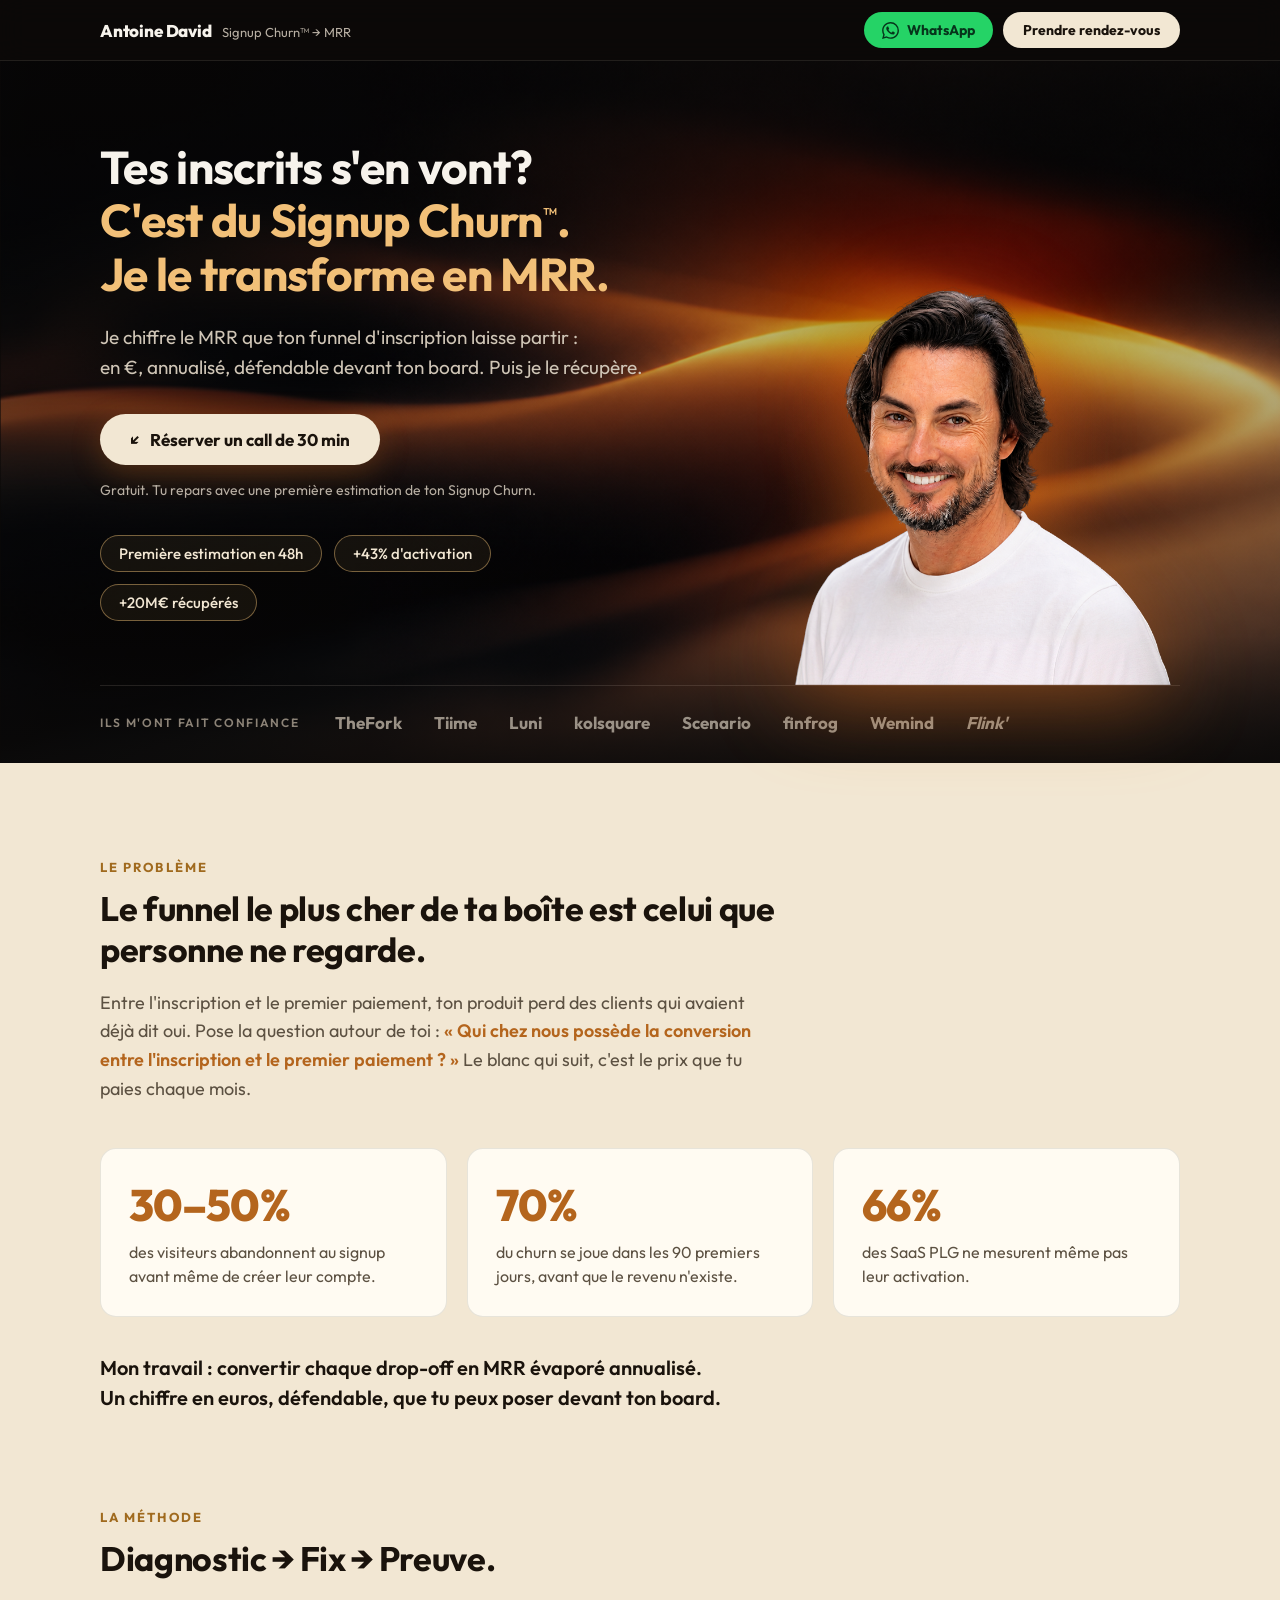
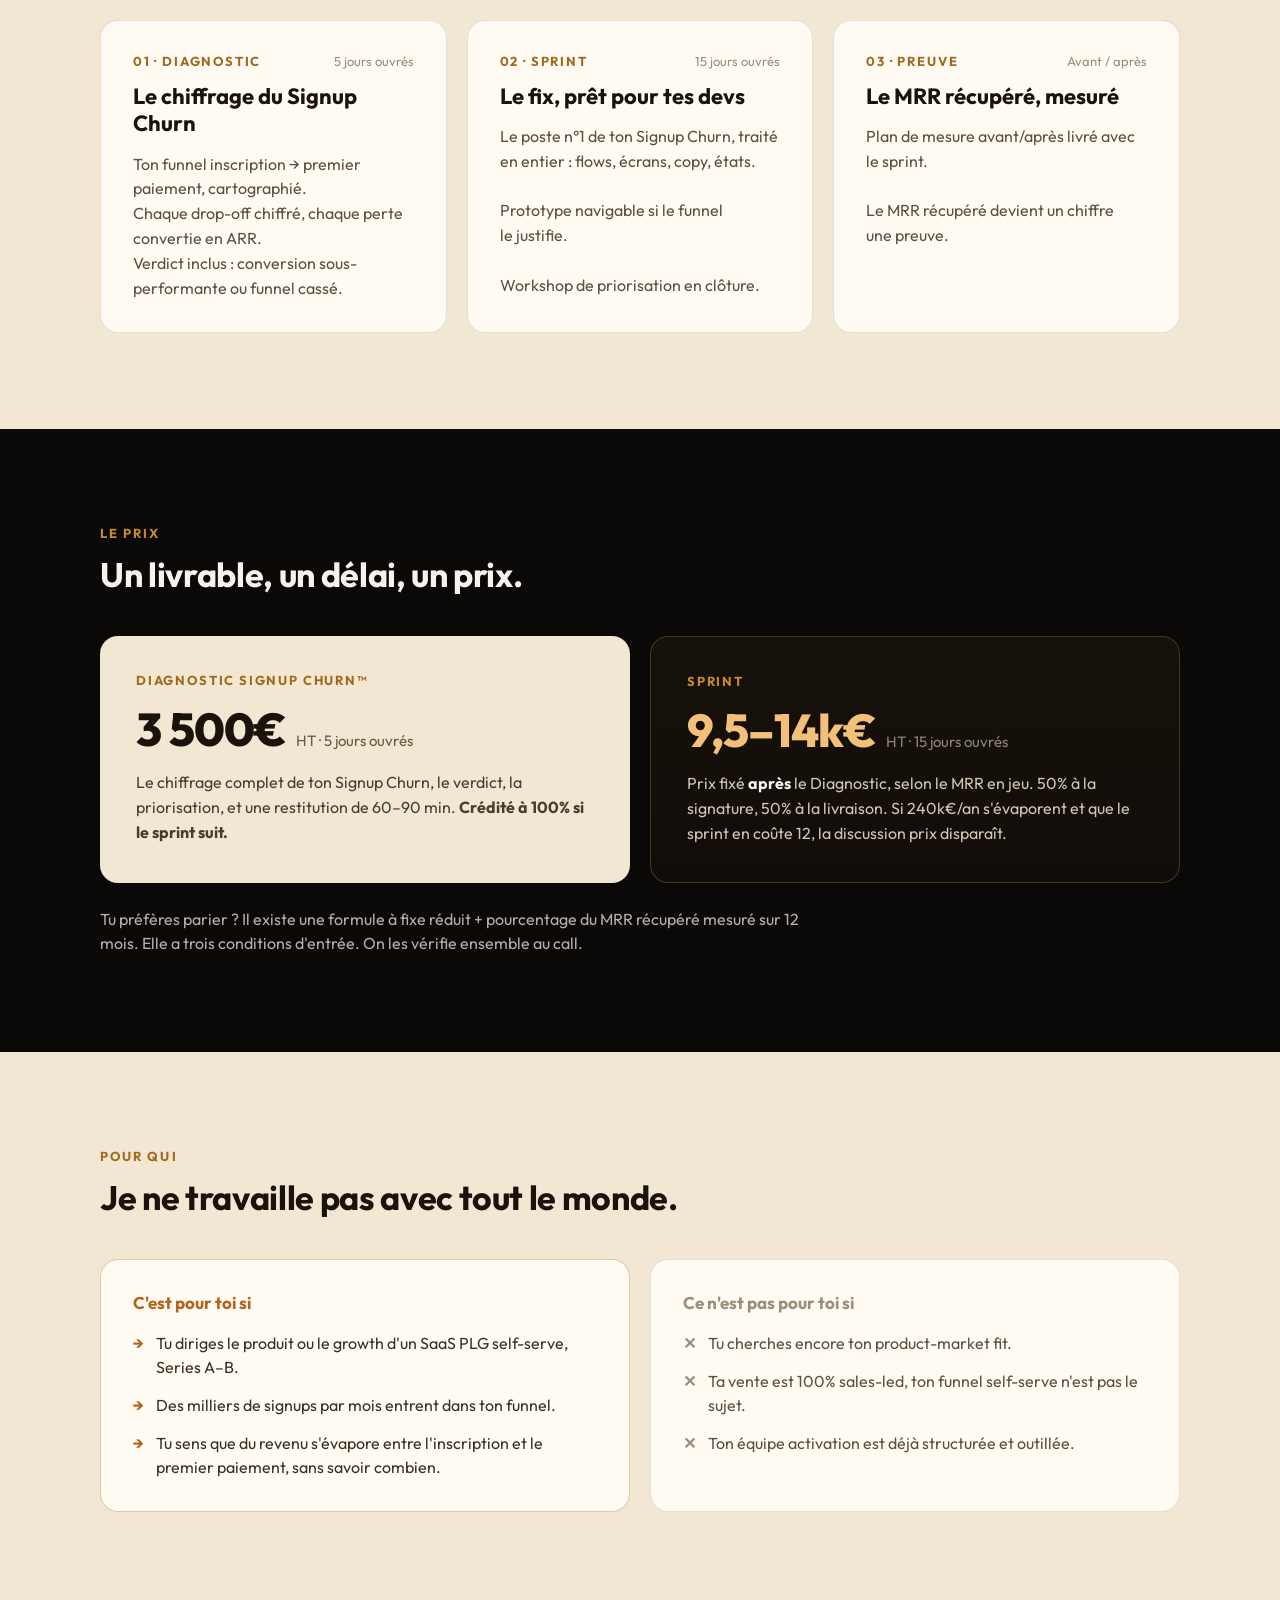
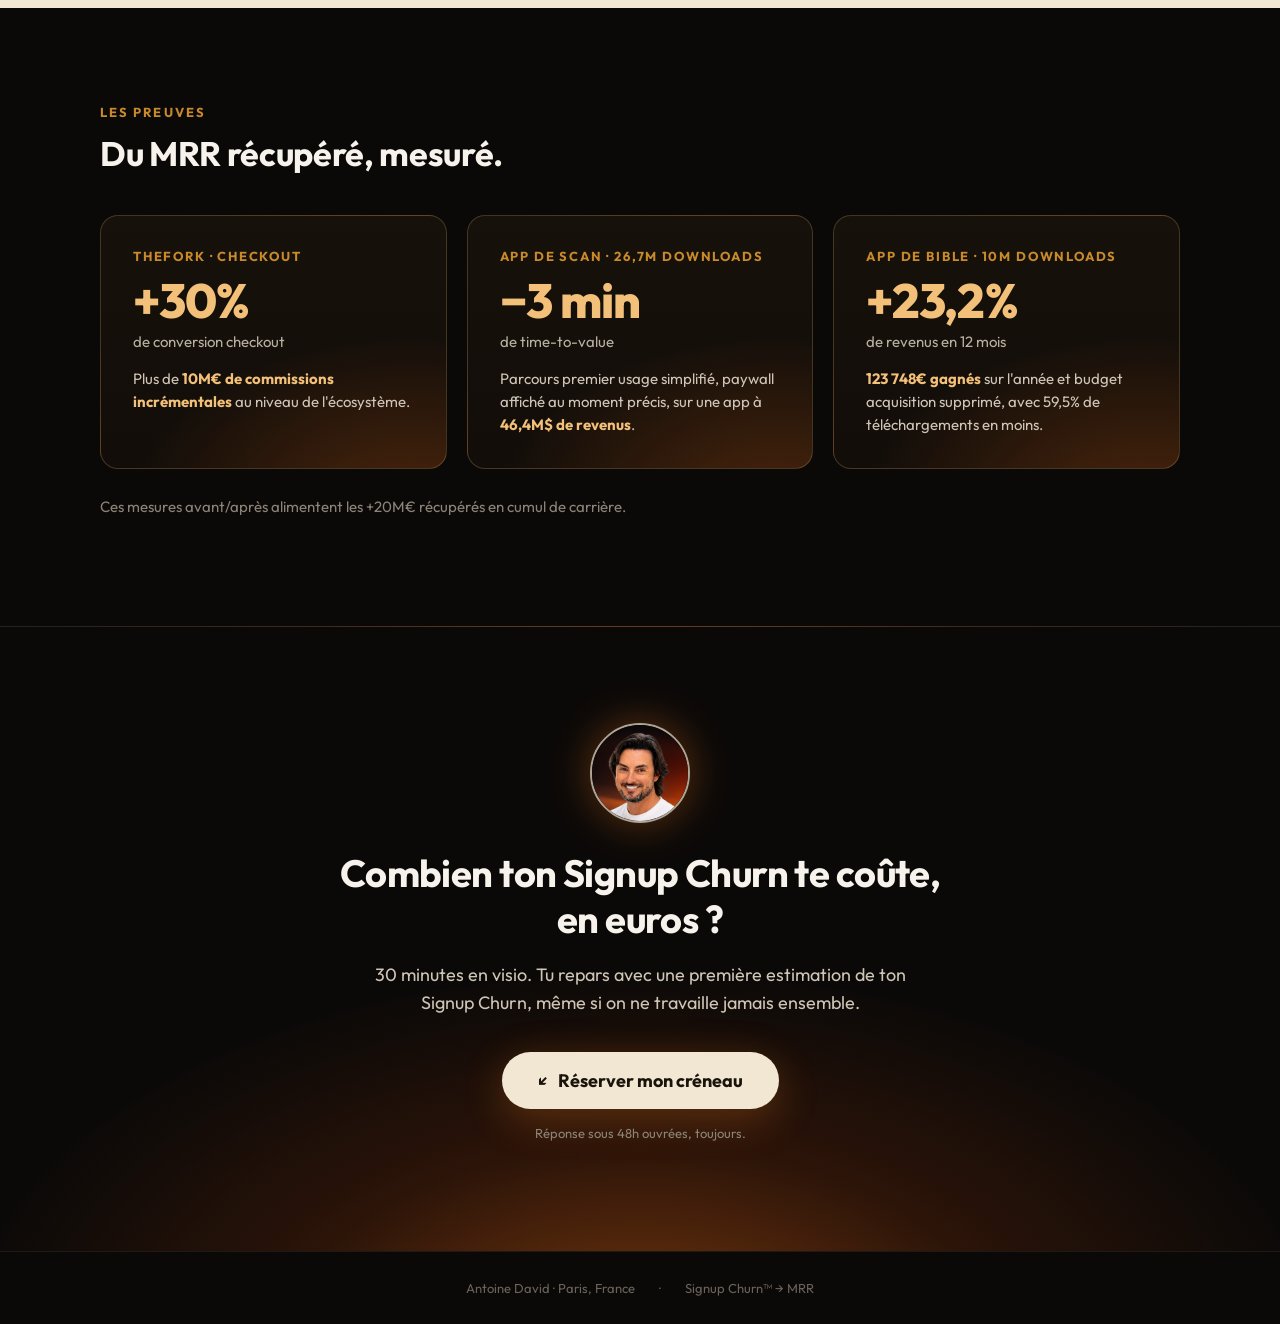
==== index.html @ c776ca2f "Landing page Signup Churn™ → MRR Implémentation statique du design « Landing Signup Churn » (Claude " ====
<!DOCTYPE html>
<html lang="fr">
<head>
  <meta charset="utf-8">
  <meta name="viewport" content="width=device-width, initial-scale=1">
  <title>Antoine David | Signup Churn™ → MRR</title>
  <meta name="description" content="Je chiffre le MRR que ton funnel d'inscription laisse partir — en €, annualisé, défendable devant ton board. Puis je le récupère.">
  <link rel="preconnect" href="https://fonts.googleapis.com">
  <link rel="preconnect" href="https://fonts.gstatic.com" crossorigin="anonymous">
  <link href="https://fonts.googleapis.com/css2?family=Outfit:wght@400;500;600;700;800&display=swap" rel="stylesheet">
  <style>
    html, body { margin: 0; padding: 0; background: #0B0908; overflow-x: hidden; }
    body { font-family: 'Outfit', sans-serif; -webkit-font-smoothing: antialiased; }
    a { color: #E8A04C; text-decoration: none; }
    a:hover { color: #F2C078; }
    ::selection { background: rgba(232,160,76,.35); }
    @keyframes fadeUp { from { opacity: 0; transform: translateY(28px); } to { opacity: 1; transform: none; } }
    @keyframes glowPulse { 0%, 100% { box-shadow: 0 0 70px rgba(224,110,25,.4); } 50% { box-shadow: 0 0 120px rgba(232,130,35,.65); } }

    .hv-wa:hover { background: #3BE07A !important; transform: translateY(-1px); }
    .hv-cream-sm:hover { background: #FFF6E4 !important; transform: translateY(-1px); }
    .hv-cream-lg:hover { background: #FFF6E4 !important; transform: translateY(-2px); }
    .hv-card-light:hover { transform: translateY(-5px); box-shadow: 0 16px 34px rgba(26,19,12,.12); }
    .hv-price-light:hover { transform: translateY(-5px); box-shadow: 0 18px 44px rgba(224,120,30,.22); }
    .hv-card-dark:hover { transform: translateY(-5px); box-shadow: 0 18px 44px rgba(0,0,0,.45); border-color: rgba(242,192,120,.45) !important; }

    @media (max-width: 640px) {
      .hero-photo { width: 100% !important; height: auto !important; }
      .hero-photo-wrap { margin-bottom: 0 !important; padding: 20px 0 0 !important; }
    }
  </style>
</head>
<body>

<div style="min-height: 100vh; background: #0B0908; color: #F7F3EC; font-family: 'Outfit', sans-serif">

  <!-- ============ HEADER STICKY ============ -->
  <header style="position: sticky; top: 0; z-index: 100; background: rgba(11,9,8,.82); backdrop-filter: blur(14px); -webkit-backdrop-filter: blur(14px); border-bottom: 1px solid rgba(242,231,211,.1)">
    <div style="max-width: 1080px; margin: 0 auto; padding: 12px 32px; display: flex; align-items: center; justify-content: space-between; gap: 16px">
      <div style="display: flex; align-items: baseline; gap: 10px">
        <span style="font-weight: 800; font-size: 17px; letter-spacing: -0.01em; color: #F7F3EC">Antoine David</span>
        <span style="font-size: 13px; color: #B8AFA3">Signup Churn™ → MRR</span>
      </div>
      <div style="display: flex; align-items: center; gap: 10px">
        <a href="https://wa.me/33623005270" target="_blank" rel="noopener" class="hv-wa" style="display: inline-flex; align-items: center; gap: 8px; background: #25D366; color: #06341B; font-weight: 700; font-size: 14px; padding: 9px 18px; border-radius: 999px; transition: transform .2s ease, background .2s ease">
          <svg width="17" height="17" viewBox="0 0 24 24" fill="currentColor" aria-hidden="true"><path d="M17.472 14.382c-.297-.149-1.758-.867-2.03-.967-.273-.099-.471-.148-.67.15-.197.297-.767.966-.94 1.164-.173.199-.347.223-.644.075-.297-.15-1.255-.463-2.39-1.475-.883-.788-1.48-1.761-1.653-2.059-.173-.297-.018-.458.13-.606.134-.133.298-.347.446-.52.149-.174.198-.298.298-.497.099-.198.05-.371-.025-.52-.075-.149-.669-1.612-.916-2.207-.242-.579-.487-.5-.669-.51-.173-.008-.371-.01-.57-.01-.198 0-.52.074-.792.372-.272.297-1.04 1.016-1.04 2.479 0 1.462 1.065 2.875 1.213 3.074.149.198 2.096 3.2 5.077 4.487.709.306 1.262.489 1.694.625.712.227 1.36.195 1.871.118.571-.085 1.758-.719 2.006-1.413.248-.694.248-1.289.173-1.413-.074-.124-.272-.198-.57-.347m-5.421 7.403h-.004a9.87 9.87 0 01-5.031-1.378l-.361-.214-3.741.982.998-3.648-.235-.374a9.86 9.86 0 01-1.51-5.26c.001-5.45 4.436-9.884 9.888-9.884 2.64 0 5.122 1.03 6.988 2.898a9.825 9.825 0 012.893 6.994c-.003 5.45-4.437 9.884-9.885 9.884m8.413-18.297A11.815 11.815 0 0012.05 0C5.495 0 .16 5.335.157 11.892c0 2.096.547 4.142 1.588 5.945L.057 24l6.305-1.654a11.882 11.882 0 005.683 1.448h.005c6.554 0 11.89-5.335 11.893-11.893a11.821 11.821 0 00-3.48-8.413"></path></svg>
          WhatsApp
        </a>
        <a href="https://calendly.com/antoinedaviddesign/nouvelle-reunion" target="_blank" rel="noopener" class="hv-cream-sm" style="background: #F2E7D3; color: #1A130C; font-weight: 700; font-size: 14px; padding: 9px 20px; border-radius: 999px; transition: transform .2s ease, background .2s ease">Prendre rendez-vous</a>
      </div>
    </div>
  </header>

  <!-- ============ HERO ============ -->
  <section style="position: relative; background: linear-gradient(180deg, rgba(10,8,7,.62) 0%, rgba(10,8,7,.28) 40%, rgba(11,9,8,.45) 82%, rgba(11,9,8,.85) 100%), url('assets/bg-hero.png') center 65% / cover no-repeat, #0B0908">
    <div style="max-width: 1080px; margin: 0 auto; padding: 8px 32px 0">

      <div style="display: flex; align-items: center; gap: 56px; padding: 72px 0 64px; flex-wrap: wrap">
        <div style="flex: 1 1 520px; min-width: 380px">
          <h1 style="margin: 0; font-size: 46px; line-height: 1.16; font-weight: 700; letter-spacing: -0.015em; animation: fadeUp .8s ease .05s both">
            Tes inscrits s'en vont?<br>
            <span style="color: rgb(242, 192, 120);">C'est du Signup Churn<sup style="font-size: 0.42em; font-weight: 600; letter-spacing: 0px;">™</sup>.<br>Je le transforme en MRR.</span>
          </h1>
          <p style="margin: 22px 0 0; font-size: 19px; line-height: 1.55; color: #CFC5B6; max-width: 560px; text-wrap: pretty; animation: fadeUp .8s ease .18s both">
            Je chiffre le MRR que ton funnel d'inscription laisse partir : <br>en €, annualisé, défendable devant ton board. Puis je le récupère.
          </p>

          <div style="display: flex; align-items: center; gap: 16px; margin-top: 32px; flex-wrap: wrap; animation: fadeUp .8s ease .3s both">
            <a href="https://calendly.com/antoinedaviddesign/nouvelle-reunion" target="_blank" rel="noopener" class="hv-cream-lg" style="display: inline-flex; align-items: center; gap: 10px; background: #F2E7D3; color: #1A130C; font-weight: 700; font-size: 17px; padding: 15px 30px; border-radius: 999px; box-shadow: 0 8px 30px rgba(224,120,30,.25); transition: transform .2s ease, background .2s ease">
              <span style="font-size: 15px">↙</span> Réserver un call de 30 min
            </a>
            <span style="font-size: 14px; color: #B8AFA3">Gratuit. Tu repars avec une première estimation de ton Signup Churn.</span>
          </div>

          <div style="display: flex; gap: 12px; margin-top: 36px; flex-wrap: wrap; animation: fadeUp .8s ease .42s both">
            <span style="font-size: 15px; font-weight: 500; color: #F2E7D3; border: 1px solid rgba(242,192,120,.45); background: rgba(242,192,120,.07); border-radius: 999px; padding: 8px 18px">Première estimation en 48h</span>
            <span style="font-size: 15px; font-weight: 500; color: #F2E7D3; border: 1px solid rgba(242,192,120,.45); background: rgba(242,192,120,.07); border-radius: 999px; padding: 8px 18px">+43% d'activation</span>
            <span style="font-size: 15px; font-weight: 500; color: #F2E7D3; border: 1px solid rgba(242,192,120,.45); background: rgba(242,192,120,.07); border-radius: 999px; padding: 8px 18px">+20M€ récupérés</span>
          </div>
        </div><div class="hero-photo-wrap" style="flex: 0 0 auto; margin: 0 auto -64px; align-self: flex-end; background: radial-gradient(closest-side, rgba(224,110,25,.32) 0%, rgba(224,110,25,0) 72%); padding: 28px 28px 0; padding-right: 0px">
          <img src="photosite-mrj3ymaw.png" alt="Antoine David" class="hero-photo" style="width: 441px; height: 411px; display: block; filter: drop-shadow(0 14px 44px rgba(224,110,25,.45)); animation: fadeUp .9s ease .2s both">
        </div>

      </div><div data-reveal="0" style="border-top: 1px solid rgba(242,231,211,.12); padding: 26px 0 30px; display: flex; align-items: center; gap: 12px 36px; flex-wrap: wrap">
          <span style="font-size: 12px; letter-spacing: 0.14em; text-transform: uppercase; color: #8C8377; font-weight: 600">Ils m'ont fait confiance</span>
          <div style="display: flex; align-items: center; gap: 32px; flex-wrap: wrap; font-weight: 700; font-size: 17px; color: #9A9186">
            <span>TheFork</span><span>Tiime</span><span>Luni</span><span>kolsquare</span><span>Scenario</span><span>finfrog</span><span>Wemind</span><span style="font-style: italic">Flink'</span>
          </div>
        </div>
    </div>
  </section>

  <!-- ============ PROBLEME ============ -->
  <section style="background: #F2E7D3; color: #1A130C">
    <div style="max-width: 1080px; margin: 0 auto; padding: 96px 32px 0">
      <p data-reveal="0" style="margin: 0; font-size: 13px; letter-spacing: 0.16em; text-transform: uppercase; color: #A06A1E; font-weight: 700">Le problème</p>
      <h2 data-reveal="80" style="margin: 14px 0 0; font-size: 34px; font-weight: 700; letter-spacing: -0.01em; line-height: 1.2; max-width: 720px; text-wrap: pretty">Le funnel le plus cher de ta boîte est celui que personne ne regarde.</h2>
      <p data-reveal="140" style="margin: 18px 0 0; font-size: 18px; line-height: 1.6; color: #5C5142; max-width: 680px; text-wrap: pretty">
        Entre l'inscription et le premier paiement, ton produit perd des clients qui avaient déjà dit oui. Pose la question autour de toi&nbsp;: <em style="color: #B4651D; font-style: normal; font-weight: 600">«&nbsp;Qui chez nous possède la conversion entre l'inscription et le premier paiement&nbsp;?&nbsp;»</em> Le blanc qui suit, c'est le prix que tu paies chaque mois.
      </p>

      <div style="display: grid; grid-template-columns: repeat(auto-fit, minmax(240px, 1fr)); gap: 20px; margin-top: 44px">
        <div data-reveal="0" class="hv-card-light" style="background: #FFFBF2; border: 1px solid rgba(26,19,12,.1); border-radius: 16px; padding: 28px; transition: transform .25s ease, box-shadow .25s ease">
          <div style="font-size: 44px; font-weight: 800; color: #B4651D; letter-spacing: -0.02em">30–50%</div>
          <p style="margin: 8px 0 0; font-size: 16px; line-height: 1.5; color: #5C5142">des visiteurs abandonnent au signup avant même de créer leur compte.</p>
        </div>
        <div data-reveal="130" class="hv-card-light" style="background: #FFFBF2; border: 1px solid rgba(26,19,12,.1); border-radius: 16px; padding: 28px; transition: transform .25s ease, box-shadow .25s ease">
          <div style="font-size: 44px; font-weight: 800; color: #B4651D; letter-spacing: -0.02em">70%</div>
          <p style="margin: 8px 0 0; font-size: 16px; line-height: 1.5; color: #5C5142">du churn se joue dans les 90 premiers jours, avant que le revenu n'existe.</p>
        </div>
        <div data-reveal="260" class="hv-card-light" style="background: #FFFBF2; border: 1px solid rgba(26,19,12,.1); border-radius: 16px; padding: 28px; transition: transform .25s ease, box-shadow .25s ease">
          <div style="font-size: 44px; font-weight: 800; color: #B4651D; letter-spacing: -0.02em">66%</div>
          <p style="margin: 8px 0 0; font-size: 16px; line-height: 1.5; color: #5C5142">des SaaS PLG ne mesurent même pas leur activation.</p>
        </div>
      </div><p data-reveal="0" style="margin: 36px 0 0; font-size: 20px; line-height: 1.5; color: #1A130C; font-weight: 600; max-width: 640px; text-wrap: pretty">
        Mon travail&nbsp;: convertir chaque drop-off en MRR évaporé annualisé.<br>Un chiffre en euros, défendable, que tu peux poser devant ton board.
      </p>

    </div>
  </section>

  <!-- ============ OFFRE ============ -->
  <section style="background: #F2E7D3; color: #1A130C">
    <div style="max-width: 1080px; margin: 0 auto; padding: 96px 32px 96px">
      <p data-reveal="0" style="margin: 0; font-size: 13px; letter-spacing: 0.16em; text-transform: uppercase; color: #A06A1E; font-weight: 700">La méthode</p>
      <h2 data-reveal="80" style="margin: 14px 0 0; font-size: 34px; font-weight: 700; letter-spacing: -0.01em; line-height: 1.2">
        Diagnostic → Fix → Preuve.
      </h2>

      <div style="display: grid; grid-template-columns: repeat(auto-fit, minmax(280px, 1fr)); gap: 20px; margin-top: 40px">
        <div data-reveal="0" class="hv-card-light" style="background: #FFFBF2; border: 1px solid rgba(26,19,12,.12); border-radius: 18px; padding: 32px; display: flex; flex-direction: column; gap: 14px; transition: transform .25s ease, box-shadow .25s ease">
          <div style="display: flex; align-items: center; justify-content: space-between">
            <span style="font-size: 13px; letter-spacing: 0.14em; text-transform: uppercase; color: #A06A1E; font-weight: 700">01 · Diagnostic</span>
            <span style="font-size: 13px; color: #9A8E7D">5 jours ouvrés</span>
          </div>
          <h3 style="margin: 0; font-size: 22px; font-weight: 700; line-height: 1.25">Le chiffrage du Signup Churn</h3>
          <p style="margin: 0; font-size: 16px; line-height: 1.55; color: #5C5142; text-wrap: pretty">
            Ton funnel inscription → premier paiement, cartographié. <br>Chaque drop-off chiffré, chaque perte convertie en ARR. <br>Verdict inclus&nbsp;: conversion sous-performante ou funnel cassé.
          </p>
        </div>
        <div data-reveal="130" class="hv-card-light" style="background: #FFFBF2; border: 1px solid rgba(26,19,12,.12); border-radius: 18px; padding: 32px; display: flex; flex-direction: column; gap: 14px; transition: transform .25s ease, box-shadow .25s ease">
          <div style="display: flex; align-items: center; justify-content: space-between">
            <span style="font-size: 13px; letter-spacing: 0.14em; text-transform: uppercase; color: #A06A1E; font-weight: 700">02 · Sprint</span>
            <span style="font-size: 13px; color: #9A8E7D">15 jours ouvrés</span>
          </div>
          <h3 style="margin: 0; font-size: 22px; font-weight: 700; line-height: 1.25">Le fix, prêt pour tes devs</h3>
          <p style="margin: 0; font-size: 16px; line-height: 1.55; color: #5C5142; text-wrap: pretty">
            Le poste n°1 de ton Signup Churn, traité en entier&nbsp;: flows, écrans, copy, états.<br><br>Prototype navigable si le funnel le justifie. <br><br>Workshop de priorisation en clôture.
          </p>
        </div>
        <div data-reveal="260" class="hv-card-light" style="background: #FFFBF2; border: 1px solid rgba(26,19,12,.12); border-radius: 18px; padding: 32px; display: flex; flex-direction: column; gap: 14px; transition: transform .25s ease, box-shadow .25s ease">
          <div style="display: flex; align-items: center; justify-content: space-between">
            <span style="font-size: 13px; letter-spacing: 0.14em; text-transform: uppercase; color: #A06A1E; font-weight: 700">03 · Preuve</span>
            <span style="font-size: 13px; color: #9A8E7D">Avant / après</span>
          </div>
          <h3 style="margin: 0; font-size: 22px; font-weight: 700; line-height: 1.25">Le MRR récupéré, mesuré</h3><p style="margin: 0; font-size: 16px; line-height: 1.55; color: #5C5142; text-wrap: pretty">
            Plan de mesure avant/après livré avec le sprint. <br><br>Le MRR récupéré devient un chiffre une preuve.
          </p>
        </div>
      </div>
    </div>
  </section>

  <!-- ============ PRIX ============ -->
  <section style="max-width: 1080px; margin: 0 auto; padding: 96px 32px 0">
    <p data-reveal="0" style="margin: 0; font-size: 13px; letter-spacing: 0.16em; text-transform: uppercase; color: #C98A2B; font-weight: 700">Le prix</p>

    <h2 data-reveal="80" style="margin: 14px 0 0; font-size: 34px; font-weight: 700; letter-spacing: -0.01em; line-height: 1.2; max-width: 700px; text-wrap: pretty">Un livrable, un délai, un prix.</h2><div style="display: grid; grid-template-columns: repeat(auto-fit, minmax(320px, 1fr)); gap: 20px; margin-top: 40px">
      <div data-reveal="0" class="hv-price-light" style="background: #F2E7D3; color: #1A130C; border-radius: 18px; padding: 36px; display: flex; flex-direction: column; gap: 12px; transition: transform .25s ease, box-shadow .25s ease">
        <span style="font-size: 13px; letter-spacing: 0.14em; text-transform: uppercase; font-weight: 700; color: #A06A1E">Diagnostic Signup Churn™</span>
        <div style="display: flex; align-items: baseline; gap: 10px">
          <span style="font-size: 46px; font-weight: 800; letter-spacing: -0.02em">3 500€</span>
          <span style="font-size: 15px; color: #6B5B44">HT · 5 jours ouvrés</span>
        </div>
        <p style="margin: 0; font-size: 16px; line-height: 1.55; color: #4A3D2C; text-wrap: pretty">
          Le chiffrage complet de ton Signup Churn, le verdict, la priorisation, et une restitution de 60–90 min. <strong>Crédité à 100% si le sprint suit.</strong>
        </p>
      </div>
      <div data-reveal="150" class="hv-card-dark" style="background: linear-gradient(180deg, #17110B 0%, #120D09 100%); border: 1px solid rgba(242,192,120,.22); border-radius: 18px; padding: 36px; display: flex; flex-direction: column; gap: 12px; transition: transform .25s ease, box-shadow .25s ease, border-color .25s ease">
        <span style="font-size: 13px; letter-spacing: 0.14em; text-transform: uppercase; font-weight: 700; color: #C98A2B">Sprint</span>
        <div style="display: flex; align-items: baseline; gap: 10px">
          <span style="font-size: 46px; font-weight: 800; letter-spacing: -0.02em; color: #F2C078">9,5–14k€</span>
          <span style="font-size: 15px; color: #8C8377">HT · 15 jours ouvrés</span>
        </div>
        <p style="margin: 0; font-size: 16px; line-height: 1.55; color: #CFC5B6; text-wrap: pretty">
          Prix fixé <strong style="color: #F7F3EC">après</strong> le Diagnostic, selon le MRR en jeu. 50% à la signature, 50% à la livraison. Si 240k€/an s'évaporent et que le sprint en coûte 12, la discussion prix disparaît.
        </p>
      </div>
    </div>

    <p data-reveal="0" style="margin: 24px 0 0; font-size: 16px; line-height: 1.55; color: #B8AFA3; max-width: 720px; text-wrap: pretty">
      Tu préfères parier&nbsp;? Il existe une formule à fixe réduit + pourcentage du MRR récupéré mesuré sur 12 mois. Elle a trois conditions d'entrée. On les vérifie ensemble au call.
    </p>
  </section>

  <!-- ============ POUR QUI ============ -->
  <section style="background: #F2E7D3; color: #1A130C; margin-top: 96px">
    <div style="max-width: 1080px; margin: 0 auto; padding: 96px 32px 96px">
      <p data-reveal="0" style="margin: 0; font-size: 13px; letter-spacing: 0.16em; text-transform: uppercase; color: #A06A1E; font-weight: 700">Pour qui</p>
      <h2 data-reveal="80" style="margin: 14px 0 0; font-size: 34px; font-weight: 700; letter-spacing: -0.01em; line-height: 1.2">
        Je ne travaille pas avec tout le monde.
      </h2>

      <div style="display: grid; grid-template-columns: repeat(auto-fit, minmax(320px, 1fr)); gap: 20px; margin-top: 40px">
        <div data-reveal="0" class="hv-card-light" style="background: #FFFBF2; border: 1px solid rgba(180,101,29,.35); border-radius: 18px; padding: 32px; transition: transform .25s ease, box-shadow .25s ease">
          <p style="margin: 0 0 18px; font-size: 17px; font-weight: 700; color: #B4651D">C'est pour toi si</p>
          <div style="display: flex; flex-direction: column; gap: 14px; font-size: 16px; line-height: 1.5; color: #3A3125">
            <div style="display: flex; gap: 12px"><span style="color: #B4651D; font-weight: 700">→</span><span>Tu diriges le produit ou le growth d'un SaaS PLG self-serve, Series A–B.</span></div>
            <div style="display: flex; gap: 12px"><span style="color: #B4651D; font-weight: 700">→</span><span>Des milliers de signups par mois entrent dans ton funnel.</span></div>
            <div style="display: flex; gap: 12px"><span style="color: #B4651D; font-weight: 700">→</span><span>Tu sens que du revenu s'évapore entre l'inscription et le premier paiement, sans savoir combien.</span></div>
          </div>
        </div>
        <div data-reveal="150" class="hv-card-light" style="background: #FFFBF2; border: 1px solid rgba(26,19,12,.12); border-radius: 18px; padding: 32px; transition: transform .25s ease, box-shadow .25s ease">
          <p style="margin: 0 0 18px; font-size: 17px; font-weight: 700; color: #9A8E7D">Ce n'est pas pour toi si</p>
          <div style="display: flex; flex-direction: column; gap: 14px; font-size: 16px; line-height: 1.5; color: #5C5142">
            <div style="display: flex; gap: 12px"><span style="color: #9A8E7D; font-weight: 700">✕</span><span>Tu cherches encore ton product-market fit.</span></div>
            <div style="display: flex; gap: 12px"><span style="color: #9A8E7D; font-weight: 700">✕</span><span>Ta vente est 100% sales-led, ton funnel self-serve n'est pas le sujet.</span></div>
            <div style="display: flex; gap: 12px"><span style="color: #9A8E7D; font-weight: 700">✕</span><span>Ton équipe activation est déjà structurée et outillée.</span></div>
          </div>
        </div>
      </div>
    </div>
  </section>

  <!-- ============ PREUVE ============ -->
  <section style="max-width: 1080px; margin: 0 auto; padding: 96px 32px 0">
    <p data-reveal="0" style="margin: 0; font-size: 13px; letter-spacing: 0.16em; text-transform: uppercase; color: #C98A2B; font-weight: 700">Les preuves</p>
    <h2 data-reveal="80" style="margin: 14px 0 0; font-size: 34px; font-weight: 700; letter-spacing: -0.01em; line-height: 1.2; max-width: 700px; text-wrap: pretty">Du MRR récupéré, mesuré.</h2>

    <div style="display: grid; grid-template-columns: repeat(auto-fit, minmax(280px, 1fr)); gap: 20px; margin-top: 40px">
      <div data-reveal="0" class="hv-card-dark" style="background: radial-gradient(400px 240px at 90% 115%, rgba(224,102,20,.28) 0%, rgba(30,14,6,0) 70%), linear-gradient(180deg, #17110B 0%, #120D09 100%); border: 1px solid rgba(242,192,120,.22); border-radius: 18px; padding: 32px; display: flex; flex-direction: column; gap: 12px; transition: transform .25s ease, box-shadow .25s ease, border-color .25s ease">
        <span style="font-size: 13px; letter-spacing: 0.14em; text-transform: uppercase; color: #C98A2B; font-weight: 700">TheFork · Checkout</span>
        <div style="font-size: 48px; font-weight: 800; color: #F2C078; letter-spacing: -0.02em; line-height: 1">+30%</div>
        <div style="font-size: 15px; color: #B8AFA3; margin-top: -4px">de conversion checkout</div>
        <p style="margin: 4px 0 0; font-size: 15px; line-height: 1.55; color: #CFC5B6; text-wrap: pretty">
          Plus de <strong style="color: #F2C078">10M€ de commissions incrémentales</strong> au niveau de l'écosystème.
        </p>
      </div>
      <div data-reveal="130" class="hv-card-dark" style="background: radial-gradient(400px 240px at 90% 115%, rgba(224,102,20,.28) 0%, rgba(30,14,6,0) 70%), linear-gradient(180deg, #17110B 0%, #120D09 100%); border: 1px solid rgba(242,192,120,.22); border-radius: 18px; padding: 32px; display: flex; flex-direction: column; gap: 12px; transition: transform .25s ease, box-shadow .25s ease, border-color .25s ease">
        <span style="font-size: 13px; letter-spacing: 0.14em; text-transform: uppercase; color: #C98A2B; font-weight: 700">App de scan · 26,7M downloads</span>
        <div style="font-size: 48px; font-weight: 800; color: #F2C078; letter-spacing: -0.02em; line-height: 1">−3 min</div>
        <div style="font-size: 15px; color: #B8AFA3; margin-top: -4px">de time-to-value</div>
        <p style="margin: 4px 0 0; font-size: 15px; line-height: 1.55; color: #CFC5B6; text-wrap: pretty">
          Parcours premier usage simplifié, paywall affiché au moment précis, sur une app à <strong style="color: #F2C078">46,4M$ de revenus</strong>.
        </p>
      </div>
      <div data-reveal="260" class="hv-card-dark" style="background: radial-gradient(400px 240px at 90% 115%, rgba(224,102,20,.28) 0%, rgba(30,14,6,0) 70%), linear-gradient(180deg, #17110B 0%, #120D09 100%); border: 1px solid rgba(242,192,120,.22); border-radius: 18px; padding: 32px; display: flex; flex-direction: column; gap: 12px; transition: transform .25s ease, box-shadow .25s ease, border-color .25s ease">
        <span style="font-size: 13px; letter-spacing: 0.14em; text-transform: uppercase; color: #C98A2B; font-weight: 700">App de Bible · 10M downloads</span>
        <div style="font-size: 48px; font-weight: 800; color: #F2C078; letter-spacing: -0.02em; line-height: 1">+23,2%</div>
        <div style="font-size: 15px; color: #B8AFA3; margin-top: -4px">de revenus en 12 mois</div>
        <p style="margin: 4px 0 0; font-size: 15px; line-height: 1.55; color: #CFC5B6; text-wrap: pretty">
          <strong style="color: #F2C078">123 748€ gagnés</strong> sur l'année et budget acquisition supprimé, avec 59,5% de téléchargements en moins.
        </p>
      </div>
    </div>

    <p data-reveal="0" style="margin: 28px 0 0; font-size: 15px; color: #8C8377; max-width: 640px; text-wrap: pretty">
      Ces mesures avant/après alimentent les +20M€ récupérés en cumul de carrière.
    </p>
  </section>

  <!-- ============ CTA FINAL ============ -->
  <section style="position: relative; margin-top: 110px; background: radial-gradient(900px 500px at 50% 115%, rgba(224,102,20,.5) 0%, rgba(160,58,10,.22) 40%, rgba(11,9,8,0) 75%), #0B0908; border-top: 1px solid rgba(242,231,211,.1)">
    <div style="max-width: 760px; margin: 0 auto; padding: 96px 32px 110px; text-align: center; display: flex; flex-direction: column; align-items: center; gap: 0">
      <div data-reveal="0" style="width: 96px; height: 96px; border-radius: 50%; overflow: hidden; border: 2px solid rgba(242,231,211,.7); box-shadow: 0 0 40px rgba(224,110,25,.4); animation: glowPulse 5s ease-in-out 1s infinite">
        <img src="assets/photo.png" alt="Antoine David" style="width: 100%; height: 100%; object-fit: cover; display: block">
      </div>
      <h2 data-reveal="100" style="margin: 28px 0 0; font-size: 38px; font-weight: 700; letter-spacing: -0.015em; line-height: 1.2; text-wrap: pretty">
        Combien ton Signup Churn te coûte, en euros&nbsp;?
      </h2>
      <p data-reveal="180" style="margin: 18px 0 0; font-size: 18px; line-height: 1.6; color: #CFC5B6; max-width: 540px; text-wrap: pretty">
        30 minutes en visio. Tu repars avec une première estimation de ton Signup Churn, même si on ne travaille jamais ensemble.
      </p>
      <a data-reveal="260" href="https://calendly.com/antoinedaviddesign/nouvelle-reunion" target="_blank" rel="noopener" class="hv-cream-lg" style="display: inline-flex; align-items: center; gap: 10px; background: #F2E7D3; color: #1A130C; font-weight: 700; font-size: 18px; padding: 17px 36px; border-radius: 999px; margin-top: 34px; box-shadow: 0 10px 40px rgba(224,120,30,.3); transition: transform .2s ease, background .2s ease">
        <span style="font-size: 15px">↙</span> Réserver mon créneau
      </a>
      <p style="margin: 16px 0 0; font-size: 13px; color: #8C8377">Réponse sous 48h ouvrées, toujours.</p>
    </div>
  </section>

  <!-- footer -->
  <footer style="border-top: 1px solid rgba(242,231,211,.08); padding: 28px 32px; display: flex; justify-content: center; gap: 24px; font-size: 13px; color: #6B6259">
    <span>Antoine David · Paris, France</span>
    <span>·</span>
    <span>Signup Churn™ → MRR</span>
  </footer>

</div>

<script>
(function () {
  var els = Array.prototype.slice.call(document.querySelectorAll('[data-reveal]'));
  els.forEach(function (el) {
    el.style.opacity = '0';
    el.style.transform = 'translateY(28px)';
    el.style.transition = 'opacity .7s ease, transform .7s ease';
    el.style.transitionDelay = (el.getAttribute('data-reveal') || '0') + 'ms';
  });

  var pending = els;
  function onScroll() {
    if (!pending.length) return;
    var vh = window.innerHeight || document.documentElement.clientHeight;
    pending = pending.filter(function (el) {
      var r = el.getBoundingClientRect();
      if (r.top < vh - 40 && r.bottom > -20) {
        el.style.opacity = '1';
        el.style.transform = 'none';
        return false;
      }
      return true;
    });
  }

  window.addEventListener('scroll', onScroll, { passive: true, capture: true });
  window.addEventListener('resize', onScroll, { passive: true });
  requestAnimationFrame(function () { requestAnimationFrame(onScroll); });
  setTimeout(onScroll, 400);
})();
</script>
</body>
</html>
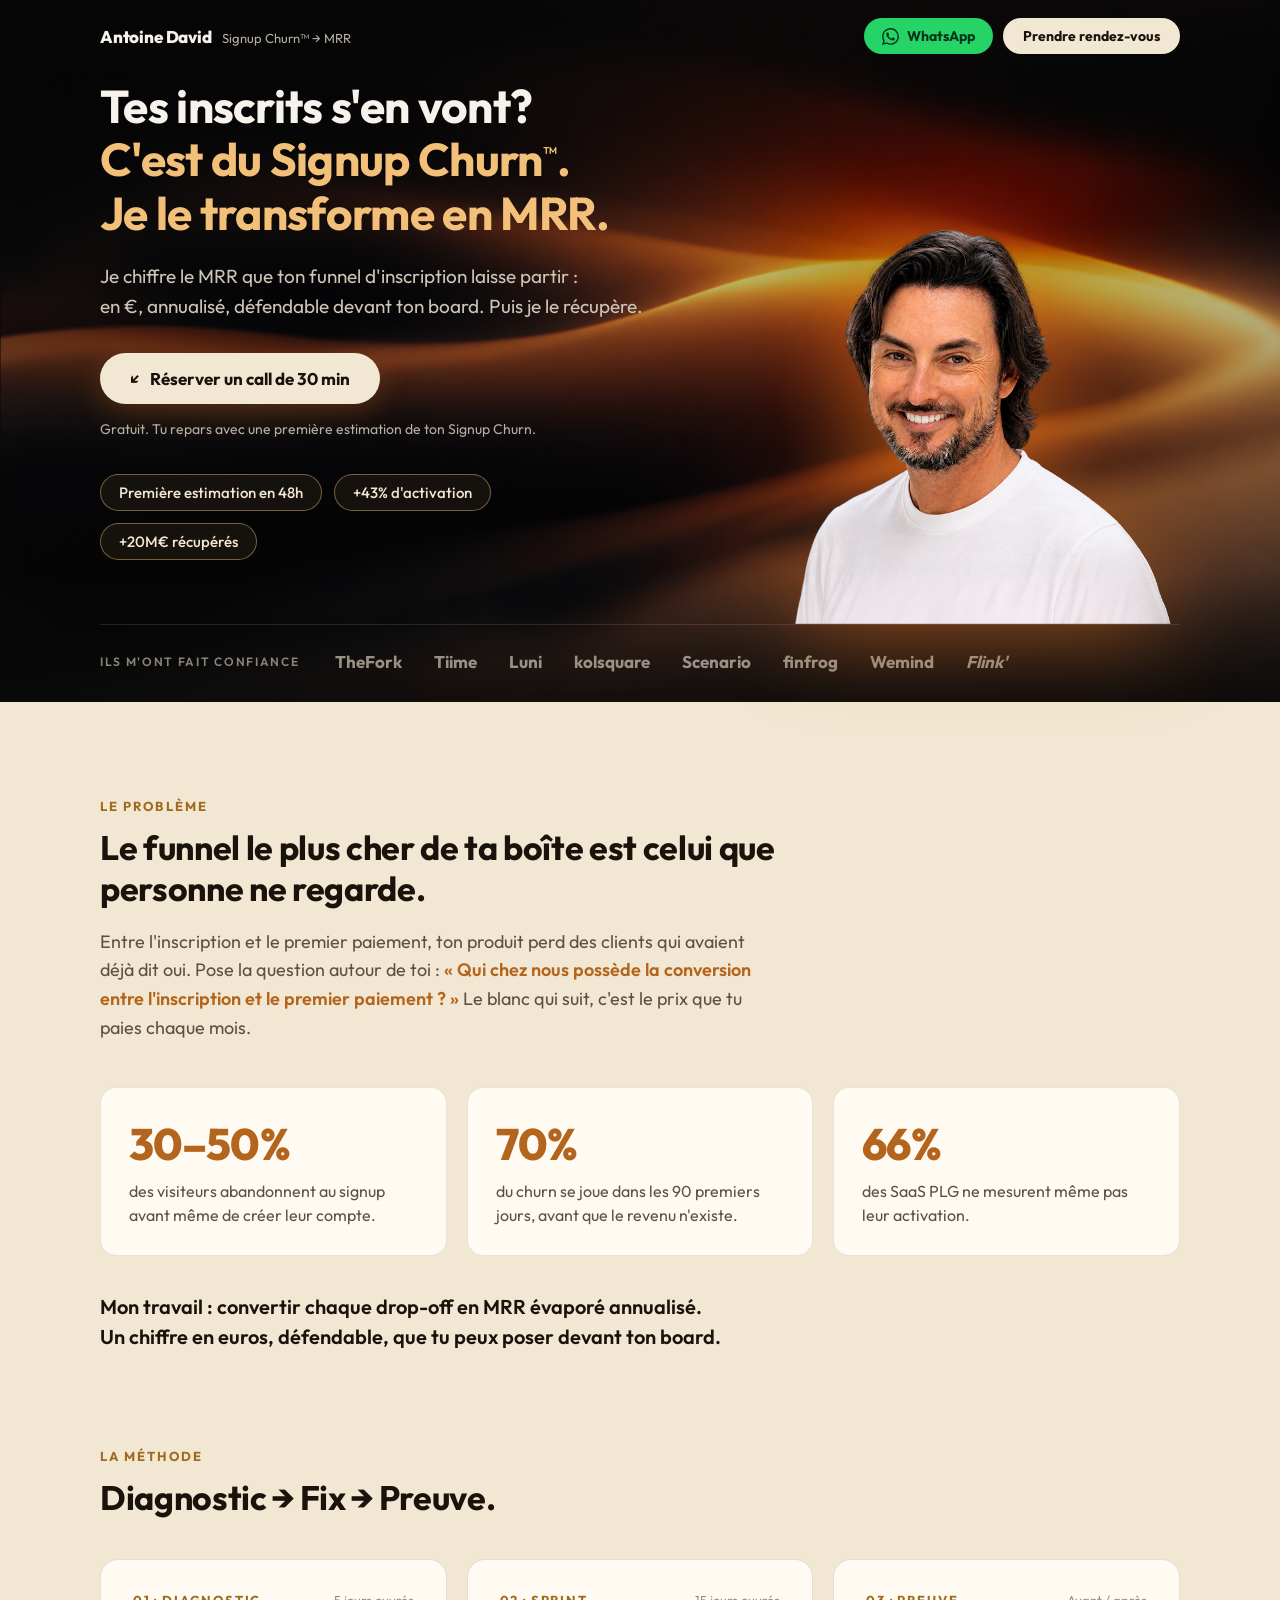
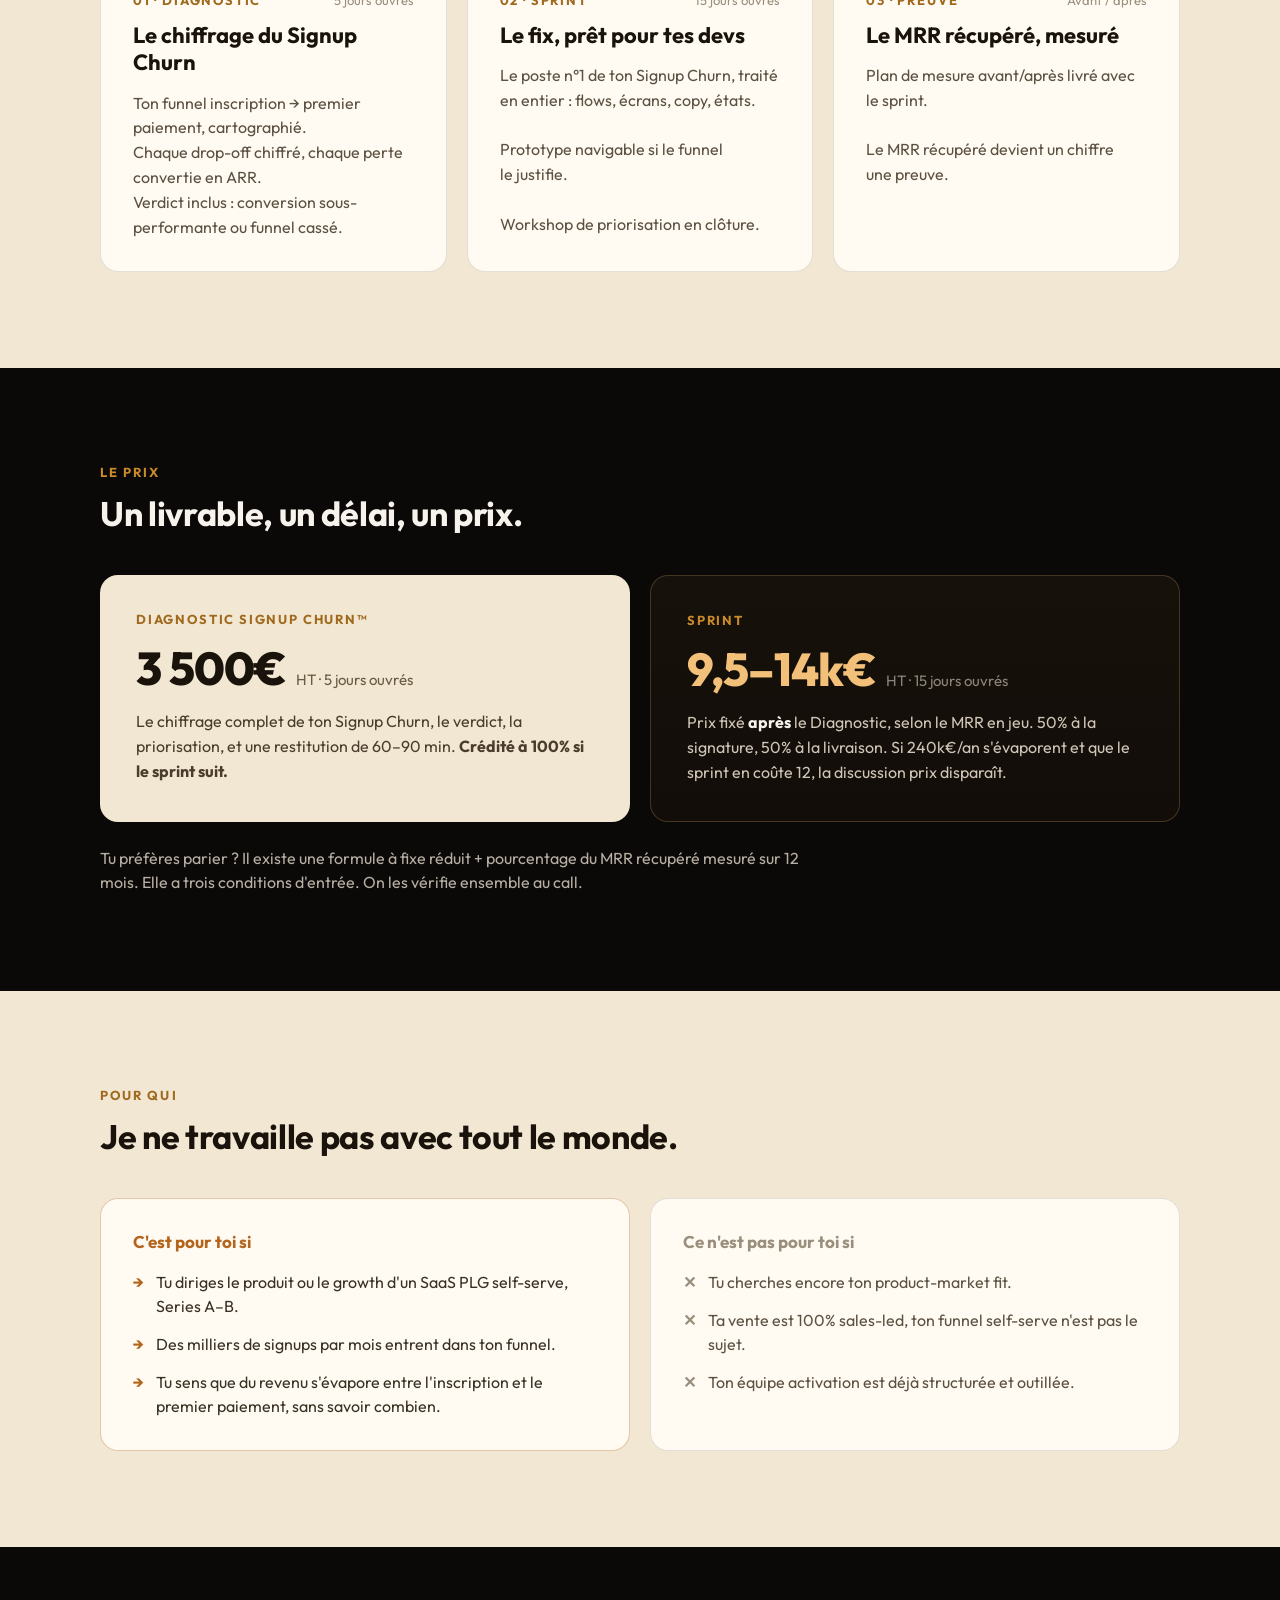
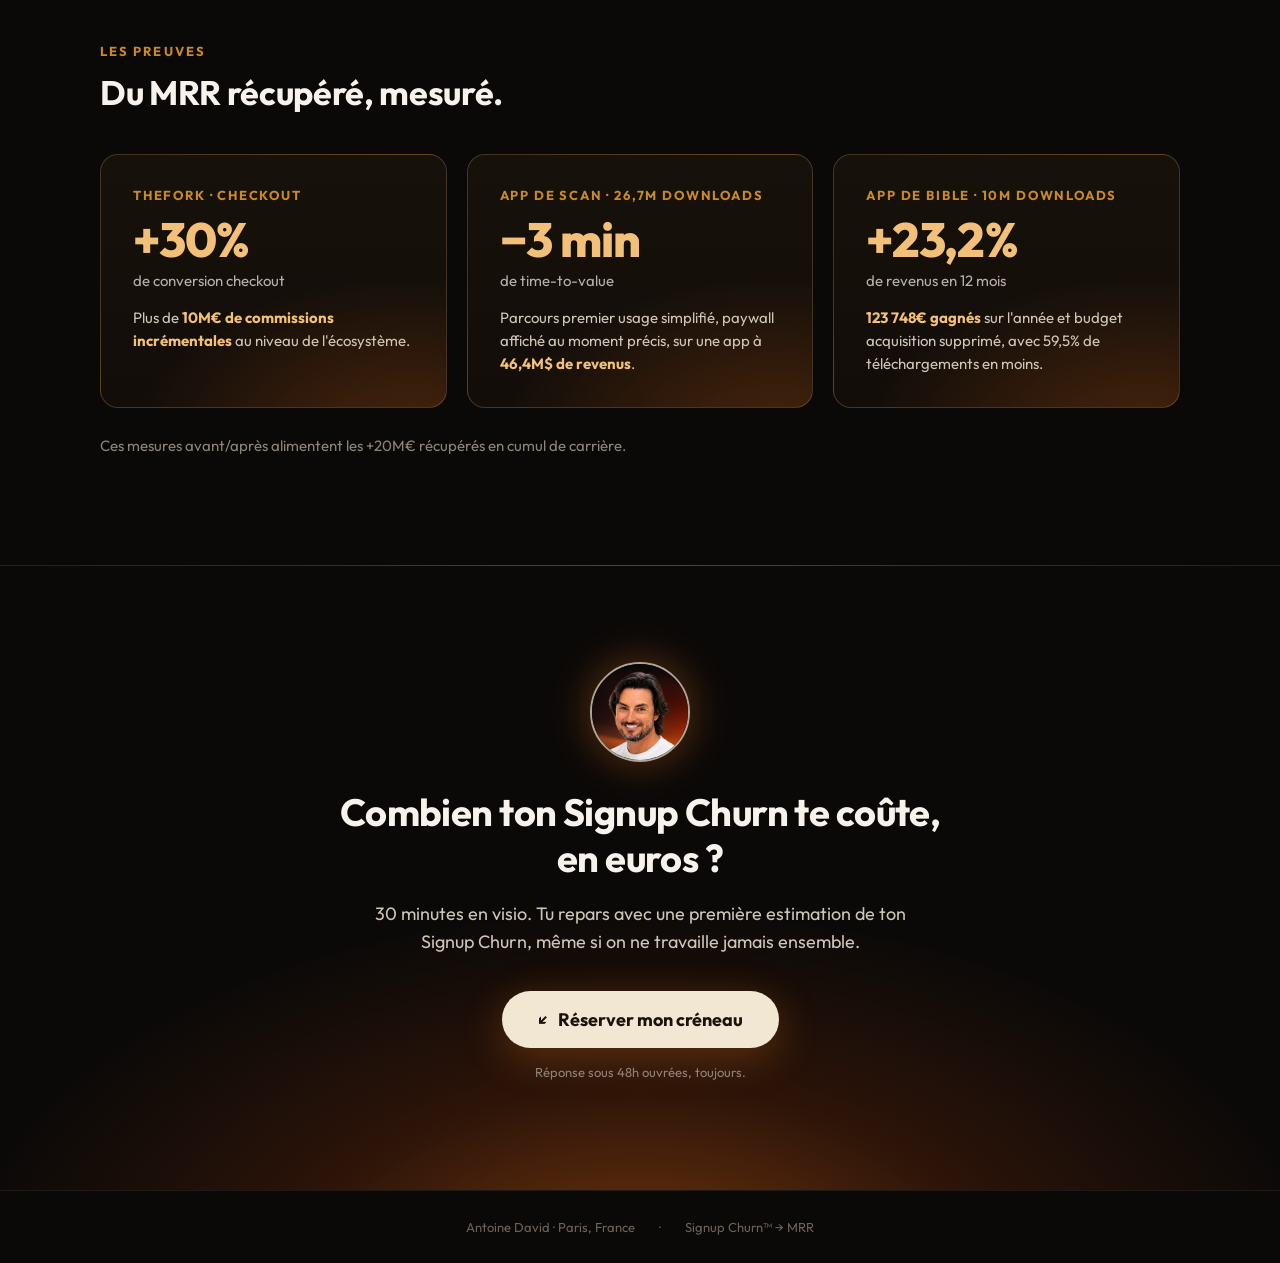
==== commit de6abf17: "Header fixe avec animation au scroll Le header passe en position fixed (le sticky était neutralisé p" ====
--- a/index.html
+++ b/index.html
@@ -24,6 +24,30 @@
     .hv-price-light:hover { transform: translateY(-5px); box-shadow: 0 18px 44px rgba(224,120,30,.22); }
     .hv-card-dark:hover { transform: translateY(-5px); box-shadow: 0 18px 44px rgba(0,0,0,.45); border-color: rgba(242,192,120,.45) !important; }
 
+    @keyframes headerIn { from { transform: translateY(-100%); } to { transform: none; } }
+    #site-header {
+      position: fixed; top: 0; left: 0; right: 0; z-index: 100;
+      background: rgba(11,9,8,0);
+      backdrop-filter: blur(0px);
+      -webkit-backdrop-filter: blur(0px);
+      border-bottom: 1px solid rgba(242,231,211,0);
+      animation: headerIn .6s ease both;
+      transition: background .35s ease, border-color .35s ease, box-shadow .35s ease, backdrop-filter .35s ease, -webkit-backdrop-filter .35s ease;
+    }
+    #site-header .header-inner {
+      max-width: 1080px; margin: 0 auto; padding: 18px 32px;
+      display: flex; align-items: center; justify-content: space-between; gap: 16px;
+      transition: padding .35s ease;
+    }
+    #site-header.scrolled {
+      background: rgba(11,9,8,.82);
+      backdrop-filter: blur(14px);
+      -webkit-backdrop-filter: blur(14px);
+      border-bottom-color: rgba(242,231,211,.1);
+      box-shadow: 0 12px 32px rgba(0,0,0,.4);
+    }
+    #site-header.scrolled .header-inner { padding: 10px 32px; }
+
     @media (max-width: 640px) {
       .hero-photo { width: 100% !important; height: auto !important; }
       .hero-photo-wrap { margin-bottom: 0 !important; padding: 20px 0 0 !important; }
@@ -35,8 +59,8 @@
 <div style="min-height: 100vh; background: #0B0908; color: #F7F3EC; font-family: 'Outfit', sans-serif">
 
   <!-- ============ HEADER STICKY ============ -->
-  <header style="position: sticky; top: 0; z-index: 100; background: rgba(11,9,8,.82); backdrop-filter: blur(14px); -webkit-backdrop-filter: blur(14px); border-bottom: 1px solid rgba(242,231,211,.1)">
-    <div style="max-width: 1080px; margin: 0 auto; padding: 12px 32px; display: flex; align-items: center; justify-content: space-between; gap: 16px">
+  <header id="site-header">
+    <div class="header-inner">
       <div style="display: flex; align-items: baseline; gap: 10px">
         <span style="font-weight: 800; font-size: 17px; letter-spacing: -0.01em; color: #F7F3EC">Antoine David</span>
         <span style="font-size: 13px; color: #B8AFA3">Signup Churn™ → MRR</span>
@@ -288,6 +312,15 @@
 </div>
 
 <script>
+(function () {
+  var header = document.getElementById('site-header');
+  function onHeaderScroll() {
+    header.classList.toggle('scrolled', (window.scrollY || document.documentElement.scrollTop) > 24);
+  }
+  window.addEventListener('scroll', onHeaderScroll, { passive: true });
+  onHeaderScroll();
+})();
+
 (function () {
   var els = Array.prototype.slice.call(document.querySelectorAll('[data-reveal]'));
   els.forEach(function (el) {
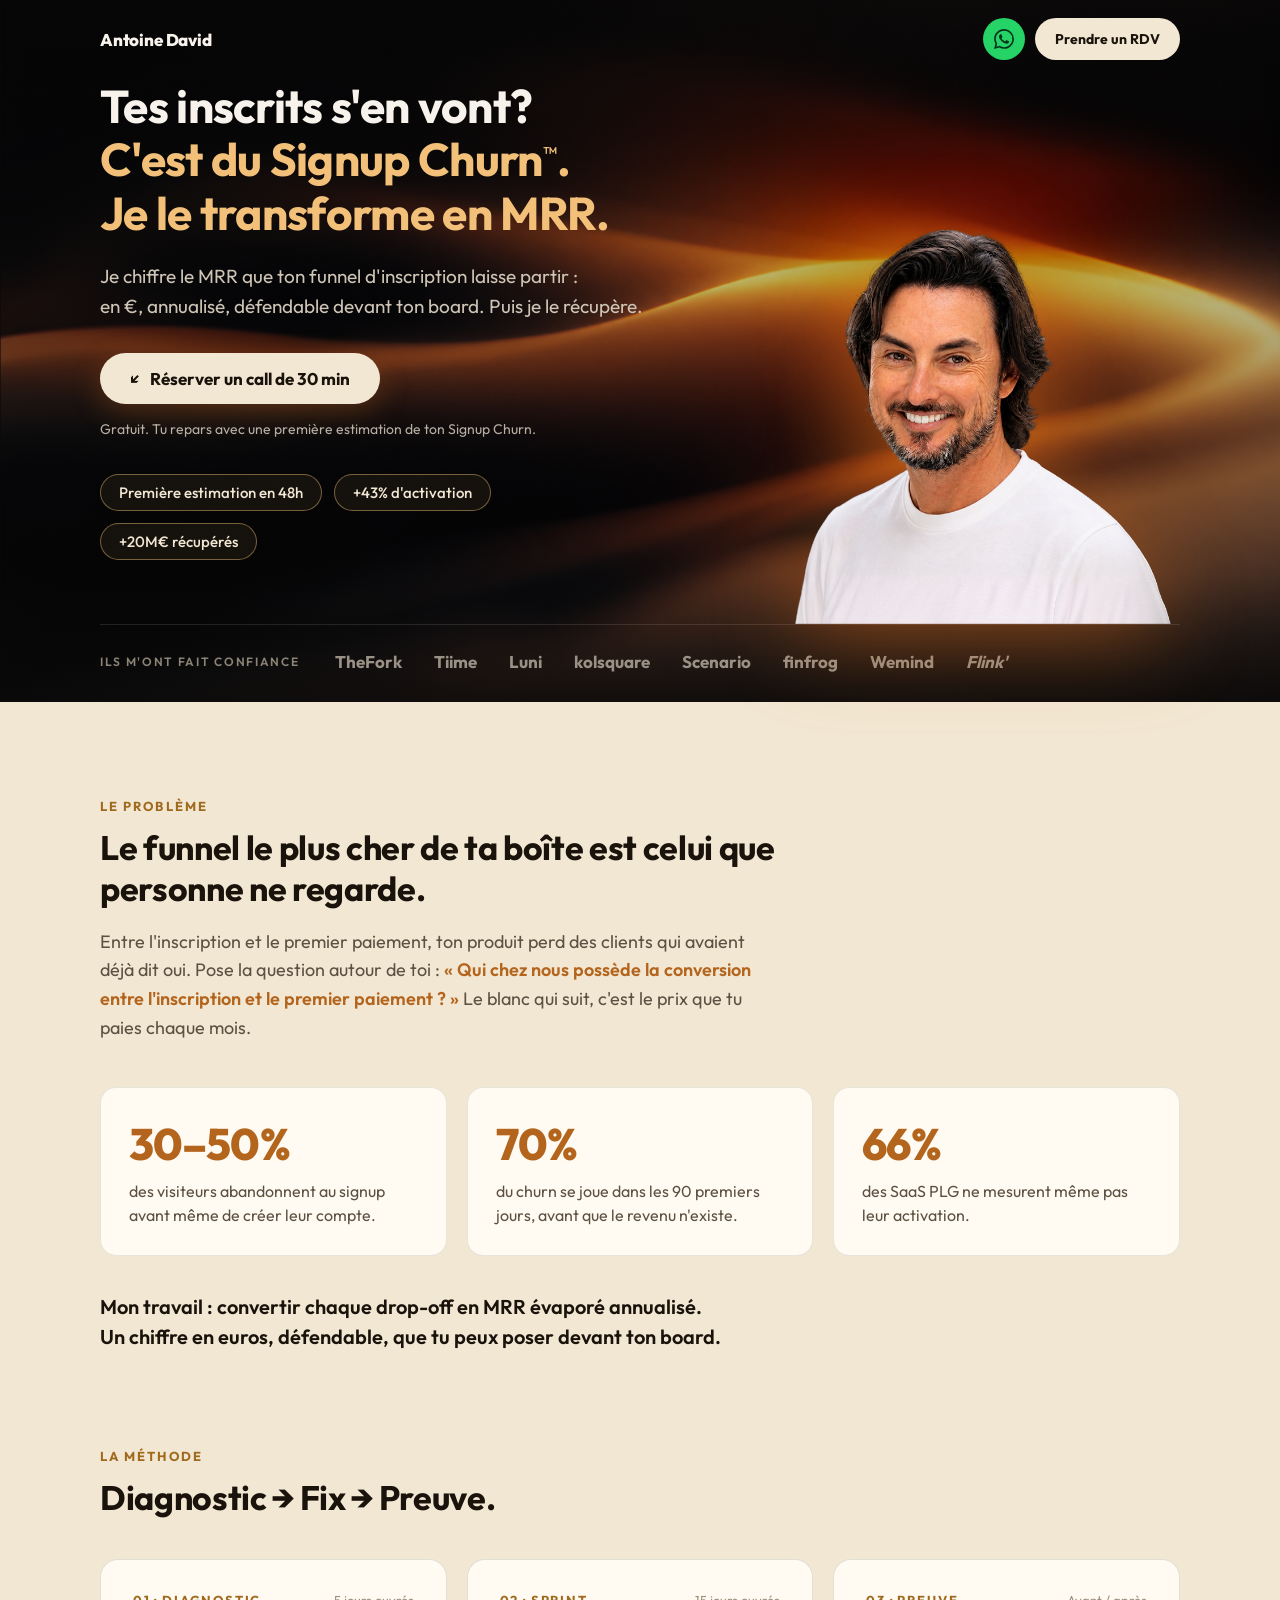
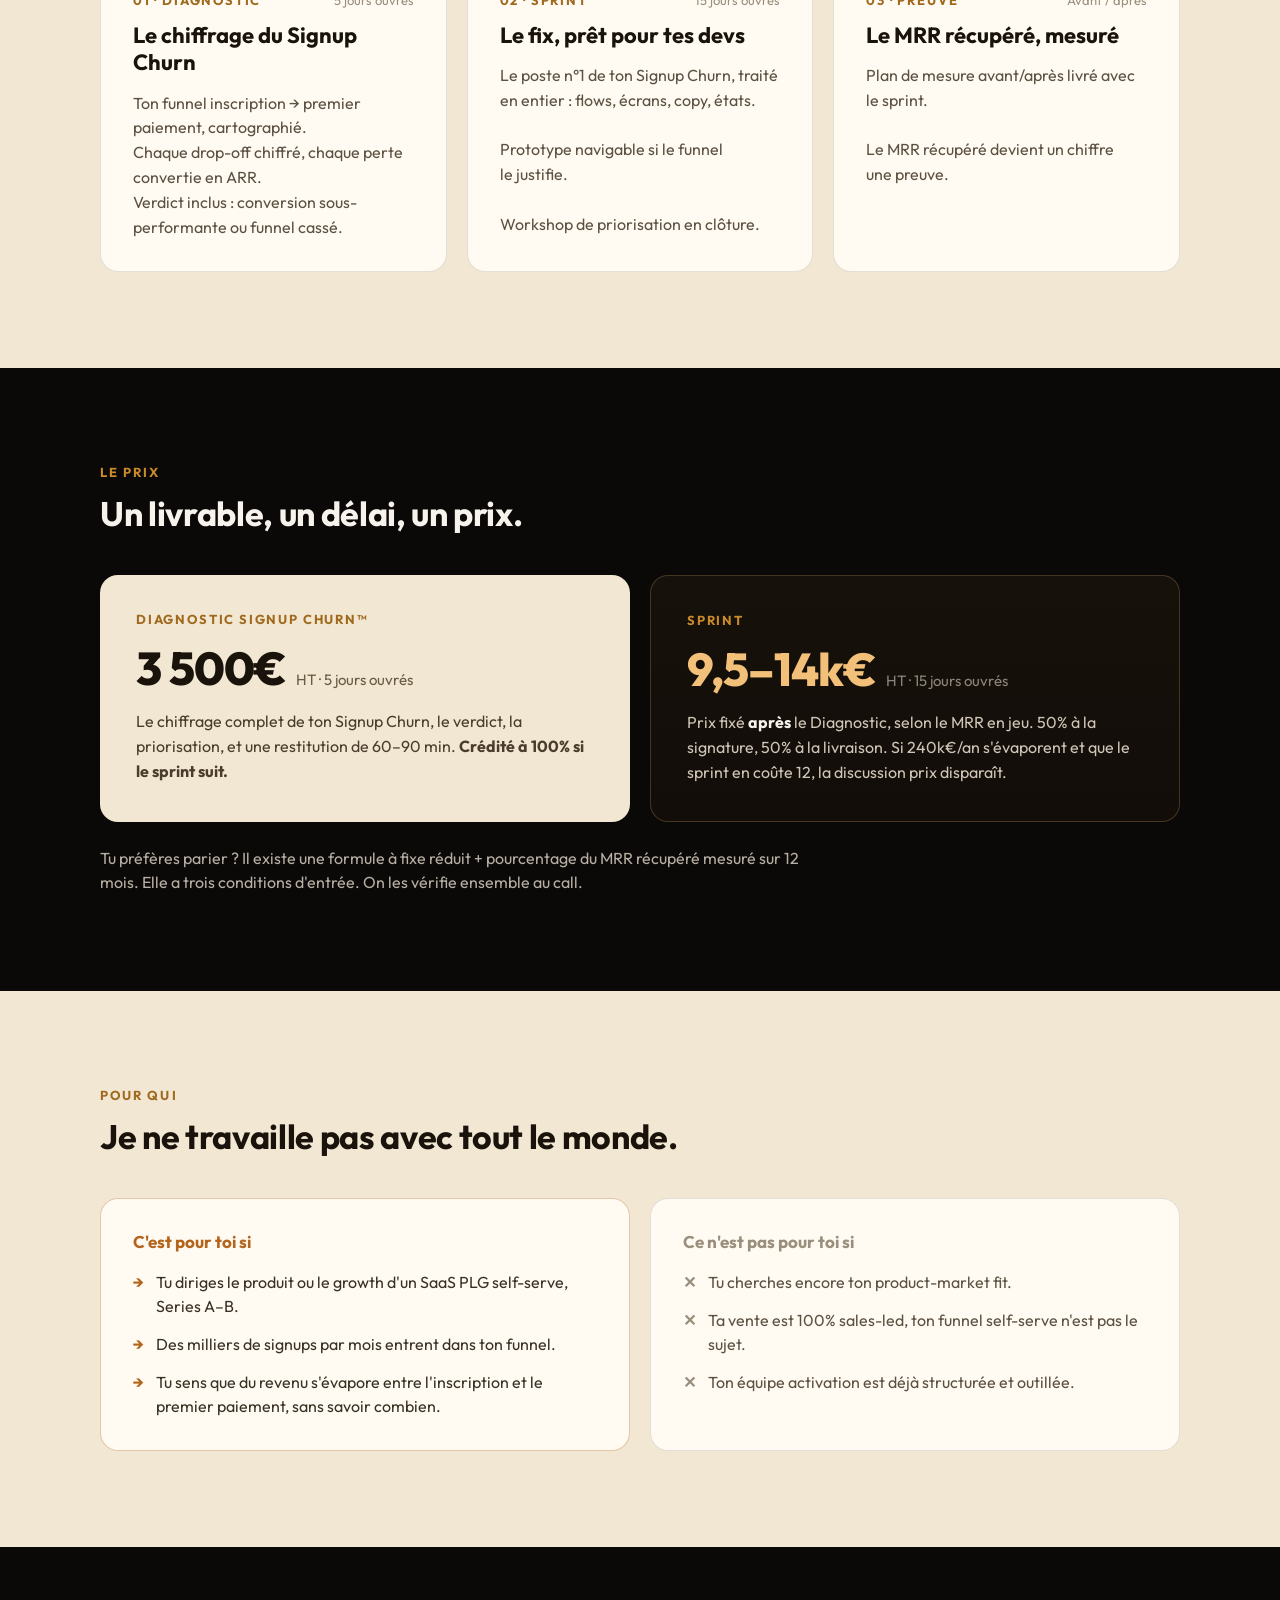
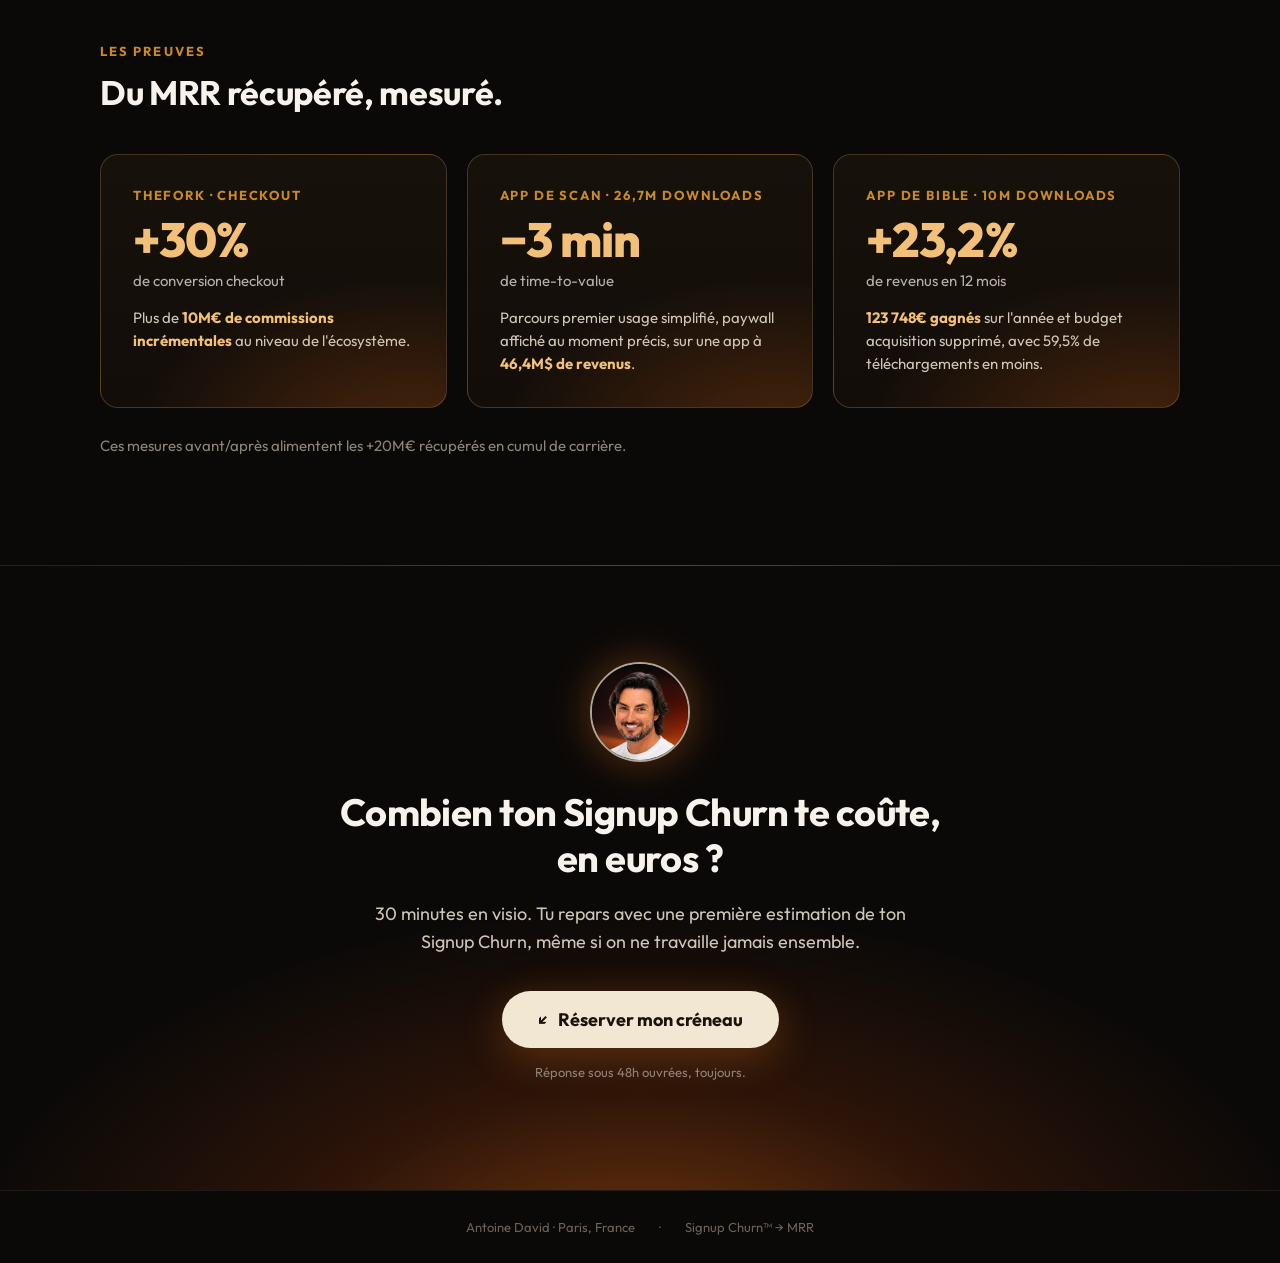
==== commit 6a8af358: "Adaptation mobile et header épuré - Espace correct entre le header fixe et le titre du hero sur mobi" ====
--- a/index.html
+++ b/index.html
@@ -49,8 +49,15 @@
     #site-header.scrolled .header-inner { padding: 10px 32px; }
 
     @media (max-width: 640px) {
-      .hero-photo { width: 100% !important; height: auto !important; }
-      .hero-photo-wrap { margin-bottom: 0 !important; padding: 20px 0 0 !important; }
+      .hero-photo-wrap { flex: 1 1 100% !important; width: 100%; margin: 0 !important; padding: 12px 0 0 !important; }
+      .hero-photo { width: 100% !important; max-width: 380px; height: auto !important; margin: 0 auto; }
+      .header-inner { padding: 12px 20px; }
+      #site-header.scrolled .header-inner { padding: 8px 20px; }
+      .hero-flex { padding: 104px 0 56px !important; }
+      .hero-flex > div:first-child { min-width: 0 !important; }
+      .hero-flex h1 { font-size: 34px !important; }
+      .hero-flex h1 br, .hero-flex p br { display: none; }
+      .hero-flex p { font-size: 17px !important; }
     }
   </style>
 </head>
@@ -62,15 +69,13 @@
   <header id="site-header">
     <div class="header-inner">
       <div style="display: flex; align-items: baseline; gap: 10px">
-        <span style="font-weight: 800; font-size: 17px; letter-spacing: -0.01em; color: #F7F3EC">Antoine David</span>
-        <span style="font-size: 13px; color: #B8AFA3">Signup Churn™ → MRR</span>
+        <span style="font-weight: 800; font-size: 17px; letter-spacing: -0.01em; color: #F7F3EC; white-space: nowrap">Antoine David</span>
       </div>
       <div style="display: flex; align-items: center; gap: 10px">
-        <a href="https://wa.me/33623005270" target="_blank" rel="noopener" class="hv-wa" style="display: inline-flex; align-items: center; gap: 8px; background: #25D366; color: #06341B; font-weight: 700; font-size: 14px; padding: 9px 18px; border-radius: 999px; transition: transform .2s ease, background .2s ease">
-          <svg width="17" height="17" viewBox="0 0 24 24" fill="currentColor" aria-hidden="true"><path d="M17.472 14.382c-.297-.149-1.758-.867-2.03-.967-.273-.099-.471-.148-.67.15-.197.297-.767.966-.94 1.164-.173.199-.347.223-.644.075-.297-.15-1.255-.463-2.39-1.475-.883-.788-1.48-1.761-1.653-2.059-.173-.297-.018-.458.13-.606.134-.133.298-.347.446-.52.149-.174.198-.298.298-.497.099-.198.05-.371-.025-.52-.075-.149-.669-1.612-.916-2.207-.242-.579-.487-.5-.669-.51-.173-.008-.371-.01-.57-.01-.198 0-.52.074-.792.372-.272.297-1.04 1.016-1.04 2.479 0 1.462 1.065 2.875 1.213 3.074.149.198 2.096 3.2 5.077 4.487.709.306 1.262.489 1.694.625.712.227 1.36.195 1.871.118.571-.085 1.758-.719 2.006-1.413.248-.694.248-1.289.173-1.413-.074-.124-.272-.198-.57-.347m-5.421 7.403h-.004a9.87 9.87 0 01-5.031-1.378l-.361-.214-3.741.982.998-3.648-.235-.374a9.86 9.86 0 01-1.51-5.26c.001-5.45 4.436-9.884 9.888-9.884 2.64 0 5.122 1.03 6.988 2.898a9.825 9.825 0 012.893 6.994c-.003 5.45-4.437 9.884-9.885 9.884m8.413-18.297A11.815 11.815 0 0012.05 0C5.495 0 .16 5.335.157 11.892c0 2.096.547 4.142 1.588 5.945L.057 24l6.305-1.654a11.882 11.882 0 005.683 1.448h.005c6.554 0 11.89-5.335 11.893-11.893a11.821 11.821 0 00-3.48-8.413"></path></svg>
-          WhatsApp
+        <a href="https://wa.me/33623005270" target="_blank" rel="noopener" class="hv-wa" aria-label="WhatsApp" style="display: inline-flex; align-items: center; justify-content: center; flex: 0 0 auto; width: 42px; height: 42px; background: #25D366; color: #06341B; border-radius: 999px; transition: transform .2s ease, background .2s ease">
+          <svg width="20" height="20" viewBox="0 0 24 24" fill="currentColor" aria-hidden="true"><path d="M17.472 14.382c-.297-.149-1.758-.867-2.03-.967-.273-.099-.471-.148-.67.15-.197.297-.767.966-.94 1.164-.173.199-.347.223-.644.075-.297-.15-1.255-.463-2.39-1.475-.883-.788-1.48-1.761-1.653-2.059-.173-.297-.018-.458.13-.606.134-.133.298-.347.446-.52.149-.174.198-.298.298-.497.099-.198.05-.371-.025-.52-.075-.149-.669-1.612-.916-2.207-.242-.579-.487-.5-.669-.51-.173-.008-.371-.01-.57-.01-.198 0-.52.074-.792.372-.272.297-1.04 1.016-1.04 2.479 0 1.462 1.065 2.875 1.213 3.074.149.198 2.096 3.2 5.077 4.487.709.306 1.262.489 1.694.625.712.227 1.36.195 1.871.118.571-.085 1.758-.719 2.006-1.413.248-.694.248-1.289.173-1.413-.074-.124-.272-.198-.57-.347m-5.421 7.403h-.004a9.87 9.87 0 01-5.031-1.378l-.361-.214-3.741.982.998-3.648-.235-.374a9.86 9.86 0 01-1.51-5.26c.001-5.45 4.436-9.884 9.888-9.884 2.64 0 5.122 1.03 6.988 2.898a9.825 9.825 0 012.893 6.994c-.003 5.45-4.437 9.884-9.885 9.884m8.413-18.297A11.815 11.815 0 0012.05 0C5.495 0 .16 5.335.157 11.892c0 2.096.547 4.142 1.588 5.945L.057 24l6.305-1.654a11.882 11.882 0 005.683 1.448h.005c6.554 0 11.89-5.335 11.893-11.893a11.821 11.821 0 00-3.48-8.413"></path></svg>
         </a>
-        <a href="https://calendly.com/antoinedaviddesign/nouvelle-reunion" target="_blank" rel="noopener" class="hv-cream-sm" style="background: #F2E7D3; color: #1A130C; font-weight: 700; font-size: 14px; padding: 9px 20px; border-radius: 999px; transition: transform .2s ease, background .2s ease">Prendre rendez-vous</a>
+        <a href="https://calendly.com/antoinedaviddesign/nouvelle-reunion" target="_blank" rel="noopener" class="hv-cream-sm" style="display: inline-flex; align-items: center; height: 42px; padding: 0 20px; background: #F2E7D3; color: #1A130C; font-weight: 700; font-size: 14px; border-radius: 999px; white-space: nowrap; transition: transform .2s ease, background .2s ease">Prendre un RDV</a>
       </div>
     </div>
   </header>
@@ -79,11 +84,12 @@
   <section style="position: relative; background: linear-gradient(180deg, rgba(10,8,7,.62) 0%, rgba(10,8,7,.28) 40%, rgba(11,9,8,.45) 82%, rgba(11,9,8,.85) 100%), url('assets/bg-hero.png') center 65% / cover no-repeat, #0B0908">
     <div style="max-width: 1080px; margin: 0 auto; padding: 8px 32px 0">
 
-      <div style="display: flex; align-items: center; gap: 56px; padding: 72px 0 64px; flex-wrap: wrap">
+      <div class="hero-flex" style="display: flex; align-items: center; gap: 56px; padding: 72px 0 64px; flex-wrap: wrap">
         <div style="flex: 1 1 520px; min-width: 380px">
           <h1 style="margin: 0; font-size: 46px; line-height: 1.16; font-weight: 700; letter-spacing: -0.015em; animation: fadeUp .8s ease .05s both">
             Tes inscrits s'en vont?<br>
-            <span style="color: rgb(242, 192, 120);">C'est du Signup Churn<sup style="font-size: 0.42em; font-weight: 600; letter-spacing: 0px;">™</sup>.<br>Je le transforme en MRR.</span>
+            <span style="color: rgb(242, 192, 120);">C'est du Signup Churn<sup style="font-size: 0.42em; font-weight: 600; letter-spacing: 0px;">™</sup>.<br>
+            Je le transforme en MRR.</span>
           </h1>
           <p style="margin: 22px 0 0; font-size: 19px; line-height: 1.55; color: #CFC5B6; max-width: 560px; text-wrap: pretty; animation: fadeUp .8s ease .18s both">
             Je chiffre le MRR que ton funnel d'inscription laisse partir : <br>en €, annualisé, défendable devant ton board. Puis je le récupère.
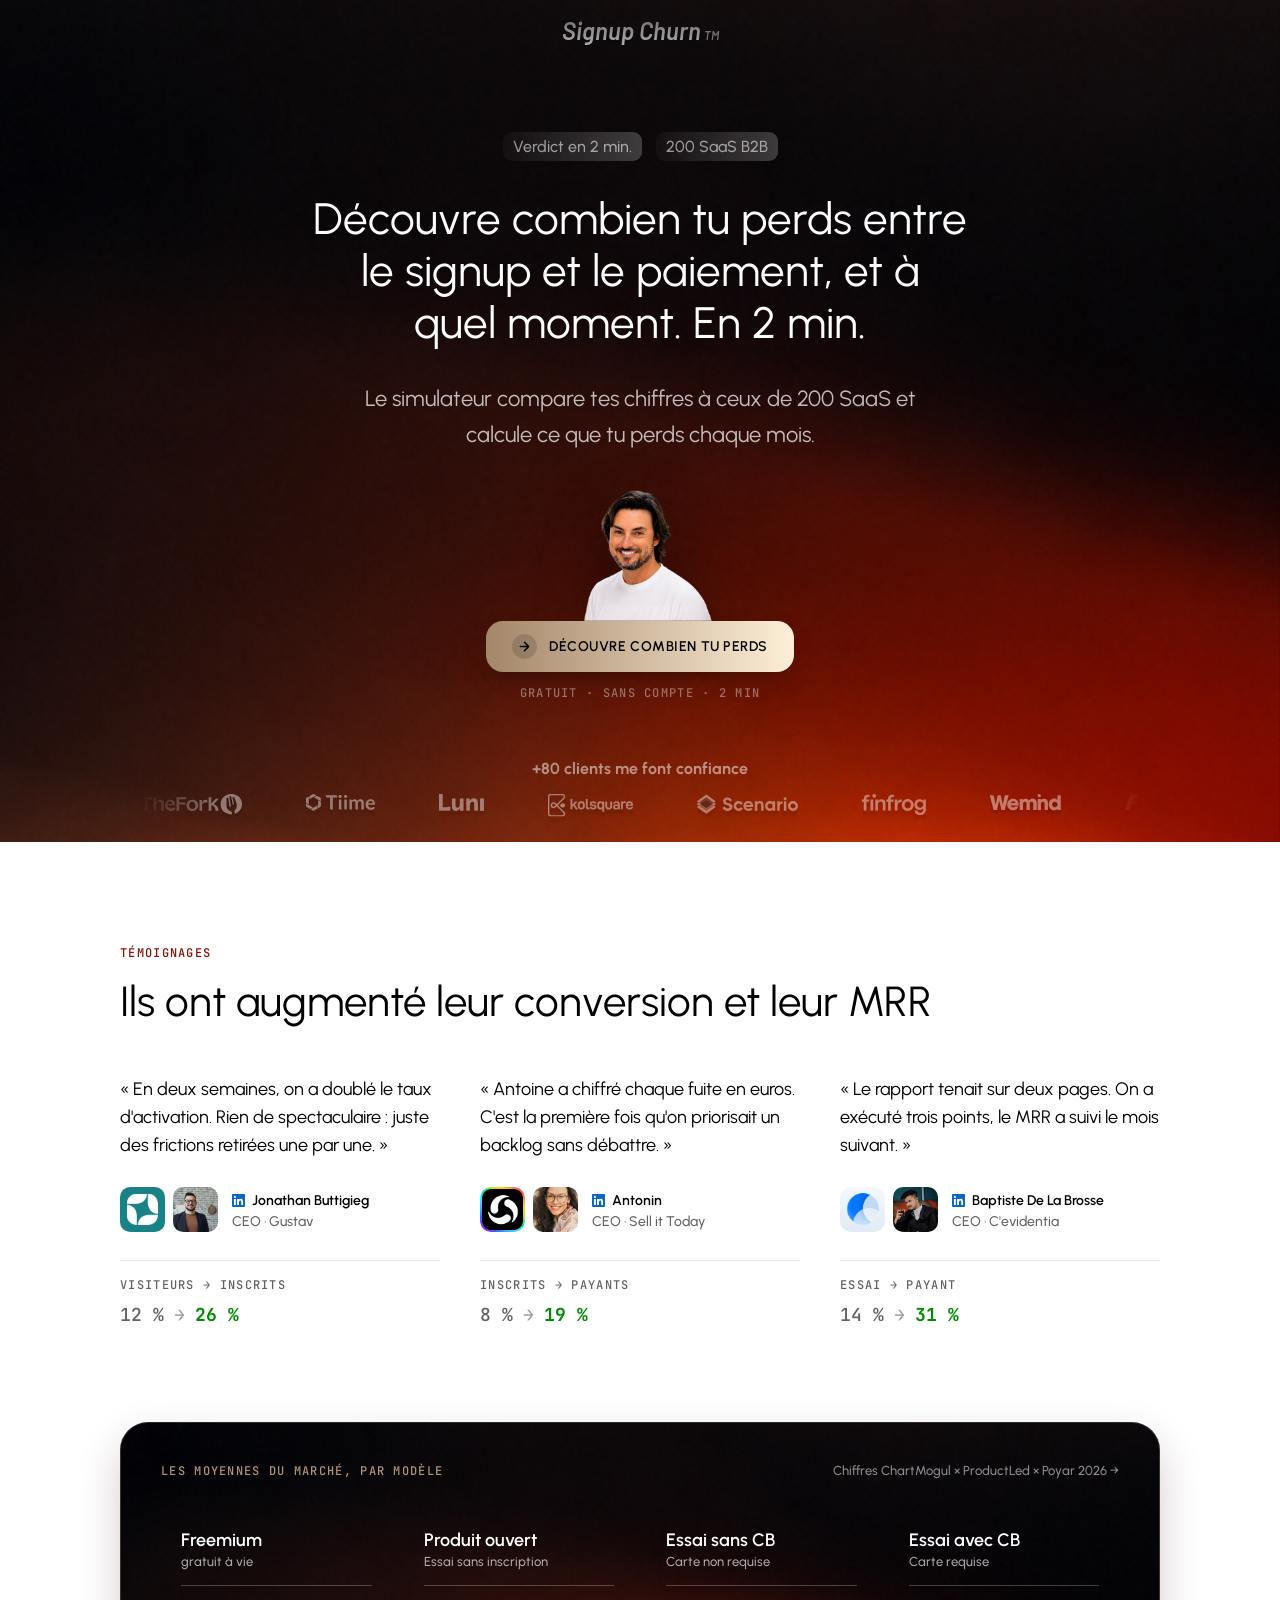
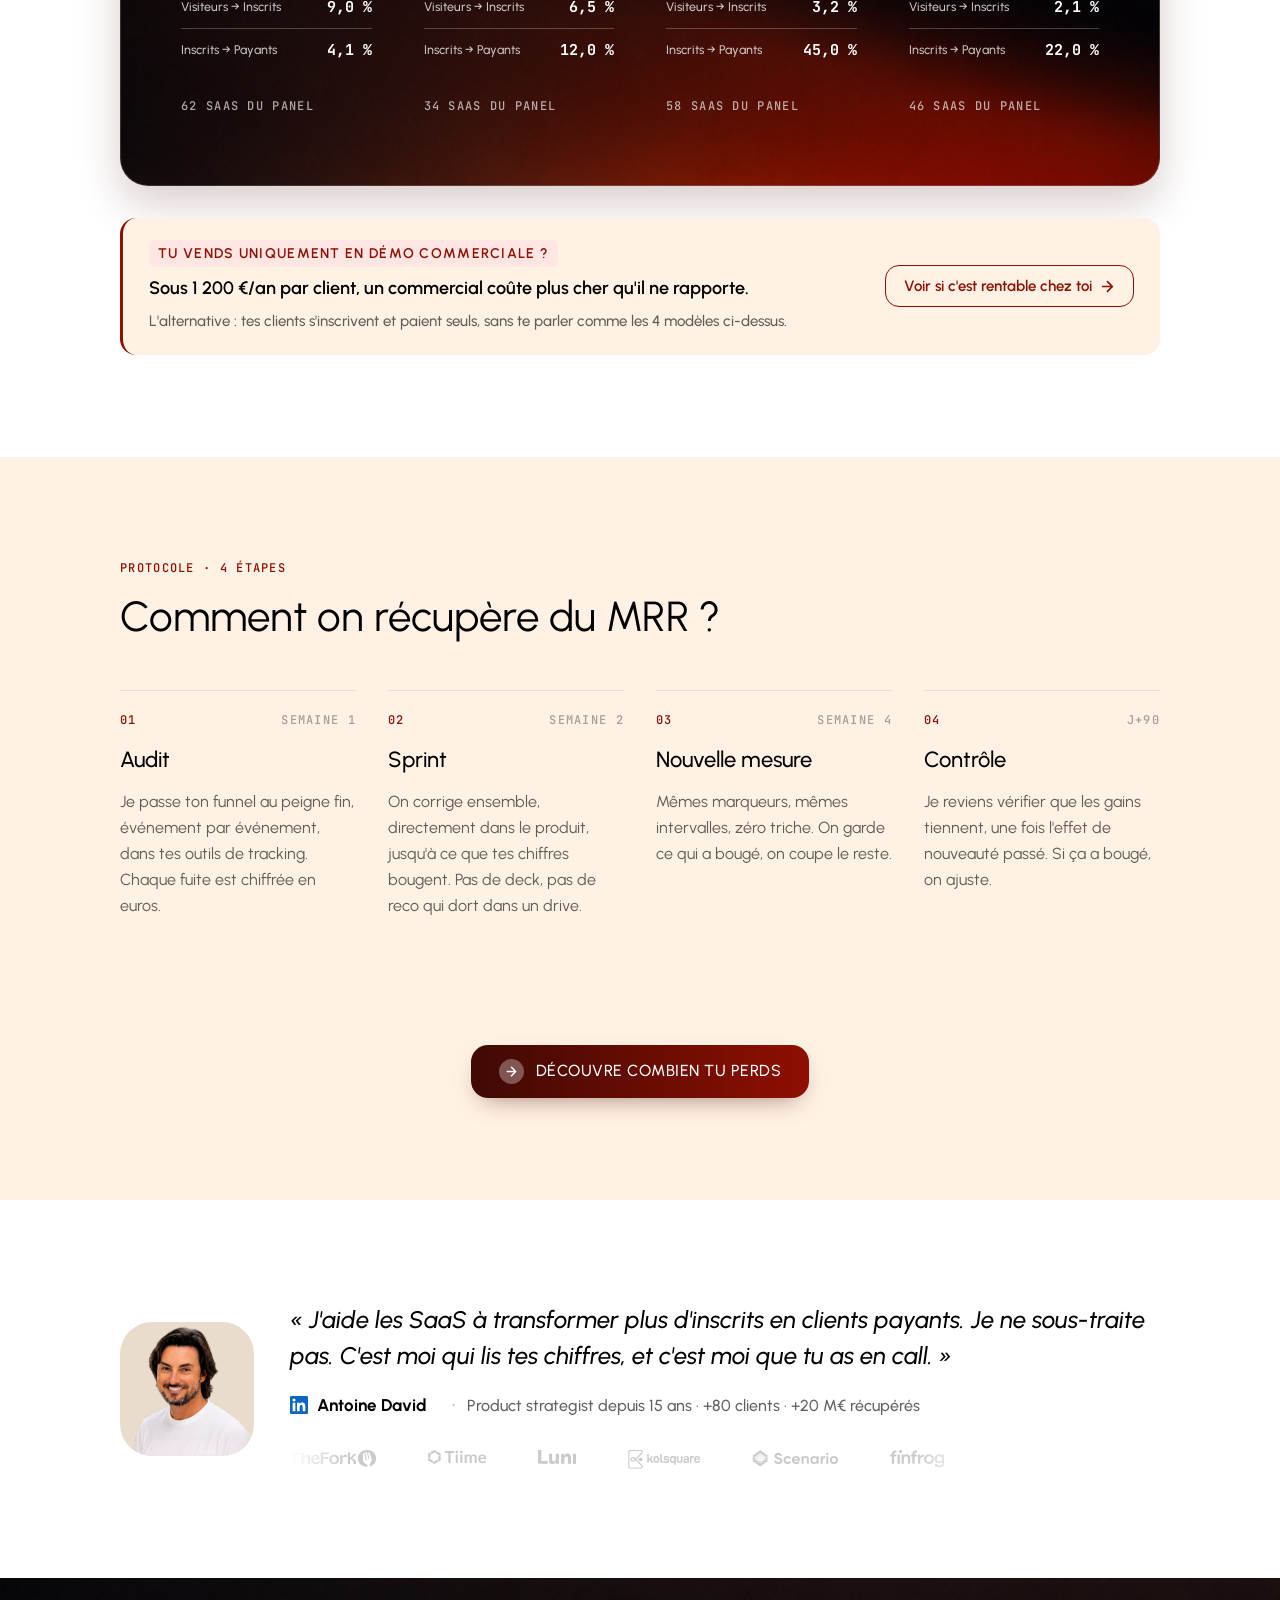
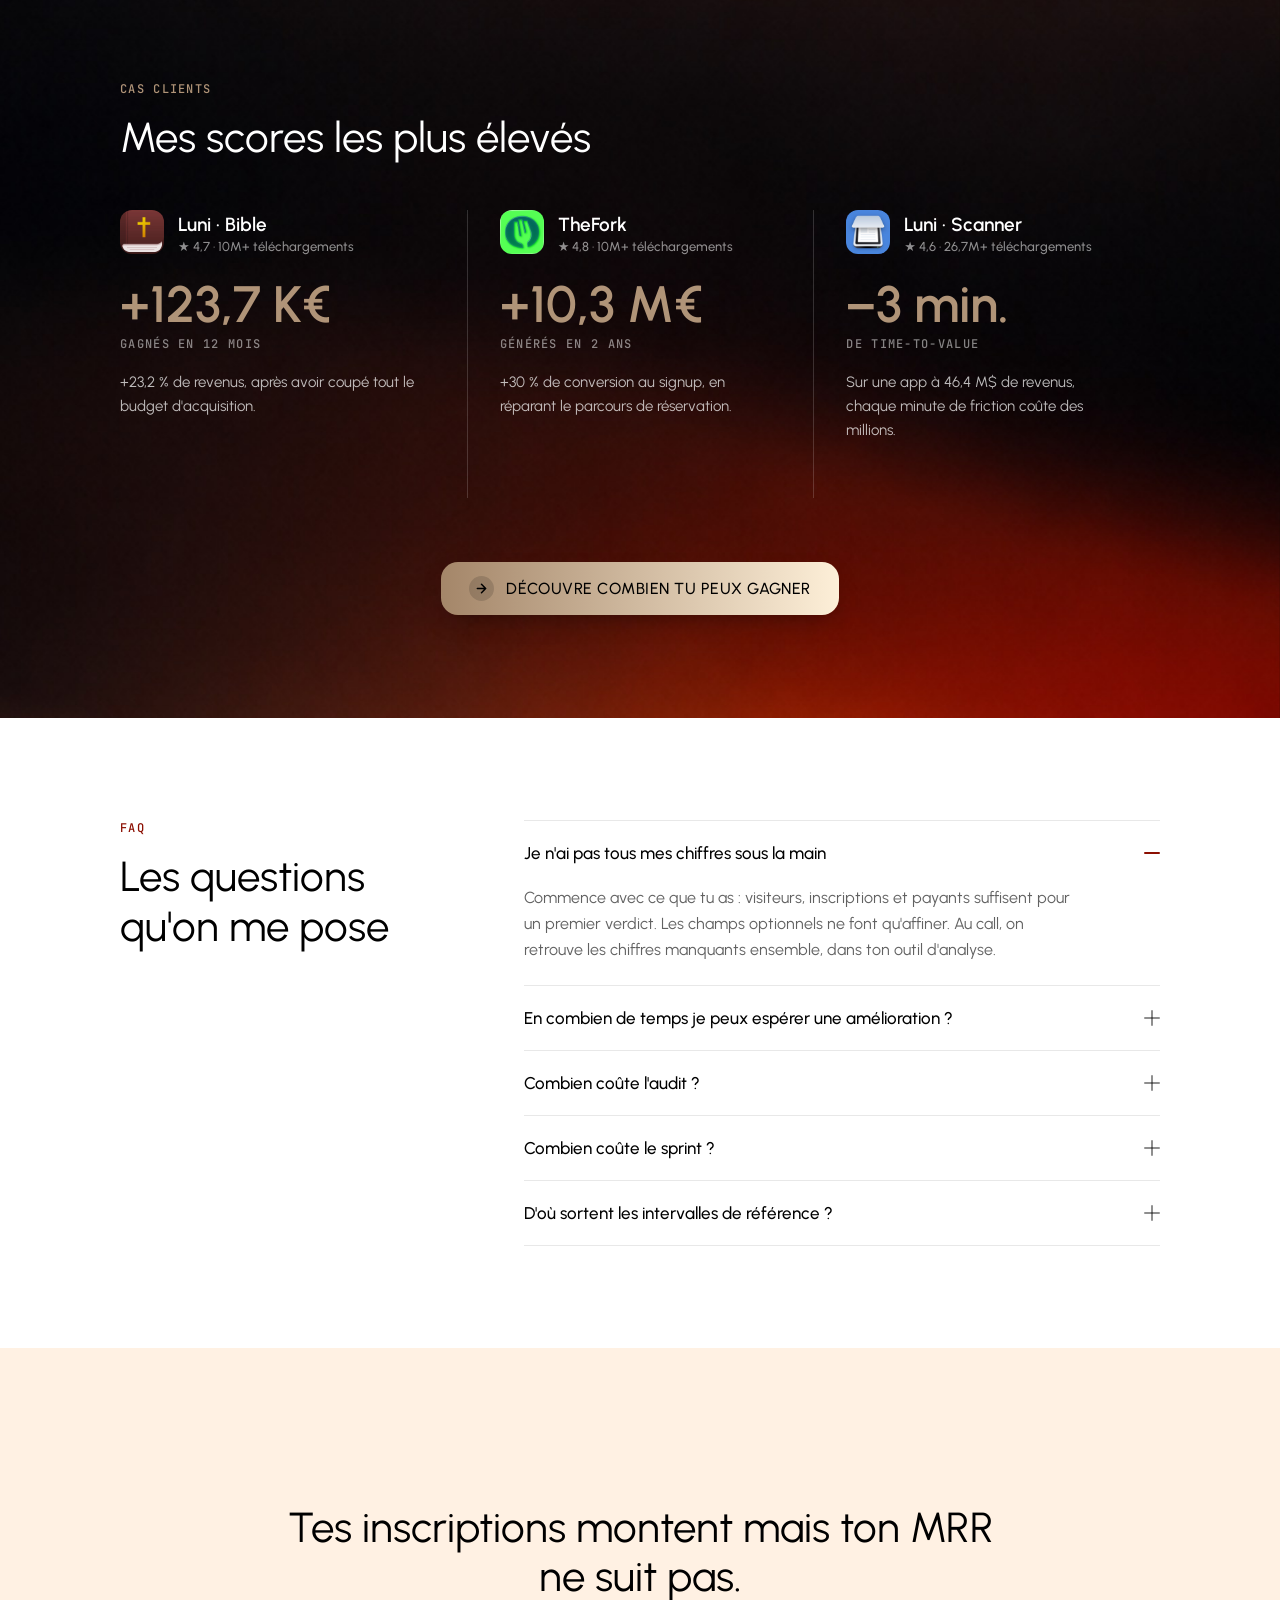
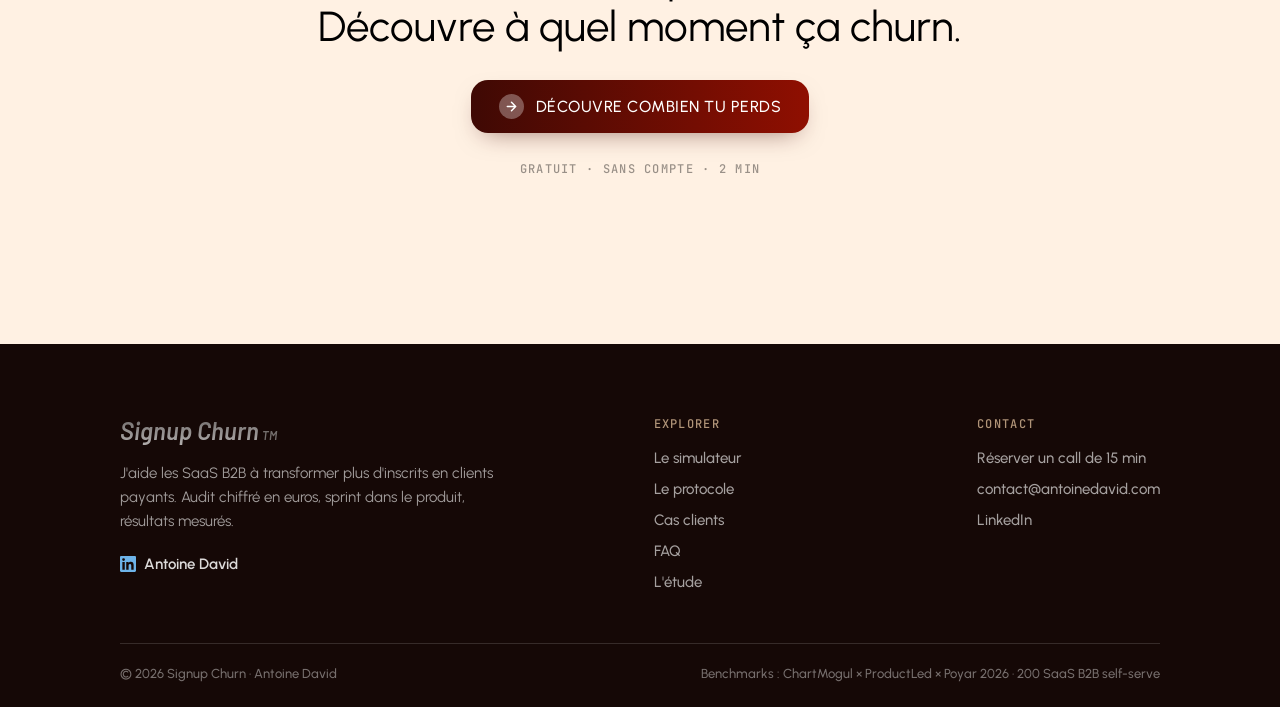
==== commit 32b8beb4: "Nouveau site Signup Churn : funnel 3 pages, simulateur, étude, capture Formspree - Home refondue (DA" ====
--- a/index.html
+++ b/index.html
@@ -1,361 +1,332 @@
 <!DOCTYPE html>
 <html lang="fr">
 <head>
-  <meta charset="utf-8">
-  <meta name="viewport" content="width=device-width, initial-scale=1">
-  <title>Antoine David | Signup Churn™ → MRR</title>
-  <meta name="description" content="Je chiffre le MRR que ton funnel d'inscription laisse partir — en €, annualisé, défendable devant ton board. Puis je le récupère.">
-  <link rel="preconnect" href="https://fonts.googleapis.com">
-  <link rel="preconnect" href="https://fonts.gstatic.com" crossorigin="anonymous">
-  <link href="https://fonts.googleapis.com/css2?family=Outfit:wght@400;500;600;700;800&display=swap" rel="stylesheet">
-  <style>
-    html, body { margin: 0; padding: 0; background: #0B0908; overflow-x: hidden; }
-    body { font-family: 'Outfit', sans-serif; -webkit-font-smoothing: antialiased; }
-    a { color: #E8A04C; text-decoration: none; }
-    a:hover { color: #F2C078; }
-    ::selection { background: rgba(232,160,76,.35); }
-    @keyframes fadeUp { from { opacity: 0; transform: translateY(28px); } to { opacity: 1; transform: none; } }
-    @keyframes glowPulse { 0%, 100% { box-shadow: 0 0 70px rgba(224,110,25,.4); } 50% { box-shadow: 0 0 120px rgba(232,130,35,.65); } }
-
-    .hv-wa:hover { background: #3BE07A !important; transform: translateY(-1px); }
-    .hv-cream-sm:hover { background: #FFF6E4 !important; transform: translateY(-1px); }
-    .hv-cream-lg:hover { background: #FFF6E4 !important; transform: translateY(-2px); }
-    .hv-card-light:hover { transform: translateY(-5px); box-shadow: 0 16px 34px rgba(26,19,12,.12); }
-    .hv-price-light:hover { transform: translateY(-5px); box-shadow: 0 18px 44px rgba(224,120,30,.22); }
-    .hv-card-dark:hover { transform: translateY(-5px); box-shadow: 0 18px 44px rgba(0,0,0,.45); border-color: rgba(242,192,120,.45) !important; }
-
-    @keyframes headerIn { from { transform: translateY(-100%); } to { transform: none; } }
-    #site-header {
-      position: fixed; top: 0; left: 0; right: 0; z-index: 100;
-      background: rgba(11,9,8,0);
-      backdrop-filter: blur(0px);
-      -webkit-backdrop-filter: blur(0px);
-      border-bottom: 1px solid rgba(242,231,211,0);
-      animation: headerIn .6s ease both;
-      transition: background .35s ease, border-color .35s ease, box-shadow .35s ease, backdrop-filter .35s ease, -webkit-backdrop-filter .35s ease;
-    }
-    #site-header .header-inner {
-      max-width: 1080px; margin: 0 auto; padding: 18px 32px;
-      display: flex; align-items: center; justify-content: space-between; gap: 16px;
-      transition: padding .35s ease;
-    }
-    #site-header.scrolled {
-      background: rgba(11,9,8,.82);
-      backdrop-filter: blur(14px);
-      -webkit-backdrop-filter: blur(14px);
-      border-bottom-color: rgba(242,231,211,.1);
-      box-shadow: 0 12px 32px rgba(0,0,0,.4);
-    }
-    #site-header.scrolled .header-inner { padding: 10px 32px; }
-
-    @media (max-width: 640px) {
-      .hero-photo-wrap { flex: 1 1 100% !important; width: 100%; margin: 0 !important; padding: 12px 0 0 !important; }
-      .hero-photo { width: 100% !important; max-width: 380px; height: auto !important; margin: 0 auto; }
-      .header-inner { padding: 12px 20px; }
-      #site-header.scrolled .header-inner { padding: 8px 20px; }
-      .hero-flex { padding: 104px 0 56px !important; }
-      .hero-flex > div:first-child { min-width: 0 !important; }
-      .hero-flex h1 { font-size: 34px !important; }
-      .hero-flex h1 br, .hero-flex p br { display: none; }
-      .hero-flex p { font-size: 17px !important; }
-    }
-  </style>
+<meta charset="UTF-8">
+<meta name="viewport" content="width=device-width, initial-scale=1.0">
+<title>Signup Churn · Découvre combien tu perds entre le signup et le paiement, et à quel moment</title>
+<meta name="description" content="Le simulateur compare tes chiffres à ceux de 200 SaaS B2B et calcule ce que tu perds chaque mois entre l'inscription et le paiement. Gratuit, sans compte, 2 minutes.">
+<meta property="og:title" content="Signup Churn · Découvre combien tu perds, et à quel moment · 2 min">
+<meta property="og:description" content="Le simulateur compare tes chiffres à ceux de 200 SaaS B2B et chiffre ton manque à gagner mensuel. Gratuit, sans compte.">
+<meta property="og:type" content="website">
+<link rel="preconnect" href="https://fonts.googleapis.com">
+<link rel="preconnect" href="https://fonts.gstatic.com" crossorigin>
+<link href="https://fonts.googleapis.com/css2?family=Barlow:ital,wght@1,600&family=JetBrains+Mono:wght@400;500;700&family=Urbanist:wght@400;500;600;700&display=swap" rel="stylesheet">
+<link rel="stylesheet" href="css/styles.css">
 </head>
 <body>
 
-<div style="min-height: 100vh; background: #0B0908; color: #F7F3EC; font-family: 'Outfit', sans-serif">
-
-  <!-- ============ HEADER STICKY ============ -->
-  <header id="site-header">
-    <div class="header-inner">
-      <div style="display: flex; align-items: baseline; gap: 10px">
-        <span style="font-weight: 800; font-size: 17px; letter-spacing: -0.01em; color: #F7F3EC; white-space: nowrap">Antoine David</span>
-      </div>
-      <div style="display: flex; align-items: center; gap: 10px">
-        <a href="https://wa.me/33623005270" target="_blank" rel="noopener" class="hv-wa" aria-label="WhatsApp" style="display: inline-flex; align-items: center; justify-content: center; flex: 0 0 auto; width: 42px; height: 42px; background: #25D366; color: #06341B; border-radius: 999px; transition: transform .2s ease, background .2s ease">
-          <svg width="20" height="20" viewBox="0 0 24 24" fill="currentColor" aria-hidden="true"><path d="M17.472 14.382c-.297-.149-1.758-.867-2.03-.967-.273-.099-.471-.148-.67.15-.197.297-.767.966-.94 1.164-.173.199-.347.223-.644.075-.297-.15-1.255-.463-2.39-1.475-.883-.788-1.48-1.761-1.653-2.059-.173-.297-.018-.458.13-.606.134-.133.298-.347.446-.52.149-.174.198-.298.298-.497.099-.198.05-.371-.025-.52-.075-.149-.669-1.612-.916-2.207-.242-.579-.487-.5-.669-.51-.173-.008-.371-.01-.57-.01-.198 0-.52.074-.792.372-.272.297-1.04 1.016-1.04 2.479 0 1.462 1.065 2.875 1.213 3.074.149.198 2.096 3.2 5.077 4.487.709.306 1.262.489 1.694.625.712.227 1.36.195 1.871.118.571-.085 1.758-.719 2.006-1.413.248-.694.248-1.289.173-1.413-.074-.124-.272-.198-.57-.347m-5.421 7.403h-.004a9.87 9.87 0 01-5.031-1.378l-.361-.214-3.741.982.998-3.648-.235-.374a9.86 9.86 0 01-1.51-5.26c.001-5.45 4.436-9.884 9.888-9.884 2.64 0 5.122 1.03 6.988 2.898a9.825 9.825 0 012.893 6.994c-.003 5.45-4.437 9.884-9.885 9.884m8.413-18.297A11.815 11.815 0 0012.05 0C5.495 0 .16 5.335.157 11.892c0 2.096.547 4.142 1.588 5.945L.057 24l6.305-1.654a11.882 11.882 0 005.683 1.448h.005c6.554 0 11.89-5.335 11.893-11.893a11.821 11.821 0 00-3.48-8.413"></path></svg>
+<!-- ============ HERO (texture sombre, parallax) ============ -->
+<div class="hero-wrap plx" data-plx="0.12">
+  <div class="plx-layer hero-bg"></div>
+  <header class="site-header">
+    <a class="logo" href="index.html">
+      <span class="logo-name">Signup Churn</span><span class="logo-tm">TM</span>
+    </a>
+  </header>
+
+  <section class="hero">
+    <div class="hero-badges hi hi-1">
+      <span class="hero-badge">Verdict en 2 min.</span>
+      <span class="hero-badge">200 SaaS B2B</span>
+    </div>
+    <h1 class="hi hi-2">Découvre combien tu perds entre le signup et le paiement, et à quel&nbsp;moment. En&nbsp;2&nbsp;min.</h1>
+    <p class="hero-sub hi hi-3">Le simulateur compare tes chiffres à ceux de 200 SaaS et calcule ce que tu perds chaque mois.</p>
+    <div class="hero-action hi hi-4">
+      <img class="hero-photo" src="assets/photo-antoine-hero.png" alt="Antoine David">
+      <a class="cta cta--light" href="analyse.html" style="text-transform:uppercase;letter-spacing:.04em">
+        <span class="chip-icon"><svg viewBox="0 0 14 14" xmlns="http://www.w3.org/2000/svg"><path d="M7 2.5 11.5 7 7 11.5M11.5 7H2.5" stroke="#000" stroke-width="1.6" fill="none" stroke-linecap="round" stroke-linejoin="round"/></svg></span>
+        Découvre combien tu perds
+      </a>
+      <span class="mono-note">Gratuit · Sans compte · 2 min</span>
+    </div>
+  </section>
+
+  <div class="hero-logos hi hi-5">
+    <p>+80 clients me font confiance</p>
+    <div class="logo-marquee" aria-hidden="true"><div class="logo-marquee-track"><div class="logo-set"><span class="lg" style="--x:5.6px;--w:159.7px"></span><span class="lg" style="--x:199px;--w:107.4px"></span><span class="lg" style="--x:340.1px;--w:70px"></span><span class="lg" style="--x:443.7px;--w:132.7px"></span><span class="lg" style="--x:611.1px;--w:159px"></span><span class="lg" style="--x:809.3px;--w:100.1px"></span><span class="lg" style="--x:943.8px;--w:109.7px"></span><span class="lg" style="--x:1087.1px;--w:99px"></span><span class="lg" style="--x:1219.8px;--w:90.1px"></span></div><div class="logo-set"><span class="lg" style="--x:5.6px;--w:159.7px"></span><span class="lg" style="--x:199px;--w:107.4px"></span><span class="lg" style="--x:340.1px;--w:70px"></span><span class="lg" style="--x:443.7px;--w:132.7px"></span><span class="lg" style="--x:611.1px;--w:159px"></span><span class="lg" style="--x:809.3px;--w:100.1px"></span><span class="lg" style="--x:943.8px;--w:109.7px"></span><span class="lg" style="--x:1087.1px;--w:99px"></span><span class="lg" style="--x:1219.8px;--w:90.1px"></span></div></div></div>
+  </div>
+</div>
+
+<!-- ============ TÉMOIGNAGES + MOYENNES DU MARCHÉ ============ -->
+<section class="section section--white">
+  <div class="section-inner">
+    <div class="head rv">
+      <span class="eyebrow">Témoignages</span>
+      <h2 class="section-title">Ils ont augmenté leur conversion et leur MRR</h2>
+    </div>
+    <div class="testi-grid rv-stagger">
+
+      <article class="testi">
+        <p class="quote">« En deux semaines, on a doublé le taux d'activation. Rien de spectaculaire : juste des frictions retirées une par une. »</p>
+        <div class="author">
+          <div class="author-chips">
+            <a class="co-chip" style="background:#188287" href="https://get-gustav.com/" target="_blank" rel="noopener" aria-label="Gustav"><img src="assets/chip-gustav-glyph.png" alt="Gustav"></a>
+            <img class="avatar" src="assets/avatar-jonathan.jpg" alt="Jonathan Buttigieg">
+          </div>
+          <div><a class="t-id" href="https://www.linkedin.com/in/jonathan-buttigieg/" target="_blank" rel="noopener"><svg viewBox="0 0 24 24" xmlns="http://www.w3.org/2000/svg" fill="currentColor"><path d="M20.45 20.45h-3.55v-5.57c0-1.33-.03-3.04-1.85-3.04-1.85 0-2.14 1.45-2.14 2.94v5.67H9.36V9h3.41v1.56h.05c.47-.9 1.63-1.85 3.36-1.85 3.6 0 4.27 2.37 4.27 5.45v6.29zM5.34 7.43a2.06 2.06 0 1 1 0-4.13 2.06 2.06 0 0 1 0 4.13zM7.12 20.45H3.55V9h3.57v11.45zM22.22 0H1.77C.79 0 0 .77 0 1.72v20.56C0 23.23.79 24 1.77 24h20.45c.98 0 1.78-.77 1.78-1.72V1.72C24 .77 23.2 0 22.22 0z"/></svg>Jonathan Buttigieg</a><div class="r">CEO · <a class="t-site" href="https://get-gustav.com/" target="_blank" rel="noopener">Gustav</a></div></div>
+        </div>
+        <div class="delta">
+          <span class="metric">Visiteurs → Inscrits</span>
+          <div class="values"><span class="before">12 %</span><span class="arr">→</span><span class="after" data-count="26" data-count-tpl="{v} %">26 %</span></div>
+        </div>
+      </article>
+
+      <article class="testi">
+        <p class="quote">« Antoine a chiffré chaque fuite en euros. C'est la première fois qu'on priorisait un backlog sans débattre. »</p>
+        <div class="author">
+          <div class="author-chips">
+            <a class="co-chip" href="https://sellit.today/" target="_blank" rel="noopener" aria-label="Sell it Today"><img src="assets/chip-sellittoday.png" alt="Sell it Today"></a>
+            <img class="avatar" src="assets/avatar-antonin.jpg" alt="Antonin">
+          </div>
+          <div><a class="t-id" href="https://fr.linkedin.com/in/antonin-armand-30b89522b" target="_blank" rel="noopener"><svg viewBox="0 0 24 24" xmlns="http://www.w3.org/2000/svg" fill="currentColor"><path d="M20.45 20.45h-3.55v-5.57c0-1.33-.03-3.04-1.85-3.04-1.85 0-2.14 1.45-2.14 2.94v5.67H9.36V9h3.41v1.56h.05c.47-.9 1.63-1.85 3.36-1.85 3.6 0 4.27 2.37 4.27 5.45v6.29zM5.34 7.43a2.06 2.06 0 1 1 0-4.13 2.06 2.06 0 0 1 0 4.13zM7.12 20.45H3.55V9h3.57v11.45zM22.22 0H1.77C.79 0 0 .77 0 1.72v20.56C0 23.23.79 24 1.77 24h20.45c.98 0 1.78-.77 1.78-1.72V1.72C24 .77 23.2 0 22.22 0z"/></svg>Antonin</a><div class="r">CEO · <a class="t-site" href="https://sellit.today/" target="_blank" rel="noopener">Sell it Today</a></div></div>
+        </div>
+        <div class="delta">
+          <span class="metric">Inscrits → Payants</span>
+          <div class="values"><span class="before">8 %</span><span class="arr">→</span><span class="after" data-count="19" data-count-tpl="{v} %">19 %</span></div>
+        </div>
+      </article>
+
+      <article class="testi">
+        <p class="quote">« Le rapport tenait sur deux pages. On a exécuté trois points, le MRR a suivi le mois suivant. »</p>
+        <div class="author">
+          <div class="author-chips">
+            <a class="co-chip" href="https://cevidentia.com/" target="_blank" rel="noopener" aria-label="C'evidentia"><img src="assets/chip-cevidentia.png" alt="C'evidentia"></a>
+            <img class="avatar" src="assets/avatar-baptiste.jpg" alt="Baptiste De La Brosse">
+          </div>
+          <div><a class="t-id" href="https://fr.linkedin.com/in/baptiste-de-la-brosse-67b03a98" target="_blank" rel="noopener"><svg viewBox="0 0 24 24" xmlns="http://www.w3.org/2000/svg" fill="currentColor"><path d="M20.45 20.45h-3.55v-5.57c0-1.33-.03-3.04-1.85-3.04-1.85 0-2.14 1.45-2.14 2.94v5.67H9.36V9h3.41v1.56h.05c.47-.9 1.63-1.85 3.36-1.85 3.6 0 4.27 2.37 4.27 5.45v6.29zM5.34 7.43a2.06 2.06 0 1 1 0-4.13 2.06 2.06 0 0 1 0 4.13zM7.12 20.45H3.55V9h3.57v11.45zM22.22 0H1.77C.79 0 0 .77 0 1.72v20.56C0 23.23.79 24 1.77 24h20.45c.98 0 1.78-.77 1.78-1.72V1.72C24 .77 23.2 0 22.22 0z"/></svg>Baptiste De La Brosse</a><div class="r">CEO · <a class="t-site" href="https://cevidentia.com/" target="_blank" rel="noopener">C'evidentia</a></div></div>
+        </div>
+        <div class="delta">
+          <span class="metric">Essai → Payant</span>
+          <div class="values"><span class="before">14 %</span><span class="arr">→</span><span class="after" data-count="31" data-count-tpl="{v} %">31 %</span></div>
+        </div>
+      </article>
+
+    </div>
+
+    <!-- Carte sombre : moyennes par modèle (le gratuit qui tease le perso) -->
+    <div class="mcard rv">
+      <div class="mcard-head">
+        <span class="mcard-eyebrow">Les moyennes du marché, par modèle</span>
+        <a class="mcard-note mcard-note--link" href="etude.html">Chiffres ChartMogul × ProductLed × Poyar 2026 →</a>
+      </div>
+      <div class="mmodels">
+
+        <a class="mmodel" href="analyse.html?model=freemium">
+          <div class="mtitle"><span class="n">Freemium</span><span class="s">gratuit à vie</span></div>
+          <div class="mmetrics">
+            <div class="mrow"><span class="k">Visiteurs → Inscrits</span><span class="v">9,0 %</span></div>
+            <div class="mrow"><span class="k">Inscrits → Payants</span><span class="v">4,1 %</span></div>
+          </div>
+          <div class="mfoot"><span class="mpanel">62 SaaS du panel</span><span class="mcta">Comparer avec mes chiffres</span></div>
         </a>
-        <a href="https://calendly.com/antoinedaviddesign/nouvelle-reunion" target="_blank" rel="noopener" class="hv-cream-sm" style="display: inline-flex; align-items: center; height: 42px; padding: 0 20px; background: #F2E7D3; color: #1A130C; font-weight: 700; font-size: 14px; border-radius: 999px; white-space: nowrap; transition: transform .2s ease, background .2s ease">Prendre un RDV</a>
-      </div>
-    </div>
-  </header>
-
-  <!-- ============ HERO ============ -->
-  <section style="position: relative; background: linear-gradient(180deg, rgba(10,8,7,.62) 0%, rgba(10,8,7,.28) 40%, rgba(11,9,8,.45) 82%, rgba(11,9,8,.85) 100%), url('assets/bg-hero.png') center 65% / cover no-repeat, #0B0908">
-    <div style="max-width: 1080px; margin: 0 auto; padding: 8px 32px 0">
-
-      <div class="hero-flex" style="display: flex; align-items: center; gap: 56px; padding: 72px 0 64px; flex-wrap: wrap">
-        <div style="flex: 1 1 520px; min-width: 380px">
-          <h1 style="margin: 0; font-size: 46px; line-height: 1.16; font-weight: 700; letter-spacing: -0.015em; animation: fadeUp .8s ease .05s both">
-            Tes inscrits s'en vont?<br>
-            <span style="color: rgb(242, 192, 120);">C'est du Signup Churn<sup style="font-size: 0.42em; font-weight: 600; letter-spacing: 0px;">™</sup>.<br>
-            Je le transforme en MRR.</span>
-          </h1>
-          <p style="margin: 22px 0 0; font-size: 19px; line-height: 1.55; color: #CFC5B6; max-width: 560px; text-wrap: pretty; animation: fadeUp .8s ease .18s both">
-            Je chiffre le MRR que ton funnel d'inscription laisse partir : <br>en €, annualisé, défendable devant ton board. Puis je le récupère.
-          </p>
-
-          <div style="display: flex; align-items: center; gap: 16px; margin-top: 32px; flex-wrap: wrap; animation: fadeUp .8s ease .3s both">
-            <a href="https://calendly.com/antoinedaviddesign/nouvelle-reunion" target="_blank" rel="noopener" class="hv-cream-lg" style="display: inline-flex; align-items: center; gap: 10px; background: #F2E7D3; color: #1A130C; font-weight: 700; font-size: 17px; padding: 15px 30px; border-radius: 999px; box-shadow: 0 8px 30px rgba(224,120,30,.25); transition: transform .2s ease, background .2s ease">
-              <span style="font-size: 15px">↙</span> Réserver un call de 30 min
-            </a>
-            <span style="font-size: 14px; color: #B8AFA3">Gratuit. Tu repars avec une première estimation de ton Signup Churn.</span>
-          </div>
-
-          <div style="display: flex; gap: 12px; margin-top: 36px; flex-wrap: wrap; animation: fadeUp .8s ease .42s both">
-            <span style="font-size: 15px; font-weight: 500; color: #F2E7D3; border: 1px solid rgba(242,192,120,.45); background: rgba(242,192,120,.07); border-radius: 999px; padding: 8px 18px">Première estimation en 48h</span>
-            <span style="font-size: 15px; font-weight: 500; color: #F2E7D3; border: 1px solid rgba(242,192,120,.45); background: rgba(242,192,120,.07); border-radius: 999px; padding: 8px 18px">+43% d'activation</span>
-            <span style="font-size: 15px; font-weight: 500; color: #F2E7D3; border: 1px solid rgba(242,192,120,.45); background: rgba(242,192,120,.07); border-radius: 999px; padding: 8px 18px">+20M€ récupérés</span>
-          </div>
-        </div><div class="hero-photo-wrap" style="flex: 0 0 auto; margin: 0 auto -64px; align-self: flex-end; background: radial-gradient(closest-side, rgba(224,110,25,.32) 0%, rgba(224,110,25,0) 72%); padding: 28px 28px 0; padding-right: 0px">
-          <img src="photosite-mrj3ymaw.png" alt="Antoine David" class="hero-photo" style="width: 441px; height: 411px; display: block; filter: drop-shadow(0 14px 44px rgba(224,110,25,.45)); animation: fadeUp .9s ease .2s both">
-        </div>
-
-      </div><div data-reveal="0" style="border-top: 1px solid rgba(242,231,211,.12); padding: 26px 0 30px; display: flex; align-items: center; gap: 12px 36px; flex-wrap: wrap">
-          <span style="font-size: 12px; letter-spacing: 0.14em; text-transform: uppercase; color: #8C8377; font-weight: 600">Ils m'ont fait confiance</span>
-          <div style="display: flex; align-items: center; gap: 32px; flex-wrap: wrap; font-weight: 700; font-size: 17px; color: #9A9186">
-            <span>TheFork</span><span>Tiime</span><span>Luni</span><span>kolsquare</span><span>Scenario</span><span>finfrog</span><span>Wemind</span><span style="font-style: italic">Flink'</span>
-          </div>
-        </div>
-    </div>
-  </section>
-
-  <!-- ============ PROBLEME ============ -->
-  <section style="background: #F2E7D3; color: #1A130C">
-    <div style="max-width: 1080px; margin: 0 auto; padding: 96px 32px 0">
-      <p data-reveal="0" style="margin: 0; font-size: 13px; letter-spacing: 0.16em; text-transform: uppercase; color: #A06A1E; font-weight: 700">Le problème</p>
-      <h2 data-reveal="80" style="margin: 14px 0 0; font-size: 34px; font-weight: 700; letter-spacing: -0.01em; line-height: 1.2; max-width: 720px; text-wrap: pretty">Le funnel le plus cher de ta boîte est celui que personne ne regarde.</h2>
-      <p data-reveal="140" style="margin: 18px 0 0; font-size: 18px; line-height: 1.6; color: #5C5142; max-width: 680px; text-wrap: pretty">
-        Entre l'inscription et le premier paiement, ton produit perd des clients qui avaient déjà dit oui. Pose la question autour de toi&nbsp;: <em style="color: #B4651D; font-style: normal; font-weight: 600">«&nbsp;Qui chez nous possède la conversion entre l'inscription et le premier paiement&nbsp;?&nbsp;»</em> Le blanc qui suit, c'est le prix que tu paies chaque mois.
-      </p>
-
-      <div style="display: grid; grid-template-columns: repeat(auto-fit, minmax(240px, 1fr)); gap: 20px; margin-top: 44px">
-        <div data-reveal="0" class="hv-card-light" style="background: #FFFBF2; border: 1px solid rgba(26,19,12,.1); border-radius: 16px; padding: 28px; transition: transform .25s ease, box-shadow .25s ease">
-          <div style="font-size: 44px; font-weight: 800; color: #B4651D; letter-spacing: -0.02em">30–50%</div>
-          <p style="margin: 8px 0 0; font-size: 16px; line-height: 1.5; color: #5C5142">des visiteurs abandonnent au signup avant même de créer leur compte.</p>
-        </div>
-        <div data-reveal="130" class="hv-card-light" style="background: #FFFBF2; border: 1px solid rgba(26,19,12,.1); border-radius: 16px; padding: 28px; transition: transform .25s ease, box-shadow .25s ease">
-          <div style="font-size: 44px; font-weight: 800; color: #B4651D; letter-spacing: -0.02em">70%</div>
-          <p style="margin: 8px 0 0; font-size: 16px; line-height: 1.5; color: #5C5142">du churn se joue dans les 90 premiers jours, avant que le revenu n'existe.</p>
-        </div>
-        <div data-reveal="260" class="hv-card-light" style="background: #FFFBF2; border: 1px solid rgba(26,19,12,.1); border-radius: 16px; padding: 28px; transition: transform .25s ease, box-shadow .25s ease">
-          <div style="font-size: 44px; font-weight: 800; color: #B4651D; letter-spacing: -0.02em">66%</div>
-          <p style="margin: 8px 0 0; font-size: 16px; line-height: 1.5; color: #5C5142">des SaaS PLG ne mesurent même pas leur activation.</p>
-        </div>
-      </div><p data-reveal="0" style="margin: 36px 0 0; font-size: 20px; line-height: 1.5; color: #1A130C; font-weight: 600; max-width: 640px; text-wrap: pretty">
-        Mon travail&nbsp;: convertir chaque drop-off en MRR évaporé annualisé.<br>Un chiffre en euros, défendable, que tu peux poser devant ton board.
-      </p>
-
-    </div>
-  </section>
-
-  <!-- ============ OFFRE ============ -->
-  <section style="background: #F2E7D3; color: #1A130C">
-    <div style="max-width: 1080px; margin: 0 auto; padding: 96px 32px 96px">
-      <p data-reveal="0" style="margin: 0; font-size: 13px; letter-spacing: 0.16em; text-transform: uppercase; color: #A06A1E; font-weight: 700">La méthode</p>
-      <h2 data-reveal="80" style="margin: 14px 0 0; font-size: 34px; font-weight: 700; letter-spacing: -0.01em; line-height: 1.2">
-        Diagnostic → Fix → Preuve.
-      </h2>
-
-      <div style="display: grid; grid-template-columns: repeat(auto-fit, minmax(280px, 1fr)); gap: 20px; margin-top: 40px">
-        <div data-reveal="0" class="hv-card-light" style="background: #FFFBF2; border: 1px solid rgba(26,19,12,.12); border-radius: 18px; padding: 32px; display: flex; flex-direction: column; gap: 14px; transition: transform .25s ease, box-shadow .25s ease">
-          <div style="display: flex; align-items: center; justify-content: space-between">
-            <span style="font-size: 13px; letter-spacing: 0.14em; text-transform: uppercase; color: #A06A1E; font-weight: 700">01 · Diagnostic</span>
-            <span style="font-size: 13px; color: #9A8E7D">5 jours ouvrés</span>
-          </div>
-          <h3 style="margin: 0; font-size: 22px; font-weight: 700; line-height: 1.25">Le chiffrage du Signup Churn</h3>
-          <p style="margin: 0; font-size: 16px; line-height: 1.55; color: #5C5142; text-wrap: pretty">
-            Ton funnel inscription → premier paiement, cartographié. <br>Chaque drop-off chiffré, chaque perte convertie en ARR. <br>Verdict inclus&nbsp;: conversion sous-performante ou funnel cassé.
-          </p>
-        </div>
-        <div data-reveal="130" class="hv-card-light" style="background: #FFFBF2; border: 1px solid rgba(26,19,12,.12); border-radius: 18px; padding: 32px; display: flex; flex-direction: column; gap: 14px; transition: transform .25s ease, box-shadow .25s ease">
-          <div style="display: flex; align-items: center; justify-content: space-between">
-            <span style="font-size: 13px; letter-spacing: 0.14em; text-transform: uppercase; color: #A06A1E; font-weight: 700">02 · Sprint</span>
-            <span style="font-size: 13px; color: #9A8E7D">15 jours ouvrés</span>
-          </div>
-          <h3 style="margin: 0; font-size: 22px; font-weight: 700; line-height: 1.25">Le fix, prêt pour tes devs</h3>
-          <p style="margin: 0; font-size: 16px; line-height: 1.55; color: #5C5142; text-wrap: pretty">
-            Le poste n°1 de ton Signup Churn, traité en entier&nbsp;: flows, écrans, copy, états.<br><br>Prototype navigable si le funnel le justifie. <br><br>Workshop de priorisation en clôture.
-          </p>
-        </div>
-        <div data-reveal="260" class="hv-card-light" style="background: #FFFBF2; border: 1px solid rgba(26,19,12,.12); border-radius: 18px; padding: 32px; display: flex; flex-direction: column; gap: 14px; transition: transform .25s ease, box-shadow .25s ease">
-          <div style="display: flex; align-items: center; justify-content: space-between">
-            <span style="font-size: 13px; letter-spacing: 0.14em; text-transform: uppercase; color: #A06A1E; font-weight: 700">03 · Preuve</span>
-            <span style="font-size: 13px; color: #9A8E7D">Avant / après</span>
-          </div>
-          <h3 style="margin: 0; font-size: 22px; font-weight: 700; line-height: 1.25">Le MRR récupéré, mesuré</h3><p style="margin: 0; font-size: 16px; line-height: 1.55; color: #5C5142; text-wrap: pretty">
-            Plan de mesure avant/après livré avec le sprint. <br><br>Le MRR récupéré devient un chiffre une preuve.
-          </p>
-        </div>
-      </div>
-    </div>
-  </section>
-
-  <!-- ============ PRIX ============ -->
-  <section style="max-width: 1080px; margin: 0 auto; padding: 96px 32px 0">
-    <p data-reveal="0" style="margin: 0; font-size: 13px; letter-spacing: 0.16em; text-transform: uppercase; color: #C98A2B; font-weight: 700">Le prix</p>
-
-    <h2 data-reveal="80" style="margin: 14px 0 0; font-size: 34px; font-weight: 700; letter-spacing: -0.01em; line-height: 1.2; max-width: 700px; text-wrap: pretty">Un livrable, un délai, un prix.</h2><div style="display: grid; grid-template-columns: repeat(auto-fit, minmax(320px, 1fr)); gap: 20px; margin-top: 40px">
-      <div data-reveal="0" class="hv-price-light" style="background: #F2E7D3; color: #1A130C; border-radius: 18px; padding: 36px; display: flex; flex-direction: column; gap: 12px; transition: transform .25s ease, box-shadow .25s ease">
-        <span style="font-size: 13px; letter-spacing: 0.14em; text-transform: uppercase; font-weight: 700; color: #A06A1E">Diagnostic Signup Churn™</span>
-        <div style="display: flex; align-items: baseline; gap: 10px">
-          <span style="font-size: 46px; font-weight: 800; letter-spacing: -0.02em">3 500€</span>
-          <span style="font-size: 15px; color: #6B5B44">HT · 5 jours ouvrés</span>
-        </div>
-        <p style="margin: 0; font-size: 16px; line-height: 1.55; color: #4A3D2C; text-wrap: pretty">
-          Le chiffrage complet de ton Signup Churn, le verdict, la priorisation, et une restitution de 60–90 min. <strong>Crédité à 100% si le sprint suit.</strong>
-        </p>
-      </div>
-      <div data-reveal="150" class="hv-card-dark" style="background: linear-gradient(180deg, #17110B 0%, #120D09 100%); border: 1px solid rgba(242,192,120,.22); border-radius: 18px; padding: 36px; display: flex; flex-direction: column; gap: 12px; transition: transform .25s ease, box-shadow .25s ease, border-color .25s ease">
-        <span style="font-size: 13px; letter-spacing: 0.14em; text-transform: uppercase; font-weight: 700; color: #C98A2B">Sprint</span>
-        <div style="display: flex; align-items: baseline; gap: 10px">
-          <span style="font-size: 46px; font-weight: 800; letter-spacing: -0.02em; color: #F2C078">9,5–14k€</span>
-          <span style="font-size: 15px; color: #8C8377">HT · 15 jours ouvrés</span>
-        </div>
-        <p style="margin: 0; font-size: 16px; line-height: 1.55; color: #CFC5B6; text-wrap: pretty">
-          Prix fixé <strong style="color: #F7F3EC">après</strong> le Diagnostic, selon le MRR en jeu. 50% à la signature, 50% à la livraison. Si 240k€/an s'évaporent et que le sprint en coûte 12, la discussion prix disparaît.
-        </p>
-      </div>
-    </div>
-
-    <p data-reveal="0" style="margin: 24px 0 0; font-size: 16px; line-height: 1.55; color: #B8AFA3; max-width: 720px; text-wrap: pretty">
-      Tu préfères parier&nbsp;? Il existe une formule à fixe réduit + pourcentage du MRR récupéré mesuré sur 12 mois. Elle a trois conditions d'entrée. On les vérifie ensemble au call.
-    </p>
-  </section>
-
-  <!-- ============ POUR QUI ============ -->
-  <section style="background: #F2E7D3; color: #1A130C; margin-top: 96px">
-    <div style="max-width: 1080px; margin: 0 auto; padding: 96px 32px 96px">
-      <p data-reveal="0" style="margin: 0; font-size: 13px; letter-spacing: 0.16em; text-transform: uppercase; color: #A06A1E; font-weight: 700">Pour qui</p>
-      <h2 data-reveal="80" style="margin: 14px 0 0; font-size: 34px; font-weight: 700; letter-spacing: -0.01em; line-height: 1.2">
-        Je ne travaille pas avec tout le monde.
-      </h2>
-
-      <div style="display: grid; grid-template-columns: repeat(auto-fit, minmax(320px, 1fr)); gap: 20px; margin-top: 40px">
-        <div data-reveal="0" class="hv-card-light" style="background: #FFFBF2; border: 1px solid rgba(180,101,29,.35); border-radius: 18px; padding: 32px; transition: transform .25s ease, box-shadow .25s ease">
-          <p style="margin: 0 0 18px; font-size: 17px; font-weight: 700; color: #B4651D">C'est pour toi si</p>
-          <div style="display: flex; flex-direction: column; gap: 14px; font-size: 16px; line-height: 1.5; color: #3A3125">
-            <div style="display: flex; gap: 12px"><span style="color: #B4651D; font-weight: 700">→</span><span>Tu diriges le produit ou le growth d'un SaaS PLG self-serve, Series A–B.</span></div>
-            <div style="display: flex; gap: 12px"><span style="color: #B4651D; font-weight: 700">→</span><span>Des milliers de signups par mois entrent dans ton funnel.</span></div>
-            <div style="display: flex; gap: 12px"><span style="color: #B4651D; font-weight: 700">→</span><span>Tu sens que du revenu s'évapore entre l'inscription et le premier paiement, sans savoir combien.</span></div>
-          </div>
-        </div>
-        <div data-reveal="150" class="hv-card-light" style="background: #FFFBF2; border: 1px solid rgba(26,19,12,.12); border-radius: 18px; padding: 32px; transition: transform .25s ease, box-shadow .25s ease">
-          <p style="margin: 0 0 18px; font-size: 17px; font-weight: 700; color: #9A8E7D">Ce n'est pas pour toi si</p>
-          <div style="display: flex; flex-direction: column; gap: 14px; font-size: 16px; line-height: 1.5; color: #5C5142">
-            <div style="display: flex; gap: 12px"><span style="color: #9A8E7D; font-weight: 700">✕</span><span>Tu cherches encore ton product-market fit.</span></div>
-            <div style="display: flex; gap: 12px"><span style="color: #9A8E7D; font-weight: 700">✕</span><span>Ta vente est 100% sales-led, ton funnel self-serve n'est pas le sujet.</span></div>
-            <div style="display: flex; gap: 12px"><span style="color: #9A8E7D; font-weight: 700">✕</span><span>Ton équipe activation est déjà structurée et outillée.</span></div>
-          </div>
-        </div>
-      </div>
-    </div>
-  </section>
-
-  <!-- ============ PREUVE ============ -->
-  <section style="max-width: 1080px; margin: 0 auto; padding: 96px 32px 0">
-    <p data-reveal="0" style="margin: 0; font-size: 13px; letter-spacing: 0.16em; text-transform: uppercase; color: #C98A2B; font-weight: 700">Les preuves</p>
-    <h2 data-reveal="80" style="margin: 14px 0 0; font-size: 34px; font-weight: 700; letter-spacing: -0.01em; line-height: 1.2; max-width: 700px; text-wrap: pretty">Du MRR récupéré, mesuré.</h2>
-
-    <div style="display: grid; grid-template-columns: repeat(auto-fit, minmax(280px, 1fr)); gap: 20px; margin-top: 40px">
-      <div data-reveal="0" class="hv-card-dark" style="background: radial-gradient(400px 240px at 90% 115%, rgba(224,102,20,.28) 0%, rgba(30,14,6,0) 70%), linear-gradient(180deg, #17110B 0%, #120D09 100%); border: 1px solid rgba(242,192,120,.22); border-radius: 18px; padding: 32px; display: flex; flex-direction: column; gap: 12px; transition: transform .25s ease, box-shadow .25s ease, border-color .25s ease">
-        <span style="font-size: 13px; letter-spacing: 0.14em; text-transform: uppercase; color: #C98A2B; font-weight: 700">TheFork · Checkout</span>
-        <div style="font-size: 48px; font-weight: 800; color: #F2C078; letter-spacing: -0.02em; line-height: 1">+30%</div>
-        <div style="font-size: 15px; color: #B8AFA3; margin-top: -4px">de conversion checkout</div>
-        <p style="margin: 4px 0 0; font-size: 15px; line-height: 1.55; color: #CFC5B6; text-wrap: pretty">
-          Plus de <strong style="color: #F2C078">10M€ de commissions incrémentales</strong> au niveau de l'écosystème.
-        </p>
-      </div>
-      <div data-reveal="130" class="hv-card-dark" style="background: radial-gradient(400px 240px at 90% 115%, rgba(224,102,20,.28) 0%, rgba(30,14,6,0) 70%), linear-gradient(180deg, #17110B 0%, #120D09 100%); border: 1px solid rgba(242,192,120,.22); border-radius: 18px; padding: 32px; display: flex; flex-direction: column; gap: 12px; transition: transform .25s ease, box-shadow .25s ease, border-color .25s ease">
-        <span style="font-size: 13px; letter-spacing: 0.14em; text-transform: uppercase; color: #C98A2B; font-weight: 700">App de scan · 26,7M downloads</span>
-        <div style="font-size: 48px; font-weight: 800; color: #F2C078; letter-spacing: -0.02em; line-height: 1">−3 min</div>
-        <div style="font-size: 15px; color: #B8AFA3; margin-top: -4px">de time-to-value</div>
-        <p style="margin: 4px 0 0; font-size: 15px; line-height: 1.55; color: #CFC5B6; text-wrap: pretty">
-          Parcours premier usage simplifié, paywall affiché au moment précis, sur une app à <strong style="color: #F2C078">46,4M$ de revenus</strong>.
-        </p>
-      </div>
-      <div data-reveal="260" class="hv-card-dark" style="background: radial-gradient(400px 240px at 90% 115%, rgba(224,102,20,.28) 0%, rgba(30,14,6,0) 70%), linear-gradient(180deg, #17110B 0%, #120D09 100%); border: 1px solid rgba(242,192,120,.22); border-radius: 18px; padding: 32px; display: flex; flex-direction: column; gap: 12px; transition: transform .25s ease, box-shadow .25s ease, border-color .25s ease">
-        <span style="font-size: 13px; letter-spacing: 0.14em; text-transform: uppercase; color: #C98A2B; font-weight: 700">App de Bible · 10M downloads</span>
-        <div style="font-size: 48px; font-weight: 800; color: #F2C078; letter-spacing: -0.02em; line-height: 1">+23,2%</div>
-        <div style="font-size: 15px; color: #B8AFA3; margin-top: -4px">de revenus en 12 mois</div>
-        <p style="margin: 4px 0 0; font-size: 15px; line-height: 1.55; color: #CFC5B6; text-wrap: pretty">
-          <strong style="color: #F2C078">123 748€ gagnés</strong> sur l'année et budget acquisition supprimé, avec 59,5% de téléchargements en moins.
-        </p>
-      </div>
-    </div>
-
-    <p data-reveal="0" style="margin: 28px 0 0; font-size: 15px; color: #8C8377; max-width: 640px; text-wrap: pretty">
-      Ces mesures avant/après alimentent les +20M€ récupérés en cumul de carrière.
-    </p>
-  </section>
-
-  <!-- ============ CTA FINAL ============ -->
-  <section style="position: relative; margin-top: 110px; background: radial-gradient(900px 500px at 50% 115%, rgba(224,102,20,.5) 0%, rgba(160,58,10,.22) 40%, rgba(11,9,8,0) 75%), #0B0908; border-top: 1px solid rgba(242,231,211,.1)">
-    <div style="max-width: 760px; margin: 0 auto; padding: 96px 32px 110px; text-align: center; display: flex; flex-direction: column; align-items: center; gap: 0">
-      <div data-reveal="0" style="width: 96px; height: 96px; border-radius: 50%; overflow: hidden; border: 2px solid rgba(242,231,211,.7); box-shadow: 0 0 40px rgba(224,110,25,.4); animation: glowPulse 5s ease-in-out 1s infinite">
-        <img src="assets/photo.png" alt="Antoine David" style="width: 100%; height: 100%; object-fit: cover; display: block">
-      </div>
-      <h2 data-reveal="100" style="margin: 28px 0 0; font-size: 38px; font-weight: 700; letter-spacing: -0.015em; line-height: 1.2; text-wrap: pretty">
-        Combien ton Signup Churn te coûte, en euros&nbsp;?
-      </h2>
-      <p data-reveal="180" style="margin: 18px 0 0; font-size: 18px; line-height: 1.6; color: #CFC5B6; max-width: 540px; text-wrap: pretty">
-        30 minutes en visio. Tu repars avec une première estimation de ton Signup Churn, même si on ne travaille jamais ensemble.
-      </p>
-      <a data-reveal="260" href="https://calendly.com/antoinedaviddesign/nouvelle-reunion" target="_blank" rel="noopener" class="hv-cream-lg" style="display: inline-flex; align-items: center; gap: 10px; background: #F2E7D3; color: #1A130C; font-weight: 700; font-size: 18px; padding: 17px 36px; border-radius: 999px; margin-top: 34px; box-shadow: 0 10px 40px rgba(224,120,30,.3); transition: transform .2s ease, background .2s ease">
-        <span style="font-size: 15px">↙</span> Réserver mon créneau
+
+        <a class="mmodel" href="analyse.html?model=ungated">
+          <div class="mtitle"><span class="n">Produit ouvert</span><span class="s">Essai sans inscription</span></div>
+          <div class="mmetrics">
+            <div class="mrow"><span class="k">Visiteurs → Inscrits</span><span class="v">6,5 %</span></div>
+            <div class="mrow"><span class="k">Inscrits → Payants</span><span class="v">12,0 %</span></div>
+          </div>
+          <div class="mfoot"><span class="mpanel">34 SaaS du panel</span><span class="mcta">Comparer avec mes chiffres</span></div>
+        </a>
+
+        <a class="mmodel" href="analyse.html?model=optin">
+          <div class="mtitle"><span class="n">Essai sans CB</span><span class="s">Carte non requise</span></div>
+          <div class="mmetrics">
+            <div class="mrow"><span class="k">Visiteurs → Inscrits</span><span class="v">3,2 %</span></div>
+            <div class="mrow"><span class="k">Inscrits → Payants</span><span class="v">45,0 %</span></div>
+          </div>
+          <div class="mfoot"><span class="mpanel">58 SaaS du panel</span><span class="mcta">Comparer avec mes chiffres</span></div>
+        </a>
+
+        <a class="mmodel" href="analyse.html?model=cb">
+          <div class="mtitle"><span class="n">Essai avec CB</span><span class="s">Carte requise</span></div>
+          <div class="mmetrics">
+            <div class="mrow"><span class="k">Visiteurs → Inscrits</span><span class="v">2,1 %</span></div>
+            <div class="mrow"><span class="k">Inscrits → Payants</span><span class="v">22,0 %</span></div>
+          </div>
+          <div class="mfoot"><span class="mpanel">46 SaaS du panel</span><span class="mcta">Comparer avec mes chiffres</span></div>
+        </a>
+
+      </div>
+    </div>
+
+    <!-- Bandeau : vente sans démo (cible sales-led → self-serve) -->
+    <div class="demo-band rv">
+      <div class="copy">
+        <span class="tag">Tu vends uniquement en démo commerciale ?</span>
+        <p class="constat">Sous 1 200 €/an par client, un commercial coûte plus cher qu'il ne rapporte.</p>
+        <p class="alt2">L'alternative : tes clients s'inscrivent et paient seuls, sans te parler comme les 4 modèles ci-dessus.</p>
+      </div>
+      <a class="cta-outline" href="analyse.html?model=demo">
+        Voir si c'est rentable chez toi
+        <svg viewBox="0 0 14 14" xmlns="http://www.w3.org/2000/svg"><path d="M7 2.5 11.5 7 7 11.5M11.5 7H2.5" stroke="#8c0f02" stroke-width="1.6" fill="none" stroke-linecap="round" stroke-linejoin="round"/></svg>
       </a>
-      <p style="margin: 16px 0 0; font-size: 13px; color: #8C8377">Réponse sous 48h ouvrées, toujours.</p>
-    </div>
-  </section>
-
-  <!-- footer -->
-  <footer style="border-top: 1px solid rgba(242,231,211,.08); padding: 28px 32px; display: flex; justify-content: center; gap: 24px; font-size: 13px; color: #6B6259">
-    <span>Antoine David · Paris, France</span>
-    <span>·</span>
-    <span>Signup Churn™ → MRR</span>
-  </footer>
-
-</div>
-
-<script>
-(function () {
-  var header = document.getElementById('site-header');
-  function onHeaderScroll() {
-    header.classList.toggle('scrolled', (window.scrollY || document.documentElement.scrollTop) > 24);
-  }
-  window.addEventListener('scroll', onHeaderScroll, { passive: true });
-  onHeaderScroll();
-})();
-
-(function () {
-  var els = Array.prototype.slice.call(document.querySelectorAll('[data-reveal]'));
-  els.forEach(function (el) {
-    el.style.opacity = '0';
-    el.style.transform = 'translateY(28px)';
-    el.style.transition = 'opacity .7s ease, transform .7s ease';
-    el.style.transitionDelay = (el.getAttribute('data-reveal') || '0') + 'ms';
-  });
-
-  var pending = els;
-  function onScroll() {
-    if (!pending.length) return;
-    var vh = window.innerHeight || document.documentElement.clientHeight;
-    pending = pending.filter(function (el) {
-      var r = el.getBoundingClientRect();
-      if (r.top < vh - 40 && r.bottom > -20) {
-        el.style.opacity = '1';
-        el.style.transform = 'none';
-        return false;
-      }
-      return true;
-    });
-  }
-
-  window.addEventListener('scroll', onScroll, { passive: true, capture: true });
-  window.addEventListener('resize', onScroll, { passive: true });
-  requestAnimationFrame(function () { requestAnimationFrame(onScroll); });
-  setTimeout(onScroll, 400);
-})();
-</script>
+    </div>
+  </div>
+</section>
+
+<!-- ============ PROTOCOLE ============ -->
+<section class="section" id="protocole">
+  <div class="section-inner">
+    <div class="head rv">
+      <span class="eyebrow">Protocole · 4 étapes</span>
+      <h2 class="section-title">Comment on récupère du MRR ?</h2>
+    </div>
+    <div class="steps rv-stagger">
+        <div class="step step--first">
+          <div class="step-meta"><span class="w">01</span><span class="d">Semaine 1</span></div>
+          <h3>Audit</h3>
+          <p>Je passe ton funnel au peigne fin, événement par événement, dans tes outils de tracking. Chaque fuite est chiffrée en euros.</p>
+          <div class="step-out"><span class="arr">→</span>Ton plan d'action priorisé en €</div>
+        </div>
+        <div class="step">
+          <div class="step-meta"><span class="w">02</span><span class="d">Semaine 2</span></div>
+          <h3>Sprint</h3>
+          <p>On corrige ensemble, directement dans le produit, jusqu'à ce que tes chiffres bougent. Pas de deck, pas de reco qui dort dans un drive.</p>
+          <div class="step-out"><span class="arr">→</span>Les correctifs shippés en prod</div>
+        </div>
+        <div class="step">
+          <div class="step-meta"><span class="w">03</span><span class="d">Semaine 4</span></div>
+          <h3>Nouvelle mesure</h3>
+          <p>Mêmes marqueurs, mêmes intervalles, zéro triche. On garde ce qui a bougé, on coupe le reste.</p>
+          <div class="step-out"><span class="arr">→</span>Ton avant / après, chiffré</div>
+        </div>
+        <div class="step">
+          <div class="step-meta"><span class="w">04</span><span class="d">J+90</span></div>
+          <h3>Contrôle</h3>
+          <p>Je reviens vérifier que les gains tiennent, une fois l'effet de nouveauté passé. Si ça a bougé, on ajuste.</p>
+          <div class="step-out"><span class="arr">→</span>Des gains qui tiennent dans le temps</div>
+        </div>
+      </div>
+    <div class="section-cta rv">
+      <a class="cta" href="analyse.html" style="text-transform:uppercase;letter-spacing:.03em">
+        <span class="chip-icon"><svg viewBox="0 0 14 14" xmlns="http://www.w3.org/2000/svg"><path d="M7 2.5 11.5 7 7 11.5M11.5 7H2.5" stroke="#fff" stroke-width="1.6" fill="none" stroke-linecap="round" stroke-linejoin="round"/></svg></span>
+        Découvre combien tu perds
+      </a>
+    </div>
+  </div>
+</section>
+
+<!-- ============ SIGNATURE ============ -->
+<section class="section section--white">
+  <div class="section-inner">
+    <div class="signature rv">
+        <img class="sig-photo" src="assets/antoine.png" alt="Antoine David">
+        <div class="sig-copy">
+          <p class="sig-quote">« J'aide les SaaS à transformer plus d'inscrits en clients payants. Je ne sous-traite pas. C'est moi qui lis tes chiffres, et c'est moi que tu as en call. »</p>
+          <div class="sig-name">
+            <a class="sig-id" href="https://www.linkedin.com/in/antoinedavid1/" target="_blank" rel="noopener"><svg viewBox="0 0 24 24" xmlns="http://www.w3.org/2000/svg" fill="currentColor"><path d="M20.45 20.45h-3.55v-5.57c0-1.33-.03-3.04-1.85-3.04-1.85 0-2.14 1.45-2.14 2.94v5.67H9.36V9h3.41v1.56h.05c.47-.9 1.63-1.85 3.36-1.85 3.6 0 4.27 2.37 4.27 5.45v6.29zM5.34 7.43a2.06 2.06 0 1 1 0-4.13 2.06 2.06 0 0 1 0 4.13zM7.12 20.45H3.55V9h3.57v11.45zM22.22 0H1.77C.79 0 0 .77 0 1.72v20.56C0 23.23.79 24 1.77 24h20.45c.98 0 1.78-.77 1.78-1.72V1.72C24 .77 23.2 0 22.22 0z"/></svg>Antoine David</a>
+            <span class="sep">·</span>
+            <span class="sig-proof">Product strategist depuis 15 ans · +80 clients · +20 M€ récupérés</span>
+          </div>
+          <div class="logo-marquee logo-marquee--sm" aria-hidden="true"><div class="logo-marquee-track"><div class="logo-set"><span class="lg" style="--x:5.6px;--w:159.7px"></span><span class="lg" style="--x:199px;--w:107.4px"></span><span class="lg" style="--x:340.1px;--w:70px"></span><span class="lg" style="--x:443.7px;--w:132.7px"></span><span class="lg" style="--x:611.1px;--w:159px"></span><span class="lg" style="--x:809.3px;--w:100.1px"></span><span class="lg" style="--x:943.8px;--w:109.7px"></span><span class="lg" style="--x:1087.1px;--w:99px"></span><span class="lg" style="--x:1219.8px;--w:90.1px"></span></div><div class="logo-set"><span class="lg" style="--x:5.6px;--w:159.7px"></span><span class="lg" style="--x:199px;--w:107.4px"></span><span class="lg" style="--x:340.1px;--w:70px"></span><span class="lg" style="--x:443.7px;--w:132.7px"></span><span class="lg" style="--x:611.1px;--w:159px"></span><span class="lg" style="--x:809.3px;--w:100.1px"></span><span class="lg" style="--x:943.8px;--w:109.7px"></span><span class="lg" style="--x:1087.1px;--w:99px"></span><span class="lg" style="--x:1219.8px;--w:90.1px"></span></div></div></div>
+        </div>
+      </div>
+  </div>
+</section>
+
+<!-- ============ CAS CLIENTS (texture sombre, parallax) ============ -->
+<section class="section section--dark plx" data-plx="0.14" id="cas">
+  <div class="plx-layer"></div>
+  <div class="section-inner">
+    <div class="head rv">
+      <span class="eyebrow eyebrow--tan">Cas clients</span>
+      <h2 class="section-title" style="color:#fff">Mes scores les plus élevés</h2>
+    </div>
+    <div class="cases rv-stagger">
+        <div class="case">
+          <div class="case-id">
+            <img src="assets/app-bible.png" alt="Luni · Bible">
+            <div><span class="cn">Luni · Bible</span><span class="case-proof">★ 4,7 · 10M+ téléchargements</span></div>
+          </div>
+          <div class="case-big"><span class="cv-big">+123,7 K€</span><span class="cv-blabel">gagnés en 12 mois</span></div>
+          <p class="case-ctx">+23,2 % de revenus, après avoir coupé tout le budget d'acquisition.</p>
+          <div class="case-app"><a class="app-link" href="https://apps.apple.com/fr/app/bible-versets-sagesse/id1405764030" target="_blank" rel="noopener">Voir l'app →</a><a class="app-link" href="https://www.linkedin.com/posts/antoinedavid1_534k-de-revenues-et-10m-de-downloads-et-activity-7480160818525925376-0EgC" target="_blank" rel="noopener">Le post LinkedIn →</a></div>
+        </div>
+        <div class="case">
+          <div class="case-id">
+            <img src="assets/app-thefork.png" alt="TheFork">
+            <div><span class="cn">TheFork</span><span class="case-proof">★ 4,8 · 10M+ téléchargements</span></div>
+          </div>
+          <div class="case-big"><span class="cv-big">+10,3 M€</span><span class="cv-blabel">générés en 2 ans</span></div>
+          <p class="case-ctx">+30 % de conversion au signup, en réparant le parcours de réservation.</p>
+          <div class="case-app"><a class="app-link" href="https://apps.apple.com/fr/app/thefork-guide-de-restaurants/id424850908" target="_blank" rel="noopener">Voir l'app →</a><a class="app-link" href="https://www.linkedin.com/posts/antoinedavid1_10-000-000-en-un-peu-plus-de-2-ans-jai-activity-7481232504083943424-vvIA" target="_blank" rel="noopener">Le post LinkedIn →</a></div>
+        </div>
+        <div class="case">
+          <div class="case-id">
+            <img src="assets/app-scanner.png" alt="Luni · Scanner">
+            <div><span class="cn">Luni · Scanner</span><span class="case-proof">★ 4,6 · 26,7M+ téléchargements</span></div>
+          </div>
+          <div class="case-big"><span class="cv-big">−3 min.</span><span class="cv-blabel">de time-to-value</span></div>
+          <p class="case-ctx">Sur une app à 46,4 M$ de revenus, chaque minute de friction coûte des millions.</p>
+          <div class="case-app"><a class="app-link" href="https://apps.apple.com/fr/app/scanner-scan-pdf-document/id1291962681" target="_blank" rel="noopener">Voir l'app →</a><a class="app-link" href="https://www.linkedin.com/posts/antoinedavid1_464m-de-revenus-et-267m-de-t%C3%A9l%C3%A9chargements-activity-7482333509991346176-toOy" target="_blank" rel="noopener">Le post LinkedIn →</a></div>
+        </div>
+      </div>
+    <div class="section-cta rv">
+      <a class="cta cta--light" href="analyse.html" style="text-transform:uppercase;letter-spacing:.03em">
+        <span class="chip-icon"><svg viewBox="0 0 14 14" xmlns="http://www.w3.org/2000/svg"><path d="M7 2.5 11.5 7 7 11.5M11.5 7H2.5" stroke="#000" stroke-width="1.6" fill="none" stroke-linecap="round" stroke-linejoin="round"/></svg></span>
+        Découvre combien tu peux gagner
+      </a>
+    </div>
+  </div>
+</section>
+
+<!-- ============ FAQ ============ -->
+<section class="section section--white" id="faq">
+  <div class="section-inner">
+    <div class="faq-cols">
+      <div class="faq-head rv">
+        <span class="eyebrow">FAQ</span>
+        <h2 class="section-title">Les questions qu'on me pose</h2>
+      </div>
+      <div class="faq-list rv" data-rv-delay="120" id="faqList"></div>
+    </div>
+  </div>
+</section>
+
+<!-- ============ CLÔTURE ============ -->
+<section class="section">
+  <div class="section-inner closing rv">
+    <h2 class="closing-title">Tes inscriptions montent mais ton MRR ne suit pas.<br>Découvre à quel moment ça churn.</h2>
+    <a class="cta" href="analyse.html" style="text-transform:uppercase;letter-spacing:.03em">
+      <span class="chip-icon"><svg viewBox="0 0 14 14" xmlns="http://www.w3.org/2000/svg"><path d="M7 2.5 11.5 7 7 11.5M11.5 7H2.5" stroke="#fff" stroke-width="1.6" fill="none" stroke-linecap="round" stroke-linejoin="round"/></svg></span>
+      Découvre combien tu perds
+    </a>
+    <span class="mono-note mono-note--dark">Gratuit · Sans compte · 2 min</span>
+  </div>
+</section>
+
+
+<!-- ============ FOOTER ============ -->
+<footer class="site-footer">
+  <div class="section-inner sf-grid">
+    <div class="sf-brand">
+      <a class="logo" href="index.html"><span class="logo-name">Signup Churn</span><span class="logo-tm">TM</span></a>
+      <p class="sf-tag">J'aide les SaaS B2B à transformer plus d'inscrits en clients payants. Audit chiffré en euros, sprint dans le produit, résultats mesurés.</p>
+      <a class="sf-in" href="https://www.linkedin.com/in/antoinedavid1/" target="_blank" rel="noopener"><svg viewBox="0 0 24 24" xmlns="http://www.w3.org/2000/svg" fill="currentColor"><path d="M20.45 20.45h-3.55v-5.57c0-1.33-.03-3.04-1.85-3.04-1.85 0-2.14 1.45-2.14 2.94v5.67H9.36V9h3.41v1.56h.05c.47-.9 1.63-1.85 3.36-1.85 3.6 0 4.27 2.37 4.27 5.45v6.29zM5.34 7.43a2.06 2.06 0 1 1 0-4.13 2.06 2.06 0 0 1 0 4.13zM7.12 20.45H3.55V9h3.57v11.45zM22.22 0H1.77C.79 0 0 .77 0 1.72v20.56C0 23.23.79 24 1.77 24h20.45c.98 0 1.78-.77 1.78-1.72V1.72C24 .77 23.2 0 22.22 0z"/></svg>Antoine David</a>
+    </div>
+    <nav class="sf-col" aria-label="Explorer">
+      <span class="sf-h">Explorer</span>
+      <a href="analyse.html">Le simulateur</a>
+      <a href="index.html#protocole">Le protocole</a>
+      <a href="index.html#cas">Cas clients</a>
+      <a href="index.html#faq">FAQ</a>
+      <a href="etude.html">L'étude</a>
+    </nav>
+    <div class="sf-col">
+      <span class="sf-h">Contact</span>
+      <a href="https://calendly.com/signup-churn/call-15min" target="_blank" rel="noopener">Réserver un call de 15 min</a>
+      <a href="mailto:contact@antoinedavid.com">contact@antoinedavid.com</a>
+      <a href="https://www.linkedin.com/in/antoinedavid1/" target="_blank" rel="noopener">LinkedIn</a>
+    </div>
+  </div>
+  <div class="section-inner sf-bottom">
+    <span>© 2026 Signup Churn · Antoine David</span>
+    <span><a class="sf-study" href="etude.html">Benchmarks : ChartMogul × ProductLed × Poyar 2026 · 200 SaaS B2B self-serve</a></span>
+  </div>
+</footer>
+
+<script src="js/faq.js"></script>
+<script src="js/fx.js"></script>
 </body>
 </html>
--- a/css/styles.css
+++ b/css/styles.css
@@ -0,0 +1,1334 @@
+/* ============================================================
+   Signup Churn — DA Pencil
+   Crème #fff1e3 · Rouge #8c0f02 · Tan #b09478 · Vert #018d01
+   Urbanist (texte) · Barlow italic (logo) · JetBrains Mono (data)
+   ============================================================ */
+
+:root{
+  --cream:#fff1e3;
+  --white:#ffffff;
+  --red:#8c0f02;
+  --red-deep:#3f0904;
+  --red-grad:linear-gradient(90deg,#3f0904 0%,#8f0f01 100%);
+  --light-grad:linear-gradient(90deg,#a48669 0%,#fdefd8 100%);
+  --red-chip-bg:#ffe6e3;
+  --amber:#804200;
+  --amber-chip-bg:#f0e2ca;
+  --green:#018d01;
+  --green-chip-bg:#e3ffe9;
+  --tan:#b09478;
+  --ink:#000000;
+  --ink-62:rgba(0,0,0,.62);
+  --ink-46:rgba(0,0,0,.46);
+  --ink-40:rgba(0,0,0,.40);
+  --line:rgba(0,0,0,.09);
+  --input-border:#d3c7bb;
+  --zone:#f2e5d4;
+  --font-body:'Urbanist',system-ui,sans-serif;
+  --font-mono:'JetBrains Mono',ui-monospace,monospace;
+  --font-logo:'Barlow',system-ui,sans-serif;
+}
+
+*,*::before,*::after{box-sizing:border-box}
+body{margin:0;font-family:var(--font-body);background:var(--cream);color:var(--ink);-webkit-font-smoothing:antialiased}
+a{color:inherit;text-decoration:none}
+button{font-family:var(--font-body);cursor:pointer;border:none;background:none;padding:0}
+img{max-width:100%;display:block}
+
+/* ---------- Primitives ---------- */
+
+.eyebrow{
+  font-family:var(--font-mono);font-size:12px;font-weight:500;
+  letter-spacing:1.3px;text-transform:uppercase;color:var(--red);
+}
+.eyebrow--tan{color:var(--tan)}
+.mono-note{
+  font-family:var(--font-mono);font-size:12px;font-weight:500;
+  letter-spacing:1.3px;text-transform:uppercase;color:var(--ink-40);
+}
+.section-title{
+  font-size:clamp(30px,3.4vw,42px);line-height:1.19;font-weight:400;margin:0;
+}
+.section{padding:clamp(64px,8vw,112px) clamp(20px,6vw,80px)}
+.section--white{background:var(--white)}
+.section-inner{max-width:1040px;margin:0 auto}
+.head{display:flex;flex-direction:column;gap:16px;margin-bottom:48px}
+
+/* CTA principal — dégradé rouge sombre */
+.cta{
+  display:inline-flex;align-items:center;justify-content:center;gap:12px;
+  padding:14px 28px;border-radius:17px;
+  background-image:var(--red-grad);
+  color:#fff;font-size:16px;font-weight:500;line-height:1;
+  transition:transform .15s ease, box-shadow .15s ease;
+  box-shadow:0 10px 26px -12px rgba(63,9,4,.55);
+}
+.cta:hover{transform:translateY(-1px);box-shadow:0 14px 30px -12px rgba(63,9,4,.65)}
+.cta .chip-icon{
+  width:25px;height:25px;border-radius:50%;flex:0 0 auto;
+  background:rgba(255,255,255,.31);
+  display:inline-flex;align-items:center;justify-content:center;
+}
+.cta .chip-icon svg{width:13px;height:13px}
+/* CTA clair — dégradé tan → crème (hero / sections sombres) */
+.cta--light{
+  background-image:var(--light-grad);color:var(--ink);
+  box-shadow:0 10px 26px -12px rgba(0,0,0,.5);
+}
+.cta--light .chip-icon{background:rgba(0,0,0,.14)}
+.cta--block{width:100%}
+
+/* Chips de verdict */
+.chip{
+  display:inline-flex;padding:5px 9px;border-radius:6px;
+  font-family:var(--font-mono);font-size:12px;font-weight:500;letter-spacing:1.3px;
+  text-transform:uppercase;white-space:nowrap;
+}
+.chip--ko{background:var(--red-chip-bg);color:var(--red)}
+.chip--warn{background:var(--amber-chip-bg);color:var(--amber)}
+.chip--ok{background:var(--green-chip-bg);color:var(--green)}
+.chip--locked{background:rgba(0,0,0,.06);color:var(--ink-46)}
+
+/* ---------- Header ---------- */
+
+.site-header{
+  display:flex;justify-content:center;align-items:center;gap:3px;
+  padding:16px 32px;
+}
+.logo{display:flex;align-items:baseline;gap:3px}
+.logo-name{
+  font-family:var(--font-logo);font-style:italic;font-weight:600;
+  font-size:24px;color:#fff;
+}
+.logo-tm{font-family:var(--font-logo);font-style:italic;font-weight:600;font-size:12px;color:#736e6c}
+.site-header--light .logo-name{color:var(--ink)}
+
+/* ---------- Hero (fond texturé sombre) ---------- */
+
+.hero-wrap{
+  background:#181310 url('../assets/bg-texture.jpg') center / cover no-repeat;
+  color:#fff;
+}
+.hero{
+  display:flex;flex-direction:column;align-items:center;gap:32px;
+  padding:27px 20px 32px;text-align:center;
+}
+.hero-badges{display:flex;gap:14px;flex-wrap:wrap;justify-content:center;margin-top:44px}
+.hero-badge{
+  padding:5px 10px;border-radius:9px;
+  background-image:linear-gradient(90deg,rgba(255,255,255,.03) 0%,rgba(255,255,255,.21) 100%);
+  color:rgba(255,255,255,.57);font-size:16px;font-weight:500;
+}
+.hero h1{
+  font-size:clamp(32px,4vw,44px);line-height:1.18;font-weight:400;
+  max-width:680px;margin:0;color:#fff;
+}
+.hero-sub{
+  font-size:clamp(17px,2vw,22px);line-height:1.64;font-weight:400;
+  color:rgba(255,255,255,.72);max-width:590px;margin:0;
+}
+.hero-action{display:flex;flex-direction:column;align-items:center;gap:13px}
+.hero-photo{
+  width:132px;height:120px;object-fit:cover;border-radius:22px;
+  box-shadow:0 18px 40px -14px rgba(0,0,0,.6);
+}
+.hero .mono-note{color:rgba(255,255,255,.4);text-align:center}
+
+.hero-logos{display:flex;flex-direction:column;gap:16px;align-items:center;padding:26px 20px 10px}
+.hero-logos p{margin:0;font-size:16px;font-weight:700;color:rgba(255,255,255,.51);text-align:center}
+.logo-row{
+  display:flex;gap:34px;flex-wrap:wrap;justify-content:center;align-items:center;
+  opacity:.42;
+}
+.logo-row span{
+  font-size:21px;font-weight:700;color:#fff;letter-spacing:.01em;white-space:nowrap;
+}
+
+/* Bandeau de preuve (mécanique Golden : compteurs) */
+.proof-strip{
+  display:flex;gap:clamp(28px,6vw,84px);flex-wrap:wrap;justify-content:center;
+  padding:34px 20px 44px;
+}
+.proof-item{display:flex;flex-direction:column;gap:6px;align-items:center;text-align:center}
+.proof-item .v{font-size:clamp(26px,3vw,34px);font-weight:600;color:#fff}
+.proof-item .k{
+  font-family:var(--font-mono);font-size:12px;font-weight:500;
+  letter-spacing:1.3px;text-transform:uppercase;color:rgba(255,255,255,.42);
+}
+
+/* ---------- Barre sticky (mécanique Golden : CTA persistant) ---------- */
+
+.sticky-cta{
+  position:fixed;left:0;right:0;bottom:0;z-index:50;
+  display:flex;justify-content:center;align-items:center;gap:18px;
+  padding:12px 20px;
+  background:rgba(24,19,16,.92);backdrop-filter:blur(8px);
+  transform:translateY(110%);transition:transform .3s ease;
+}
+.sticky-cta.visible{transform:translateY(0)}
+.sticky-cta .t{color:rgba(255,255,255,.8);font-size:15px;font-weight:500}
+.sticky-cta .cta{padding:11px 22px;font-size:15px}
+@media (max-width:640px){.sticky-cta .t{display:none}}
+
+/* ---------- Médianes par modèle (carte sombre, mécanique Golden : gratuit → perso) ---------- */
+
+.mcard{
+  margin-top:96px;
+  background:#1c0d09 url('../assets/bg-texture.jpg') center/cover no-repeat;
+  border:1px solid rgba(255,255,255,.15);
+  border-radius:28px;
+  box-shadow:0 18px 44px rgba(63,9,4,.2);
+  padding:40px;
+  display:flex;flex-direction:column;gap:30px;
+  overflow:hidden;
+}
+.mcard-head{display:flex;justify-content:space-between;align-items:center;gap:16px 32px;flex-wrap:wrap}
+.mcard-eyebrow{
+  font-family:var(--font-mono);font-size:12px;font-weight:500;
+  letter-spacing:1.3px;text-transform:uppercase;color:var(--tan);
+}
+.mcard-note{font-size:13px;font-weight:500;color:rgba(255,255,255,.54)}
+.mmodels{display:flex;gap:12px}
+.mmodel{
+  flex:1 1 0;display:flex;flex-direction:column;gap:16px;
+  padding:20px;border-radius:16px;min-width:0;
+  transition:background .25s ease,box-shadow .25s ease;
+}
+.mmodel .mtitle{display:flex;flex-direction:column;gap:3px}
+.mmodel .n{font-size:18px;font-weight:600;color:#fff;transition:color .25s ease}
+.mmodel .s{font-size:13px;font-weight:500;color:rgba(255,255,255,.65);transition:color .25s ease}
+.mmetrics{display:flex;flex-direction:column}
+.mrow{
+  display:flex;justify-content:space-between;align-items:center;gap:10px;
+  padding:11px 0;border-top:1px solid rgba(255,255,255,.24);
+  transition:border-color .25s ease;
+}
+.mrow .k{font-size:12.5px;font-weight:500;color:rgba(255,255,255,.77);transition:color .25s ease}
+.mrow .v{font-family:var(--font-mono);font-size:15px;font-weight:700;color:#fff;white-space:nowrap;transition:color .25s ease}
+.mfoot{position:relative;min-height:38px;display:flex;align-items:center}
+.mpanel{
+  font-family:var(--font-mono);font-size:12px;font-weight:500;
+  letter-spacing:1.3px;text-transform:uppercase;color:rgba(255,255,255,.65);
+  transition:opacity .25s ease;
+}
+.mcta{
+  position:absolute;inset:0;display:flex;justify-content:center;align-items:center;gap:8px;
+  background:var(--red-grad);border-radius:14px;
+  padding:9px 10px;font-size:12.5px;font-weight:500;line-height:1.35;
+  color:#fff;text-align:center;
+  opacity:0;transition:opacity .25s ease;
+}
+.mmodel:hover{background:var(--cream);box-shadow:0 10px 24px rgba(0,0,0,.25)}
+.mmodel:hover .n{color:var(--ink)}
+.mmodel:hover .s{color:var(--ink-46)}
+.mmodel:hover .mrow{border-top-color:rgba(0,0,0,.12)}
+.mmodel:hover .mrow .k{color:var(--ink-62)}
+.mmodel:hover .mrow .v{color:var(--ink)}
+.mmodel:hover .mcta,.mmodel:focus-visible .mcta{opacity:1}
+.mmodel:hover .mpanel,.mmodel:focus-visible .mpanel{opacity:0}
+@media (hover:none){.mcta{opacity:1}.mpanel{opacity:0}}
+@media (max-width:1020px){.mmodels{flex-wrap:wrap}.mmodel{flex:1 1 44%}.mcta{opacity:1}.mpanel{opacity:0}}
+@media (max-width:640px){.mmodel{flex:1 1 100%}.mcard{padding:28px 22px}}
+
+/* Bandeau "vente sans démo" (cible sales-led → self-serve) */
+.demo-band{
+  margin-top:32px;padding:22px 26px;background:var(--cream);
+  border-left:3px solid var(--red);border-radius:16px;
+  display:flex;gap:24px 32px;justify-content:space-between;align-items:center;flex-wrap:wrap;
+}
+.demo-band .copy{flex:1 1 380px;min-width:0;display:flex;flex-direction:column;gap:9px}
+.demo-band .tag{
+  align-self:flex-start;padding:5px 9px;border-radius:6px;background:var(--red-chip-bg);
+  font-size:14px;font-weight:600;letter-spacing:1.3px;text-transform:uppercase;color:var(--red);
+}
+.demo-band .constat{margin:0;font-size:18px;line-height:25px;font-weight:600;color:var(--ink)}
+.demo-band .alt2{margin:0;font-size:15px;line-height:23px;font-weight:500;color:var(--ink-62)}
+.cta-outline{
+  display:inline-flex;align-items:center;gap:8px;padding:11px 18px;
+  border:1.5px solid var(--red);border-radius:14px;
+  font-size:15px;font-weight:600;color:var(--red);white-space:nowrap;
+  transition:background .2s ease;
+}
+.cta-outline svg{width:15px;height:15px}
+.cta-outline:hover{background:var(--red-chip-bg)}
+
+/* ---------- Témoignages ---------- */
+
+.testi-grid{display:grid;grid-template-columns:repeat(3,1fr);gap:40px}
+@media (max-width:900px){.testi-grid{grid-template-columns:1fr}}
+.testi{display:flex;flex-direction:column;gap:28px}
+.testi .quote{margin:0;font-size:18px;line-height:1.56;font-weight:400}
+.testi .author{display:flex;align-items:center;gap:14px}
+.testi .avatar{width:44px;height:44px;border-radius:14px;object-fit:cover}
+.testi .n{font-size:14px;font-weight:600}
+.testi .r{font-size:14px;font-weight:500;color:var(--ink-62)}
+.testi .delta{
+  border-top:1px solid var(--line);padding-top:16px;
+  display:flex;flex-direction:column;gap:10px;
+}
+.testi .metric{
+  font-family:var(--font-mono);font-size:12px;font-weight:500;
+  letter-spacing:1.3px;text-transform:uppercase;color:var(--ink-62);
+}
+.testi .values{display:flex;align-items:center;gap:10px;font-family:var(--font-mono);font-size:18px}
+.testi .before{color:var(--ink-62);font-weight:500}
+.testi .after{color:var(--green);font-weight:700}
+.testi .arr{color:var(--ink-40)}
+
+/* ---------- Protocole ---------- */
+
+.steps{display:grid;grid-template-columns:repeat(4,1fr);gap:32px}
+@media (max-width:900px){.steps{grid-template-columns:repeat(2,1fr)}}
+@media (max-width:560px){.steps{grid-template-columns:1fr}}
+.step{
+  border-top:1px solid var(--line);padding-top:20px;
+  display:flex;flex-direction:column;gap:16px;
+}
+.step .meta{display:flex;justify-content:space-between;gap:12px}
+.step .i{font-family:var(--font-mono);font-size:12px;font-weight:500;letter-spacing:1.3px;color:var(--red)}
+.step .w{font-family:var(--font-mono);font-size:12px;font-weight:500;letter-spacing:1.3px;text-transform:uppercase;color:rgba(0,0,0,.35)}
+.step .t{font-size:22px;font-weight:500;margin:0}
+.step .d{font-size:16px;line-height:1.62;color:var(--ink-62);margin:0}
+.proto-cta{margin-top:52px;display:flex;justify-content:center}
+
+/* ---------- Signature analyste ---------- */
+
+.signature{display:flex;gap:40px;align-items:flex-start}
+@media (max-width:720px){.signature{flex-direction:column}}
+.signature .photo{
+  width:134px;height:134px;flex:0 0 auto;border-radius:32px;
+  object-fit:cover;background:#e7ded2;
+}
+.signature blockquote{
+  margin:0;font-size:clamp(21px,2.4vw,28px);line-height:1.72;font-style:italic;font-weight:400;
+}
+.signature .who{display:flex;align-items:center;gap:10px;margin-top:20px;flex-wrap:wrap}
+.signature .n{font-size:14px;font-weight:600}
+.signature .sep{font-family:var(--font-mono);font-size:12px;color:rgba(0,0,0,.25)}
+.signature .r{font-size:14px;font-weight:500;color:var(--ink-62)}
+
+/* ---------- Cas cliniques (fond sombre) ---------- */
+
+.cases-wrap{
+  background:#181310 url('../assets/bg-texture.jpg') center / cover no-repeat;
+  color:#fff;
+}
+.cases-grid{display:grid;grid-template-columns:repeat(3,1fr);gap:0}
+@media (max-width:860px){.cases-grid{grid-template-columns:1fr}}
+.case{display:flex;flex-direction:column;gap:28px;padding:0 32px}
+.case:first-child{padding-left:0}
+.case:not(:first-child){border-left:1px solid rgba(255,255,255,.17)}
+@media (max-width:860px){
+  .case{padding:28px 0 0}
+  .case:not(:first-child){border-left:none;border-top:1px solid rgba(255,255,255,.17)}
+}
+.case .identity{display:flex;justify-content:space-between;align-items:flex-start;gap:6px}
+.case .k{
+  font-family:var(--font-mono);font-size:12px;font-weight:500;
+  letter-spacing:1.3px;text-transform:uppercase;color:rgba(255,255,255,.42);
+}
+.case .n{font-size:28px;font-weight:500;margin:2px 0 0}
+.case .mark{
+  width:45px;height:45px;border-radius:10px;flex:0 0 auto;overflow:hidden;
+  display:flex;align-items:center;justify-content:center;
+  background:rgba(255,255,255,.12);
+  font-size:22px;font-weight:700;color:#fff;
+}
+.case .mark img{width:100%;height:100%;object-fit:contain}
+.case .mark--fork{background:#8cff6e}
+.case .stats{
+  border-top:1px solid rgba(255,255,255,.17);padding-top:26px;
+  display:flex;flex-direction:column;gap:22px;
+}
+.case .delta v,.case .stat-v{font-size:38px;font-weight:400;display:block;margin-top:4px}
+.case .euro-v{font-size:48px;font-weight:600;color:var(--tan);display:block;margin-top:4px}
+.cases-cta{margin-top:64px;display:flex;justify-content:center}
+
+/* ---------- FAQ ---------- */
+
+.faq{display:flex;gap:64px;justify-content:space-between;align-items:flex-start}
+@media (max-width:860px){.faq{flex-direction:column;gap:40px}}
+.faq-head{width:340px;flex:0 0 auto;display:flex;flex-direction:column;gap:16px}
+@media (max-width:860px){.faq-head{width:auto}}
+.faq-list{flex:1;max-width:636px;width:100%}
+.faq-item{border-top:1px solid var(--line)}
+.faq-item:last-child{border-bottom:1px solid var(--line)}
+.faq-q{
+  width:100%;display:flex;justify-content:space-between;align-items:center;gap:24px;
+  padding:22px 0;text-align:left;
+  font-size:17px;font-weight:500;color:var(--ink);
+}
+.faq-q .icon{
+  width:16px;height:16px;flex:0 0 auto;position:relative;transition:transform .25s ease;
+}
+.faq-q .icon::before,.faq-q .icon::after{
+  content:"";position:absolute;background:var(--ink);border-radius:1px;
+}
+.faq-q .icon::before{left:0;right:0;top:7px;height:2px}
+.faq-q .icon::after{top:0;bottom:0;left:7px;width:2px;transition:opacity .2s}
+.faq-item.open .icon{transform:rotate(90deg)}
+.faq-item.open .icon::after{opacity:0}
+.faq-a{
+  font-size:16px;line-height:1.62;color:var(--ink-62);
+}
+.faq-a p{margin:0 0 22px;max-width:560px}
+
+/* ---------- Clôture ---------- */
+
+.closing{
+  display:flex;gap:64px;justify-content:space-between;align-items:center;
+  padding:52px 0 64px;flex-wrap:wrap;
+}
+.closing h2{font-size:clamp(30px,3.4vw,42px);line-height:1.19;font-weight:400;margin:0;max-width:560px}
+.closing .action{display:flex;flex-direction:column;gap:14px;align-items:flex-end}
+@media (max-width:720px){.closing .action{align-items:flex-start}}
+
+/* ---------- Footer ---------- */
+
+.footer{
+  display:flex;justify-content:space-between;align-items:center;gap:20px;flex-wrap:wrap;
+  padding:28px clamp(20px,6vw,80px);border-top:1px solid var(--line);
+  font-size:13px;color:var(--ink-46);font-weight:500;
+}
+.footer a{color:var(--ink-62)}
+.footer a:hover{color:var(--ink)}
+
+/* ============================================================
+   SIMULATEUR — wizard 3 étapes
+   ============================================================ */
+
+.sim-page{min-height:100vh;display:flex;flex-direction:column}
+.sim-header{
+  display:flex;align-items:center;justify-content:space-between;
+  padding:16px clamp(20px,4vw,32px);
+}
+.sim-header .back{
+  font-size:14px;font-weight:500;color:var(--ink-62);
+  display:inline-flex;align-items:center;gap:6px;
+}
+.sim-header .back:hover{color:var(--ink)}
+
+/* Indicateur d'étapes (mécanique Golden) */
+.wizard-steps{
+  display:flex;gap:clamp(14px,4vw,36px);justify-content:center;align-items:center;
+  padding:22px 20px 6px;flex-wrap:wrap;
+}
+.wstep{display:flex;align-items:center;gap:9px}
+.wstep .num{
+  width:24px;height:24px;border-radius:50%;flex:0 0 auto;
+  display:flex;align-items:center;justify-content:center;
+  font-family:var(--font-mono);font-size:12px;font-weight:700;
+  background:rgba(0,0,0,.08);color:var(--ink-46);
+}
+.wstep .lbl{font-size:14px;font-weight:500;color:var(--ink-46)}
+.wstep.active .num{background:var(--red);color:#fff}
+.wstep.active .lbl{color:var(--ink)}
+.wstep.done .num{
+  background:transparent;border:1.5px solid var(--red);color:transparent;
+  font-size:0;position:relative;
+}
+.wstep.done .num::after{
+  content:'';position:absolute;left:6px;top:6.5px;width:9px;height:5px;
+  border-left:1.8px solid var(--red);border-bottom:1.8px solid var(--red);
+  transform:rotate(-45deg);
+}
+.wstep.done .lbl{color:var(--ink-62)}
+.wstep-sep{width:26px;height:1px;background:rgba(0,0,0,.15)}
+
+/* Écran 1 — formulaire (carte blanche, DA Pencil) */
+.sim-screen{display:none;flex-direction:column;align-items:center;gap:48px;padding:34px 20px 90px}
+.sim-screen.active{display:flex}
+.sim-head{display:flex;flex-direction:column;gap:4px;align-items:center;text-align:center}
+.sim-head .kicker{font-size:16px;font-weight:600;color:var(--red);letter-spacing:.04em;text-transform:uppercase}
+.sim-head h1{font-size:clamp(30px,4vw,42px);line-height:1.24;font-weight:400;margin:6px 0 0;max-width:580px}
+
+.form-card{
+  width:min(568px,100%);background:var(--white);border-radius:33px;
+  padding:24px 32px 27px;display:flex;flex-direction:column;gap:27px;
+  box-shadow:0 24px 60px -30px rgba(63,9,4,.18);
+}
+@media (max-width:480px){.form-card{padding:20px 20px 24px;border-radius:24px}}
+.form-fields{display:flex;flex-direction:column;gap:16px}
+.form-row{display:flex;gap:16px}
+@media (max-width:480px){.form-row{flex-direction:column}}
+.field{flex:1;display:flex;flex-direction:column;gap:8px}
+.field label{font-size:13px;font-weight:500}
+.field input,.field select{
+  width:100%;padding:15px 16px 12px;font-family:var(--font-body);
+  font-size:16px;font-weight:500;color:var(--ink);
+  background:var(--white);border:1px solid var(--input-border);border-radius:11px;
+  outline:none;appearance:none;-webkit-appearance:none;
+  transition:border-color .15s, box-shadow .15s;
+}
+.field select{
+  background-image:url("data:image/svg+xml,%3Csvg xmlns='http://www.w3.org/2000/svg' width='12' height='8'%3E%3Cpath d='M1 1l5 5 5-5' stroke='%23000' stroke-width='1.6' fill='none' stroke-linecap='round'/%3E%3C/svg%3E");
+  background-repeat:no-repeat;background-position:right 16px center;padding-right:40px;
+}
+.field input:focus,.field select:focus{border-color:var(--red);box-shadow:0 0 0 3px rgba(140,15,2,.12)}
+
+/* Affiner (champs optionnels) */
+.refine-toggle{
+  display:flex;align-items:center;gap:8px;
+  font-size:14px;font-weight:600;color:var(--red);
+}
+.refine-toggle .icon{transition:transform .25s}
+.refine-toggle.open .icon{transform:rotate(90deg)}
+.refine{display:none;flex-direction:column;gap:16px}
+.refine.open{display:flex}
+.refine-hint{font-size:13px;line-height:1.55;color:var(--ink-46);font-weight:500;margin:0}
+
+.form-notes{display:flex;flex-direction:column;gap:10px;align-items:center;padding-top:18px}
+.form-note{display:flex;align-items:center;gap:8px;font-size:14px;font-weight:500;color:var(--ink-62)}
+.form-note svg{width:13px;height:13px;flex:0 0 auto}
+
+/* Écran 2 — analyse animée (mécanique Golden) */
+.analysis-card{
+  width:min(568px,100%);background:var(--white);border-radius:33px;
+  padding:40px 32px;display:flex;flex-direction:column;gap:6px;
+}
+.analysis-line{
+  display:flex;align-items:center;gap:14px;padding:13px 0;
+  opacity:.25;transition:opacity .4s ease;
+  font-size:16px;font-weight:500;
+}
+.analysis-line.on{opacity:1}
+.analysis-line .dot{
+  width:24px;height:24px;border-radius:50%;flex:0 0 auto;
+  display:flex;align-items:center;justify-content:center;
+  background:rgba(0,0,0,.06);
+  font-family:var(--font-mono);font-size:12px;font-weight:700;color:var(--ink-46);
+}
+.analysis-line.on .dot{background:var(--green-chip-bg);color:var(--green)}
+.analysis-line .dot svg{width:12px;height:12px;display:none}
+.analysis-line.on .dot svg{display:block}
+.analysis-line.on .dot span{display:none}
+.analysis-sub{font-family:var(--font-mono);font-size:12px;letter-spacing:1.3px;text-transform:uppercase;color:var(--ink-40);text-align:center;margin-top:18px}
+
+/* Écran 3 — rapport (DA Pencil "Section / Résultats") */
+.report{
+  width:min(1040px,100%);background:var(--white);border-radius:33px;
+  padding:clamp(28px,5vw,64px);display:flex;flex-direction:column;gap:56px;
+}
+.report-head{display:flex;flex-direction:column;gap:16px}
+.report-head h2{font-size:clamp(30px,3.4vw,42px);line-height:1.19;font-weight:400;margin:0}
+
+.rtable{display:flex;flex-direction:column}
+.rtable-head,.rrow{
+  display:grid;grid-template-columns:1fr 110px 170px 320px;gap:24px;align-items:center;
+}
+@media (max-width:960px){
+  .rtable-head{display:none}
+  .rrow{grid-template-columns:1fr auto;grid-template-areas:"m v" "f f" "s s";row-gap:14px}
+  .rrow .rmark{grid-area:m}.rrow .rval{grid-area:v}.rrow .rflag{grid-area:f}.rrow .rscale{grid-area:s}
+}
+.rtable-head{padding-bottom:14px}
+.rtable-head span{
+  font-family:var(--font-mono);font-size:12px;font-weight:500;letter-spacing:1.3px;
+  text-transform:uppercase;color:var(--ink-40);
+}
+.rtable-head span:nth-child(2){text-align:right}
+.rrow{border-top:1px solid var(--line);padding:22px 0}
+.rrow .n{font-size:17px;font-weight:500}
+.rrow .s{font-size:14px;font-weight:500;color:var(--ink-62);margin-top:4px}
+.rrow .rval{
+  font-family:var(--font-mono);font-size:21px;font-weight:700;text-align:right;white-space:nowrap;
+}
+.rrow .rval.ko{color:var(--red)}
+.rrow .rval.warn{color:var(--amber)}
+.rrow .rval.ok,.rrow .rval.mid{color:var(--ink)}
+
+.scale{position:relative;width:100%;max-width:300px;height:26px}
+.scale .track{position:absolute;left:0;right:0;top:11.5px;height:3px;background:rgba(0,0,0,.05);border-radius:2px}
+.scale .zone{position:absolute;top:8px;height:10px;background:var(--zone);border-radius:5px}
+.scale .med{position:absolute;top:5px;width:1.5px;height:16px;background:rgba(0,0,0,.15)}
+.scale .dot{
+  position:absolute;top:6.5px;width:13px;height:13px;border-radius:50%;
+  outline:2.5px solid #fff;
+}
+.scale .dot.ko{background:var(--red)}
+.scale .dot.warn{background:var(--amber)}
+.scale .dot.ok{background:var(--green)}
+.scale .dot.mid{background:var(--green)}
+.rlecture{display:flex;gap:5px;align-items:center;margin-top:9px;font-size:13px}
+.rlecture .b{font-weight:700}
+.rlecture .b.ko,.rlecture .b.warn{color:var(--red)}
+.rlecture .b.ok,.rlecture .b.mid{color:var(--green)}
+.rlecture .c{font-weight:500;color:var(--ink-62)}
+
+/* Ligne verrouillée (mécanique Golden : contenu 🔒) */
+.rrow.locked .n,.rrow.locked .s{color:var(--ink-40)}
+.rrow.locked .rval{color:var(--ink-40);filter:blur(5px);user-select:none}
+.rrow.locked .rscale{display:flex;align-items:center;gap:10px}
+.rrow.locked .unlock{
+  font-size:13px;font-weight:600;color:var(--red);white-space:nowrap;
+}
+.rrow.locked .unlock:hover{text-decoration:underline}
+
+.rfoot{
+  border-top:1px solid var(--line);padding-top:20px;
+  font-size:14px;line-height:1.58;color:var(--ink-62);font-weight:500;
+}
+
+/* Interprétation */
+.interp{border-top:none;padding-top:20px;display:flex;flex-direction:column;gap:36px}
+.interp-cols{display:flex;gap:64px;justify-content:space-between;align-items:stretch;flex-wrap:wrap}
+.interp-left{flex:1;min-width:290px;display:flex;flex-direction:column;gap:32px}
+.total-label{
+  font-family:var(--font-mono);font-size:12px;font-weight:500;
+  letter-spacing:1.3px;text-transform:uppercase;color:var(--ink-40);
+}
+.total-amount{font-size:clamp(46px,6vw,72px);line-height:1.05;font-weight:600;margin:10px 0}
+.total-phrase{font-size:17px;line-height:1.6;color:var(--ink-62);max-width:520px}
+.derivation{display:flex;flex-direction:column}
+.deriv-head{
+  font-family:var(--font-mono);font-size:12px;font-weight:500;letter-spacing:1.3px;
+  text-transform:uppercase;color:var(--ink-40);padding-bottom:14px;
+}
+.deriv-line{
+  display:flex;gap:20px;align-items:center;padding:14px 0;
+  border-top:1px solid var(--line);
+}
+.deriv-line .k{flex:1;font-size:14px;font-weight:500}
+.deriv-line .c{
+  width:130px;flex:0 0 auto;text-align:right;
+  font-family:var(--font-mono);font-size:12px;font-weight:500;letter-spacing:.3px;color:var(--ink-40);
+}
+.deriv-line .v{
+  width:110px;flex:0 0 auto;text-align:right;
+  font-family:var(--font-mono);font-size:13px;font-weight:700;
+}
+@media (max-width:560px){.deriv-line .c{display:none}}
+
+/* Carte critique — CTA call */
+.crit-card{
+  width:380px;flex:0 0 auto;background:var(--red-chip-bg);border-radius:24px;
+  padding:32px;display:flex;flex-direction:column;gap:39px;justify-content:space-between;
+}
+@media (max-width:860px){.crit-card{width:100%}}
+.crit-card .flag{
+  display:flex;align-items:center;gap:8px;
+  font-family:var(--font-mono);font-size:12px;font-weight:500;letter-spacing:1.3px;
+  text-transform:uppercase;color:var(--red);
+}
+.crit-card .flag svg{width:14px;height:14px}
+.crit-card .flag-avatar{width:28px;height:28px;border-radius:50%;object-fit:cover;background:#fff}
+.crit-card .cta-note{
+  font-family:var(--font-mono);font-size:12px;font-weight:500;letter-spacing:1.3px;
+  text-transform:uppercase;color:rgba(140,15,2,.65);text-align:center;margin-top:-3px;
+}
+.crit-form{display:flex;flex-direction:column;gap:10px}
+.crit-form-label{font-size:13px;font-weight:600;color:var(--red)}
+.crit-input{
+  width:100%;padding:12px 14px;border:1px solid var(--input-border);border-radius:11px;
+  font-family:var(--font-body);font-size:15px;background:#fff;color:var(--ink);
+}
+.crit-input:focus{outline:none;border-color:var(--red)}
+.crit-input::placeholder{color:var(--ink-40)}
+.crit-mini{display:flex;flex-direction:column;gap:8px;margin-top:6px}
+.crit-mini-row{display:flex;gap:8px}
+.crit-mini-row .crit-input{flex:1}
+.mini-send{
+  width:46px;flex:0 0 auto;border-radius:11px;background:var(--red-grad);
+  color:#fff;font-size:17px;line-height:1;
+}
+.lead-ok{
+  padding:14px;border-radius:11px;background:var(--green-chip-bg);
+  font-size:14px;font-weight:600;color:var(--green);text-align:center;
+}
+.crit-card h3{margin:7px 0 0;font-size:26px;line-height:1.27;font-weight:400;color:var(--red)}
+.crit-card .body{margin:17px 0 0;font-size:16px;line-height:1.62;color:rgba(140,15,2,.77)}
+.crit-card .actions{display:flex;flex-direction:column;gap:11px}
+.crit-card .proof{
+  font-family:var(--font-mono);font-size:12px;font-weight:500;letter-spacing:1.3px;
+  text-transform:uppercase;color:rgba(140,15,2,.58);text-align:center;
+}
+.crit-card .alt{
+  font-size:13px;font-weight:600;color:var(--red);text-align:center;
+}
+.crit-card .alt:hover{text-decoration:underline}
+
+.report-foot{
+  display:flex;justify-content:center;gap:26px;align-items:center;flex-wrap:wrap;
+  padding-top:8px;
+}
+.report-foot .restart{font-size:14px;font-weight:600;color:var(--ink-62)}
+.report-foot .restart:hover{color:var(--ink)}
+
+/* ============================================================
+   V2 — Refonte 3 pages (Home / Analyse / Résultats)
+   Animations, parallax, capture, nouvelles sections
+   ============================================================ */
+
+/* ---------- Reveal au scroll ---------- */
+.rv{opacity:0;transform:translateY(26px);filter:blur(4px);
+  transition:opacity .8s cubic-bezier(.2,.7,.2,1),transform .8s cubic-bezier(.2,.7,.2,1),filter .8s ease}
+.rv.on{opacity:1;transform:none;filter:none}
+
+/* ---------- Parallax ---------- */
+.plx{position:relative;overflow:hidden}
+.plx>.plx-layer{position:absolute;left:0;right:0;top:-16%;bottom:-16%;z-index:0;will-change:transform;pointer-events:none}
+.plx>*:not(.plx-layer){position:relative;z-index:1}
+
+/* ---------- Hero v2 ---------- */
+.hero-wrap{background:#150806;padding-bottom:8px}
+.hero-wrap>.plx-layer.hero-bg{background:url('../assets/hero-bg.jpg') center/cover no-repeat}
+.hero .cta{padding:13px 26px;font-size:14px;font-weight:600}
+.logo-row-real{display:flex;justify-content:center;max-width:100%;overflow:hidden}
+@media (max-width:740px){.logo-row-real>div{transform:scale(.7);transform-origin:center top;margin-bottom:-8px}}
+
+/* Cascade d'entrée du hero */
+@keyframes heroIn{to{opacity:1;transform:none;filter:none}}
+.hi{opacity:0;transform:translateY(20px);filter:blur(5px);animation:heroIn .85s cubic-bezier(.2,.7,.2,1) forwards}
+.hi-1{animation-delay:.05s}.hi-2{animation-delay:.16s}.hi-3{animation-delay:.28s}.hi-4{animation-delay:.4s}.hi-5{animation-delay:.55s}
+
+/* ---------- CTA affordance ---------- */
+.cta{position:relative;overflow:hidden}
+.cta::after{
+  content:'';position:absolute;top:0;bottom:0;left:-70%;width:45%;
+  background:linear-gradient(100deg,transparent,rgba(255,255,255,.3),transparent);
+  transform:skewX(-18deg);pointer-events:none;transition:left .001s;
+}
+.cta:hover::after{left:135%;transition:left .65s ease}
+.cta .chip-icon{transition:transform .3s cubic-bezier(.2,.7,.2,1)}
+.cta:hover .chip-icon{transform:translateX(3px)}
+.cta:active{transform:translateY(0) scale(.985)}
+.cta:focus-visible,.cta-outline:focus-visible{outline:2px solid var(--red);outline-offset:3px}
+
+/* ---------- Témoignages : chips entreprise + avatar ---------- */
+.author-chips{display:flex;gap:8px;flex:0 0 auto}
+.co-chip{width:45px;height:45px;border-radius:10px;overflow:hidden;display:flex;align-items:center;justify-content:center}
+.co-chip img{width:100%;height:100%;object-fit:cover}
+.co-chip[style*="background"] img{width:31px;height:31px;object-fit:contain}
+.testi .avatar{width:45px;height:45px;border-radius:10px}
+
+/* ---------- Protocole v2 ---------- */
+.step-meta{display:flex;justify-content:space-between;align-items:baseline;gap:12px}
+.step-meta .w{font-family:var(--font-mono);font-size:12px;font-weight:500;letter-spacing:1.3px;color:var(--red)}
+.step-meta .d{font-family:var(--font-mono);font-size:12px;font-weight:500;letter-spacing:1.3px;text-transform:uppercase;color:rgba(0,0,0,.35)}
+.step h3{font-size:22px;font-weight:500;margin:0}
+.step p{font-size:16px;line-height:1.62;color:var(--ink-62);margin:0}
+.section-cta{margin-top:64px;display:flex;justify-content:center}
+
+/* ---------- Signature v2 ---------- */
+.signature{display:flex;gap:36px;align-items:center}
+@media (max-width:720px){.signature{flex-direction:column;align-items:flex-start}}
+.sig-photo{width:96px;height:96px;border-radius:24px;object-fit:cover;background:#e9dccc;flex:0 0 auto}
+.sig-copy{display:flex;flex-direction:column;gap:14px;max-width:760px}
+.sig-quote{margin:0;font-size:clamp(19px,2.3vw,24px);line-height:1.5;font-style:italic;font-weight:500}
+.sig-name{font-size:14px;font-weight:600}
+.sig-name .sep{color:rgba(0,0,0,.25);margin:0 4px}
+.sig-proof{color:var(--ink-62);font-weight:500}
+
+/* ---------- Section sombre (cas clients) ---------- */
+.section--dark{background:#150806}
+.section--dark>.plx-layer{background:url('../assets/bg-texture.jpg') center/cover no-repeat}
+.cases{display:grid;grid-template-columns:repeat(3,1fr);gap:0}
+@media (max-width:860px){.cases{grid-template-columns:1fr}}
+.case-id{display:flex;gap:14px;align-items:center}
+.case-id img{width:44px;height:44px;border-radius:12px;object-fit:cover;flex:0 0 auto}
+.ck{display:block;font-family:var(--font-mono);font-size:12px;font-weight:500;letter-spacing:1.3px;text-transform:uppercase;color:rgba(255,255,255,.5)}
+.case-id .cn{display:block;font-size:20px;font-weight:500;color:#fff;margin-top:3px}
+.case-rows{display:flex;flex-direction:column}
+.crow{border-top:1px solid rgba(255,255,255,.16);padding:16px 0}
+.crow .cv{display:block;font-size:34px;font-weight:500;color:#fff;margin-top:7px}
+.crow .cv--gold{color:var(--tan);font-weight:600;font-size:40px}
+
+/* ---------- FAQ v2 ---------- */
+.faq-cols{display:flex;gap:64px;justify-content:space-between;align-items:flex-start}
+@media (max-width:860px){.faq-cols{flex-direction:column;gap:40px}}
+.faq-cols .faq-head{width:340px;flex:0 0 auto;display:flex;flex-direction:column;gap:16px}
+@media (max-width:860px){.faq-cols .faq-head{width:auto}}
+.faq-cols .faq-list{flex:1;max-width:636px;width:100%}
+.faq-item{border-top:1px solid var(--line)}
+.faq-item:last-child{border-bottom:1px solid var(--line)}
+.faq-q{
+  width:100%;display:flex;justify-content:space-between;align-items:center;gap:24px;
+  padding:22px 0;font-size:17px;font-weight:500;text-align:left;color:var(--ink);
+}
+.faq-i{position:relative;width:16px;height:16px;flex:0 0 auto;transition:transform .35s cubic-bezier(.2,.7,.2,1)}
+.faq-i::before,.faq-i::after{content:'';position:absolute;background:rgba(0,0,0,.44);border-radius:1px;transition:background .3s,opacity .3s}
+.faq-i::before{left:0;right:0;top:7px;height:2px}
+.faq-i::after{top:0;bottom:0;left:7px;width:2px}
+.faq-item.open .faq-i{transform:rotate(180deg)}
+.faq-item.open .faq-i::before{background:var(--red)}
+.faq-item.open .faq-i::after{opacity:0}
+.faq-a{display:grid;grid-template-rows:0fr;transition:grid-template-rows .5s cubic-bezier(.2,.7,.2,1)}
+.faq-item.open .faq-a{grid-template-rows:1fr}
+.faq-a-in{overflow:hidden}
+.faq-a p{margin:0 0 22px;max-width:560px;font-size:16px;line-height:1.62;color:var(--ink-62)}
+
+/* ---------- Clôture v2 ---------- */
+.closing{flex-direction:column;align-items:center;gap:28px;text-align:center}
+.closing-title{font-size:clamp(28px,3.6vw,40px);line-height:1.28;font-weight:400;margin:0;max-width:none}
+.closing h2{max-width:760px}
+.mono-note--dark{color:var(--ink-40)}
+
+/* ---------- Overlay d'analyse (transition Golden) ---------- */
+.sim-header,.wizard-steps{position:relative;z-index:70}
+.analysis-overlay{
+  position:fixed;inset:0;z-index:60;background:var(--cream);
+  display:flex;flex-direction:column;align-items:center;justify-content:center;
+  gap:44px;padding:140px 20px 60px;transition:opacity .55s ease;
+}
+.analysis-overlay.out{opacity:0;pointer-events:none}
+
+/* ---------- Page Résultats ---------- */
+.report-page{display:flex;flex-direction:column;opacity:0;transform:translateY(16px);transition:opacity .7s ease,transform .7s ease}
+.report-page.in{opacity:1;transform:none}
+.report-page>.sim-head{padding:34px 20px 44px}
+.rcard{
+  width:min(1040px,calc(100% - 40px));margin:0 auto 96px;
+  background:var(--white);border-radius:33px;
+  padding:clamp(24px,4vw,48px);
+  display:flex;flex-direction:column;gap:44px;
+}
+@media (max-width:640px){.rcard{width:calc(100% - 24px);border-radius:24px}}
+
+/* rows : apparition en cascade + curseurs animés */
+@keyframes rowIn{from{opacity:0;transform:translateY(12px)}to{opacity:1;transform:none}}
+.report-page .rrow{opacity:0}
+.report-page.in .rrow{animation:rowIn .6s cubic-bezier(.2,.7,.2,1) forwards}
+.report-page.in .rrow:nth-child(1){animation-delay:.15s}
+.report-page.in .rrow:nth-child(2){animation-delay:.27s}
+.report-page.in .rrow:nth-child(3){animation-delay:.39s}
+.report-page.in .rrow:nth-child(4){animation-delay:.51s}
+.report-page.in .rrow:nth-child(5){animation-delay:.63s}
+.scale .dot{transition:left 1.1s cubic-bezier(.2,.7,.2,1) .45s}
+.report-page:not(.in) .scale .dot{left:50% !important}
+
+/* Carte interprétation (pêche, centrée) */
+.interp-card{
+  background:#fdeddc;border-radius:24px;
+  padding:clamp(30px,4.5vw,52px);
+  display:flex;flex-direction:column;align-items:center;gap:12px;text-align:center;
+}
+.report-page.in .interp-card{animation:rowIn .7s .55s cubic-bezier(.2,.7,.2,1) both}
+.interp-card .eyebrow{margin-bottom:8px}
+.interp-card .total-label{
+  font-family:var(--font-mono);font-size:12px;font-weight:500;letter-spacing:1.3px;
+  text-transform:uppercase;color:var(--ink-46);
+}
+.interp-card .total-amount{
+  font-size:clamp(54px,7.5vw,86px);line-height:1.05;font-weight:700;margin:8px 0 4px;
+  color:#7e1408;
+  text-shadow:0 1px 0 #55100a,0 2px 0 #55100a,0 3px 0 #55100a,0 5px 10px rgba(63,9,4,.4);
+  letter-spacing:.5px;font-variant-numeric:tabular-nums;
+}
+.interp-card .derivation{width:min(560px,100%);text-align:left;margin-top:18px}
+
+/* Carte capture (sombre, texture) */
+.capture-card{
+  width:min(650px,100%);margin:26px auto 0;border-radius:24px;
+  padding:clamp(36px,5vw,64px) clamp(24px,4vw,50px);
+  display:flex;flex-direction:column;align-items:center;gap:16px;text-align:center;
+  background:#1c0d09 url('../assets/bg-texture.jpg') center bottom/cover no-repeat;
+  box-shadow:-18px 30px 40px rgba(97,33,21,.21);
+}
+.cap-flag{
+  display:flex;gap:8px;align-items:center;
+  font-family:var(--font-mono);font-size:12px;font-weight:500;letter-spacing:1.3px;
+  text-transform:uppercase;color:#c9b399;
+}
+.cap-flag svg{width:14px;height:14px}
+.cap-title{margin:2px 0 0;font-size:clamp(24px,3vw,32px);line-height:1.28;font-weight:400;color:#fff;max-width:440px}
+.cap-body{margin:0;font-size:16px;line-height:1.62;color:rgba(255,255,255,.73);max-width:440px}
+.cap-form{width:min(440px,100%);display:flex;flex-direction:column;gap:8px;margin-top:10px}
+.cap-label{font-size:15px;font-weight:500;color:#fff;text-align:left}
+.cap-input{
+  width:100%;padding:15px 16px;border:none;border-radius:11px;
+  background:#fff;font-family:var(--font-body);font-size:15px;color:var(--ink);
+}
+.cap-input:focus{outline:2px solid var(--tan);outline-offset:1px}
+.cap-input::placeholder{color:rgba(0,0,0,.3)}
+.cap-input.err{box-shadow:0 0 0 2.5px #ff9c8b}
+.cap-form .cta--light{box-shadow:0 -13px 19px rgba(152,112,53,.27),0 15px 12px rgba(0,0,0,.14)}
+.cap-note{font-size:14px;font-weight:500;color:rgba(255,255,255,.42);margin-top:2px}
+.cap-divider{width:min(440px,100%);display:flex;gap:16px;align-items:center;color:rgba(255,255,255,.5);font-size:15px;margin-top:6px}
+.cap-divider span{flex:1;height:1px;background:rgba(255,255,255,.22)}
+.cap-calendly{
+  font-size:14px;font-weight:600;color:#d9c1a7;letter-spacing:.06em;text-transform:uppercase;
+  border-bottom:1px solid rgba(217,193,167,.4);padding-bottom:3px;transition:border-color .25s;
+}
+.cap-calendly:hover{border-color:#d9c1a7}
+.capture-card .lead-ok{background:rgba(227,255,233,.95)}
+
+/* ---------- Mouvement réduit ---------- */
+@media (prefers-reduced-motion: reduce){
+  .rv,.hi{opacity:1;transform:none;filter:none;animation:none;transition:none}
+  .report-page .rrow{opacity:1;animation:none}
+  .report-page.in .interp-card{animation:none}
+  .scale .dot{transition:none}
+  .report-page:not(.in) .scale .dot{left:auto}
+  .cta::after{display:none}
+}
+
+/* Photo hero v2 : PNG détouré, sans cadre */
+.hero-photo{width:150px;height:auto;border-radius:0;box-shadow:none;object-fit:contain;margin-bottom:-6px;filter:drop-shadow(0 22px 30px rgba(0,0,0,.45))}
+/* Neutralise l'ancien accordéon (max-height) au profit du grid 0fr→1fr */
+.faq-a{max-height:none;overflow:visible}
+@media (max-width:480px){.logo-row-real>div{transform:scale(.52);margin-bottom:-16px}}
+
+/* ---------- Corrections v2.1 ---------- */
+
+/* Logo Signup Churn : dégradé (comme la maquette) */
+.logo-name{
+  background-image:linear-gradient(0deg,rgba(255,255,255,.67) 0%,rgba(153,153,153,.67) 100%);
+  -webkit-background-clip:text;background-clip:text;color:transparent;
+}
+.site-header--light .logo-name{
+  background-image:linear-gradient(0deg,rgba(43,43,43,.67) 0%,rgba(0,0,0,.67) 100%);
+  color:transparent;
+}
+
+/* Marquee logos : défilement infini, sprite SVG, espacement constant
+   (2 groupes identiques, translation de -50 % → boucle sans couture) */
+.logo-marquee{
+  --ls:.64;--lgap:64px;
+  width:min(1000px,100%);overflow:hidden;
+  -webkit-mask-image:linear-gradient(90deg,transparent,#000 8%,#000 92%,transparent);
+  mask-image:linear-gradient(90deg,transparent,#000 8%,#000 92%,transparent);
+}
+.logo-marquee-track{display:flex;width:max-content;animation:logoScroll 44s linear infinite}
+.logo-set{display:flex;align-items:center;gap:var(--lgap);padding-right:var(--lgap);flex:0 0 auto}
+.lg{
+  display:block;flex:0 0 auto;
+  height:calc(47px * var(--ls));
+  width:calc(var(--w) * var(--ls));
+  background-image:url('../assets/logos-site.svg');
+  background-repeat:no-repeat;
+  background-size:calc(1316px * var(--ls)) auto;
+  background-position:calc(var(--x) * var(--ls) * -1) 0;
+}
+@keyframes logoScroll{from{transform:translateX(0)}to{transform:translateX(-50%)}}
+@media (max-width:640px){.logo-marquee{--ls:.5;--lgap:44px}.logo-marquee-track{animation-duration:34s}}
+
+/* Variante signature : plus petit, logos assombris sur fond blanc */
+.logo-marquee--sm{--ls:.42;--lgap:44px;width:min(560px,100%);margin-top:10px}
+.logo-marquee--sm .logo-marquee-track{animation-duration:38s}
+.logo-marquee--sm .lg{filter:invert(1);opacity:.45}
+
+/* Gros chiffre : dégradé rouge + relief */
+.interp-card .total-amount{
+  background-image:linear-gradient(180deg,#a51503 0%,#4a0b03 100%);
+  -webkit-background-clip:text;background-clip:text;color:transparent;
+  text-shadow:none;
+  filter:drop-shadow(0 3px 0 rgba(63,9,4,.55)) drop-shadow(0 10px 16px rgba(63,9,4,.3));
+}
+
+/* Calendly : sans soulignement */
+.cap-calendly{border-bottom:none;padding-bottom:0}
+
+/* Espacement signature sous le protocole (page résultats) */
+.steps + .signature{margin-top:clamp(72px,9vw,112px)}
+
+@media (prefers-reduced-motion: reduce){.logo-marquee-track{animation:none}}
+
+/* ---------- Corrections v2.2 ---------- */
+
+/* Calendly : soulignement animé au survol */
+.cap-calendly{position:relative}
+.cap-calendly::after{
+  content:'';position:absolute;left:0;right:100%;bottom:-4px;height:1.5px;
+  background:#d9c1a7;transition:right .35s cubic-bezier(.2,.7,.2,1);
+}
+.cap-calendly:hover::after{right:0}
+
+/* Cas clients : au survol, note App Store + téléchargements + lien */
+.case{position:relative}
+.case-app{
+  display:flex;flex-direction:column;gap:6px;align-items:flex-start;
+  margin-top:18px;padding-top:16px;border-top:1px solid rgba(255,255,255,.16);
+  opacity:0;transform:translateY(8px);
+  transition:opacity .35s cubic-bezier(.2,.7,.2,1),transform .35s cubic-bezier(.2,.7,.2,1);
+}
+.case:hover .case-app,.case:focus-within .case-app{opacity:1;transform:none}
+.app-note{font-size:15px;font-weight:600;color:#fff}
+.app-note em{font-style:normal;font-weight:500;color:rgba(255,255,255,.55);font-size:13px}
+.app-dl{
+  font-family:var(--font-mono);font-size:12px;font-weight:500;letter-spacing:1.3px;
+  text-transform:uppercase;color:rgba(255,255,255,.55);
+}
+.app-link{
+  font-size:14px;font-weight:600;color:var(--tan);position:relative;margin-top:2px;
+}
+.app-link::after{
+  content:'';position:absolute;left:0;right:100%;bottom:-3px;height:1.5px;
+  background:var(--tan);transition:right .3s cubic-bezier(.2,.7,.2,1);
+}
+.case-app:hover .app-link::after{right:0}
+@media (hover:none),(max-width:860px){.case-app{opacity:1;transform:none}}
+
+/* ---------- Corrections v2.3 ---------- */
+
+/* Hero : photo collée au CTA */
+.hero-photo{margin-bottom:-13px;position:relative;z-index:0}
+.hero-action .cta{position:relative;z-index:1}
+
+/* Logos signature : plus grands */
+.logo-marquee--sm{--ls:.54;--lgap:52px;width:min(680px,100%);margin-top:14px}
+.logo-marquee--sm .lg{filter:invert(1);opacity:.5}
+
+/* Cas clients v2 : le chiffre d'abord */
+.case{gap:18px}
+.case-id{display:flex;gap:14px;align-items:center}
+.case-id .cn{display:block;font-size:19px;font-weight:600;color:#fff}
+.case-proof{display:block;font-size:13px;font-weight:500;color:rgba(255,255,255,.55);margin-top:3px}
+.case-big{display:flex;flex-direction:column;gap:4px;margin-top:6px}
+.cv-big{
+  font-size:clamp(40px,4vw,52px);line-height:1.05;font-weight:600;color:var(--tan);
+  font-variant-numeric:tabular-nums;
+}
+.cv-blabel{
+  font-family:var(--font-mono);font-size:12px;font-weight:500;letter-spacing:1.3px;
+  text-transform:uppercase;color:rgba(255,255,255,.5);
+}
+.case-ctx{margin:0;font-size:15px;line-height:1.6;color:rgba(255,255,255,.72)}
+.case-app{margin-top:4px;padding-top:14px;border-top:1px solid rgba(255,255,255,.16)}
+
+/* Carte interprétation : gradient crème → blanc (fidèle à la maquette) */
+.interp-card{background:linear-gradient(0deg,#ffffff 0%,#fff1e3 100%);border-radius:21px}
+
+/* ---------- Corrections v2.4 ---------- */
+
+/* Signature sur fond beige (page résultats) */
+.signature--panel{
+  background:var(--cream);border-radius:28px;
+  padding:clamp(28px,4vw,44px);
+}
+
+/* Lien LinkedIn dans la signature */
+.sig-in{
+  display:inline-flex;vertical-align:middle;margin-left:10px;
+  color:var(--ink-46);transition:color .25s ease,transform .25s ease;
+}
+.sig-in svg{width:17px;height:17px}
+.sig-in:hover{color:#0a66c2;transform:translateY(-1px)}
+
+/* Cas clients : deux liens (app + post LinkedIn) */
+.case-app{flex-direction:row;gap:22px;flex-wrap:wrap;align-items:center}
+.app-link:hover::after{right:0}
+.case-app:hover .app-link::after{right:100%}
+.case-app .app-link:hover::after{right:0}
+
+/* ---------- Corrections v2.5 : identité signature ---------- */
+.sig-photo{width:134px;height:134px;border-radius:32px}
+.sig-name{display:flex;align-items:center;gap:10px;flex-wrap:wrap;font-size:17px;font-weight:600}
+.sig-id{
+  display:inline-flex;align-items:center;gap:9px;
+  padding:7px 13px;margin-left:-13px;border-radius:11px;
+  font-size:17px;font-weight:700;color:var(--ink);
+  transition:background .25s ease,color .25s ease;
+}
+.sig-id svg{width:18px;height:18px;color:#0a66c2;flex:0 0 auto}
+.sig-id:hover{background:rgba(10,102,194,.09);color:#0a66c2}
+.sig-name .sep{margin:0}
+.sig-proof{font-size:16px;font-weight:500;color:var(--ink-62)}
+
+/* ---------- Protocole : hover + livrables ---------- */
+.step{
+  position:relative;padding-bottom:8px;
+  transition:transform .35s cubic-bezier(.2,.7,.2,1);
+}
+.step::before{
+  content:'';position:absolute;top:-1px;left:0;right:0;height:2px;
+  background:var(--red);transform:scaleX(0);transform-origin:left;
+  transition:transform .5s cubic-bezier(.2,.7,.2,1);
+}
+.step:hover{transform:translateY(-4px)}
+.step:hover::before{transform:scaleX(1)}
+.step:hover h3{color:var(--red)}
+.step h3{transition:color .3s ease}
+.step-out{
+  display:flex;align-items:baseline;gap:8px;margin-top:6px;
+  font-family:var(--font-mono);font-size:12px;font-weight:500;
+  letter-spacing:.8px;text-transform:uppercase;color:var(--ink-40);
+  transition:color .3s ease;
+}
+.step-out .arr{transition:transform .3s cubic-bezier(.2,.7,.2,1)}
+.step:hover .step-out{color:var(--red)}
+.step:hover .step-out .arr{transform:translateX(3px)}
+@media (prefers-reduced-motion: reduce){.step,.step::before,.step-out .arr{transition:none}}
+
+/* ---------- Corrections v2.6 ---------- */
+
+/* Protocole : cartes alignées, livrable révélé au survol (en dur sur mobile) */
+.step{display:flex;flex-direction:column}
+.step p{flex:1}
+.step-out{
+  opacity:0;transform:translateY(6px);
+  transition:opacity .35s cubic-bezier(.2,.7,.2,1),transform .35s cubic-bezier(.2,.7,.2,1),color .3s ease;
+}
+.step:hover .step-out{opacity:1;transform:none}
+@media (hover:none),(max-width:900px){.step-out{opacity:1;transform:none}}
+
+/* Moyennes du marché : surbrillance qui glisse d'une carte à l'autre */
+.mmodels{position:relative}
+.mglow{
+  position:absolute;top:0;left:0;z-index:0;opacity:0;
+  background:var(--cream);border-radius:16px;
+  box-shadow:0 10px 24px rgba(0,0,0,.25);
+  transition:transform .45s cubic-bezier(.22,.9,.24,1),width .45s cubic-bezier(.22,.9,.24,1),height .45s cubic-bezier(.22,.9,.24,1),opacity .3s ease;
+  pointer-events:none;will-change:transform;
+}
+.mglow.on{opacity:1}
+.mmodel{position:relative;z-index:1;transition:none}
+.mmodel:hover{background:transparent;box-shadow:none}
+.mmodel .n,.mmodel .s,.mmodel .mrow,.mmodel .mrow .k,.mmodel .mrow .v,.mpanel,.mcta{transition-duration:.35s}
+@media (hover:none),(max-width:1020px){
+  .mglow{display:none}
+  .mmodel:hover{background:var(--cream);box-shadow:0 10px 24px rgba(0,0,0,.25)}
+}
+@media (prefers-reduced-motion: reduce){.mglow{transition:opacity .2s}}
+
+/* Cas clients : reflet qui balaie le chiffre doré au survol (même esprit que les CTA) */
+.cv-big{
+  background-image:linear-gradient(110deg,var(--tan) 0%,var(--tan) 42%,#fdefd8 50%,var(--tan) 58%,var(--tan) 100%);
+  background-size:260% 100%;background-position:100% 0;
+  -webkit-background-clip:text;background-clip:text;color:transparent;
+  transition:background-position .9s cubic-bezier(.2,.7,.2,1);
+}
+.case:hover .cv-big{background-position:0 0}
+@media (prefers-reduced-motion: reduce){.cv-big{transition:none}}
+
+/* ---------- Témoignages : liens LinkedIn + site client ---------- */
+.t-id{
+  display:inline-flex;align-items:center;gap:7px;
+  padding:4px 9px;margin-left:-9px;border-radius:8px;
+  font-size:14px;font-weight:600;color:var(--ink);
+  transition:background .25s ease,color .25s ease;
+}
+.t-id svg{width:13px;height:13px;color:#0a66c2;flex:0 0 auto}
+.t-id:hover{background:rgba(10,102,194,.09);color:#0a66c2}
+.t-site{position:relative;color:inherit;transition:color .25s ease}
+.t-site::after{
+  content:'';position:absolute;left:0;right:100%;bottom:-2px;height:1.5px;
+  background:var(--red);transition:right .3s cubic-bezier(.2,.7,.2,1);
+}
+.t-site:hover{color:var(--red)}
+.t-site:hover::after{right:0}
+.co-chip{transition:transform .25s cubic-bezier(.2,.7,.2,1)}
+a.co-chip:hover{transform:translateY(-2px)}
+
+/* ---------- Responsive v3 ---------- */
+
+/* Signature : ne jamais déborder (le marquee interne forçait la largeur) */
+.sig-copy{min-width:0;max-width:100%;flex:1}
+.signature{flex-wrap:wrap}
+.logo-marquee--sm{width:100%;max-width:680px}
+
+/* Header simulateur : jamais cassé sur mobile */
+.logo-name{white-space:nowrap}
+@media (max-width:640px){
+  .sim-header{padding:14px 14px;gap:8px}
+  .sim-header .back{font-size:13px;white-space:nowrap}
+  .sim-header .logo-name{font-size:19px}
+  .sim-header span[style]{display:none}
+}
+
+/* Funnel d'étapes : compact sur mobile, tout sur une ligne */
+@media (max-width:520px){
+  .wizard-steps{gap:10px;padding:18px 12px 4px;flex-wrap:nowrap}
+  .wstep{gap:6px}
+  .wstep .num{width:21px;height:21px;font-size:12px}
+  .wstep.done .num::after{left:4.5px;top:5px;width:8px;height:4.5px}
+  .wstep .lbl{font-size:12px;white-space:nowrap}
+  .wstep-sep{display:none}
+}
+
+/* CTA : plus compacts sur petit écran (une seule ligne) */
+@media (max-width:480px){
+  .cta{font-size:14px;padding:13px 20px;gap:9px;white-space:nowrap}
+  .cta .chip-icon{width:22px;height:22px}
+  .cta--block{white-space:normal}
+}
+
+/* Signature mobile : séparateur masqué quand la ligne se replie */
+@media (max-width:640px){
+  .sig-name{gap:4px 10px}
+  .sig-name .sep{display:none}
+  .sig-photo{width:112px;height:112px;border-radius:26px}
+  .signature--panel{padding:24px 20px}
+}
+
+/* Formulaire : toggle "Affiner" propre sur mobile */
+@media (max-width:480px){
+  .refine-toggle{font-size:13px}
+}
+
+/* Carte capture : padding réduit sur mobile */
+@media (max-width:480px){
+  .capture-card{padding:32px 18px;gap:14px}
+  .cap-title{font-size:22px}
+  .interp-card{padding:26px 16px}
+  .rcard{padding:22px 14px}
+}
+
+/* Bandeau démo : CTA pleine largeur sur mobile */
+@media (max-width:640px){
+  .demo-band{padding:20px 18px}
+  .cta-outline{width:100%;justify-content:center}
+}
+
+/* ---------- Footer ---------- */
+.site-footer{
+  background:#150806;color:#fff;
+  padding:clamp(48px,6vw,72px) clamp(20px,6vw,80px) 26px;
+}
+.sf-grid{
+  display:flex;gap:48px 64px;justify-content:space-between;align-items:flex-start;flex-wrap:wrap;
+}
+.sf-brand{max-width:380px;display:flex;flex-direction:column;gap:16px;align-items:flex-start}
+.site-footer .logo{align-self:flex-start}
+.sf-tag{margin:0;font-size:15px;line-height:1.6;color:rgba(255,255,255,.6)}
+.sf-in{
+  display:inline-flex;align-items:center;gap:8px;
+  font-size:15px;font-weight:600;color:rgba(255,255,255,.85);
+  padding:6px 11px;margin-left:-11px;border-radius:10px;
+  transition:background .25s ease,color .25s ease;
+}
+.sf-in svg{width:16px;height:16px;color:#6db3e8}
+.sf-in:hover{background:rgba(255,255,255,.08);color:#fff}
+.sf-col{display:flex;flex-direction:column;gap:13px;min-width:170px}
+.sf-h{
+  font-family:var(--font-mono);font-size:12px;font-weight:500;
+  letter-spacing:1.3px;text-transform:uppercase;color:var(--tan);margin-bottom:4px;
+}
+.sf-col a{font-size:15px;font-weight:500;color:rgba(255,255,255,.62);width:fit-content;position:relative;transition:color .25s ease}
+.sf-col a::after{
+  content:'';position:absolute;left:0;right:100%;bottom:-3px;height:1.5px;
+  background:var(--tan);transition:right .3s cubic-bezier(.2,.7,.2,1);
+}
+.sf-col a:hover{color:#fff}
+.sf-col a:hover::after{right:0}
+.sf-bottom{
+  margin-top:52px;padding-top:22px;border-top:1px solid rgba(255,255,255,.14);
+  display:flex;justify-content:space-between;gap:12px 32px;flex-wrap:wrap;
+}
+.sf-bottom span{font-size:13px;font-weight:500;color:rgba(255,255,255,.42)}
+@media (max-width:640px){
+  .sf-grid{flex-direction:column;gap:36px}
+  .sf-bottom{flex-direction:column;margin-top:40px}
+}
+
+/* ---------- Page L'étude ---------- */
+.study-intro{margin:18px 0 0;font-size:17px;line-height:1.62;color:var(--ink-62);max-width:560px}
+.study-body{flex:1;max-width:636px;display:flex;flex-direction:column;gap:18px}
+.study-body p{margin:0;font-size:16px;line-height:1.68;color:var(--ink-62)}
+.study-body strong{color:var(--ink);font-weight:600}
+
+.study-table{background:var(--white);border-radius:24px;padding:clamp(18px,3vw,34px)}
+.st-head,.st-row{
+  display:grid;grid-template-columns:1.6fr 1fr 1fr .7fr;gap:16px;align-items:center;
+}
+.st-head{padding-bottom:14px;border-bottom:1px solid var(--line)}
+.st-head span{
+  font-family:var(--font-mono);font-size:12px;font-weight:500;letter-spacing:1.3px;
+  text-transform:uppercase;color:var(--ink-40);
+}
+.st-head span:not(:first-child),.st-row .st-v,.st-row .st-p{text-align:right}
+.st-row{padding:18px 0;border-bottom:1px solid var(--line)}
+.st-row:last-child{border-bottom:none;padding-bottom:4px}
+.st-model{font-size:17px;font-weight:600}
+.st-model em{display:block;font-style:normal;font-size:13px;font-weight:500;color:var(--ink-46);margin-top:3px}
+.st-v{font-family:var(--font-mono);font-size:16px;font-weight:700}
+.st-p{font-family:var(--font-mono);font-size:12px;font-weight:500;letter-spacing:.8px;text-transform:uppercase;color:var(--ink-46)}
+@media (max-width:640px){
+  .st-head{display:none}
+  .st-row{grid-template-columns:1fr auto;gap:6px 16px}
+  .st-row .st-model{grid-column:1 / -1}
+  .st-row .st-v::before{content:'V → I  ';font-size:12px;color:var(--ink-40);font-weight:500}
+  .st-row .st-v + .st-v::before{content:'I → P  '}
+  .st-row .st-v{text-align:left}
+  .st-row .st-p{grid-column:1 / -1;text-align:left}
+}
+
+.study-transverse{display:flex;gap:14px;margin-top:14px;flex-wrap:wrap}
+.stv{
+  flex:1 1 200px;background:var(--white);border-radius:18px;padding:20px 22px;
+  display:flex;flex-direction:column;gap:5px;
+}
+.stv-k{font-size:14px;font-weight:600}
+.stv-v{font-family:var(--font-mono);font-size:24px;font-weight:700;color:var(--red)}
+.stv-s{font-size:12.5px;font-weight:500;color:var(--ink-46)}
+.study-foot{margin:22px 0 0;font-size:14px;line-height:1.6;color:var(--ink-46);font-weight:500;max-width:640px}
+
+.study-defs{flex:1;max-width:636px;display:flex;flex-direction:column}
+.sd{border-top:1px solid var(--line);padding:18px 0}
+.sd:last-child{border-bottom:1px solid var(--line)}
+.sd-k{font-size:16px;font-weight:600;display:block;margin-bottom:6px}
+.sd p{margin:0;font-size:15px;line-height:1.6;color:var(--ink-62)}
+
+.study-verdicts{flex:1;max-width:636px;display:flex;flex-direction:column;gap:0}
+.sv{display:flex;gap:20px;align-items:baseline;border-top:1px solid var(--line);padding:16px 0}
+.sv .chip{flex:0 0 auto;min-width:150px;justify-content:center}
+.sv p{margin:0;font-size:15px;line-height:1.6;color:var(--ink-62)}
+@media (max-width:560px){.sv{flex-direction:column;gap:9px}.sv .chip{min-width:0}}
+
+.study-sources{flex:1;max-width:636px;display:flex;flex-direction:column;gap:14px}
+.src{
+  display:flex;flex-direction:column;gap:5px;
+  background:var(--cream);border-radius:16px;padding:18px 22px;
+  transition:transform .3s cubic-bezier(.2,.7,.2,1),box-shadow .3s ease;
+}
+.src:hover{transform:translateY(-2px);box-shadow:0 12px 26px -14px rgba(63,9,4,.35)}
+.src-n{font-size:15px;font-weight:700;color:var(--red)}
+.src-d{font-size:14px;line-height:1.55;color:var(--ink-62);font-weight:500}
+
+/* Liens vers l'étude */
+.mcard-note--link{transition:color .25s ease}
+.mcard-note--link:hover{color:#fff}
+.sf-study{color:inherit;transition:color .25s ease}
+.sf-study:hover{color:rgba(255,255,255,.85)}
+.faq-a a{color:var(--red);font-weight:600}
+.faq-a a:hover{text-decoration:underline}
+
+/* ---------- Étude : visuels ---------- */
+
+/* Lien étude sous le tableau du rapport */
+.rfoot-link{color:var(--red);font-weight:600;position:relative}
+.rfoot-link::after{
+  content:'';position:absolute;left:0;right:100%;bottom:-3px;height:1.5px;
+  background:var(--red);transition:right .3s cubic-bezier(.2,.7,.2,1);
+}
+.rfoot-link:hover::after{right:0}
+
+/* Barres de comparaison dans le tableau des moyennes */
+.st-v{display:flex;flex-direction:column;align-items:flex-end;gap:7px}
+.stb{
+  display:block;width:min(120px,100%);height:4px;border-radius:2px;
+  background:rgba(0,0,0,.08);position:relative;overflow:hidden;
+}
+.stb::after{
+  content:'';position:absolute;left:0;top:0;bottom:0;width:var(--p);
+  background:var(--tan);border-radius:2px;
+}
+.stb--red::after{background:var(--red)}
+@media (max-width:640px){.st-row .st-v{align-items:flex-start}}
+
+/* Jauge de lecture des verdicts */
+.study-scale{position:relative;height:56px;margin-bottom:26px}
+.ss-track{position:absolute;left:0;right:0;top:15px;height:3px;background:rgba(0,0,0,.08);border-radius:2px}
+.ss-zone{position:absolute;left:45%;width:10%;top:11px;height:11px;background:var(--zone);border-radius:6px}
+.ss-med{position:absolute;left:50%;top:7px;width:1.5px;height:19px;background:rgba(0,0,0,.22)}
+.ss-dot{position:absolute;top:10px;width:13px;height:13px;border-radius:50%;transform:translateX(-50%);box-shadow:0 0 0 3px rgba(255,255,255,.9)}
+.ss-dot.ok{background:var(--green)}
+.ss-dot.mid{background:var(--green)}
+.ss-dot.warn{background:var(--amber)}
+.ss-dot.ko{background:var(--red)}
+.ss-labels{
+  position:absolute;left:0;right:0;top:36px;
+  display:flex;justify-content:space-between;
+  font-family:var(--font-mono);font-size:12px;letter-spacing:.8px;text-transform:uppercase;color:var(--ink-40);
+}
+
+/* Liens sources : affordance explicite */
+.src{border:1px solid rgba(0,0,0,.06)}
+.src-go{
+  margin-top:6px;font-size:14px;font-weight:700;color:var(--red);
+  width:fit-content;position:relative;
+}
+.src-go::after{
+  content:'';position:absolute;left:0;right:100%;bottom:-3px;height:1.5px;
+  background:var(--red);transition:right .3s cubic-bezier(.2,.7,.2,1);
+}
+.src:hover .src-go::after{right:0}
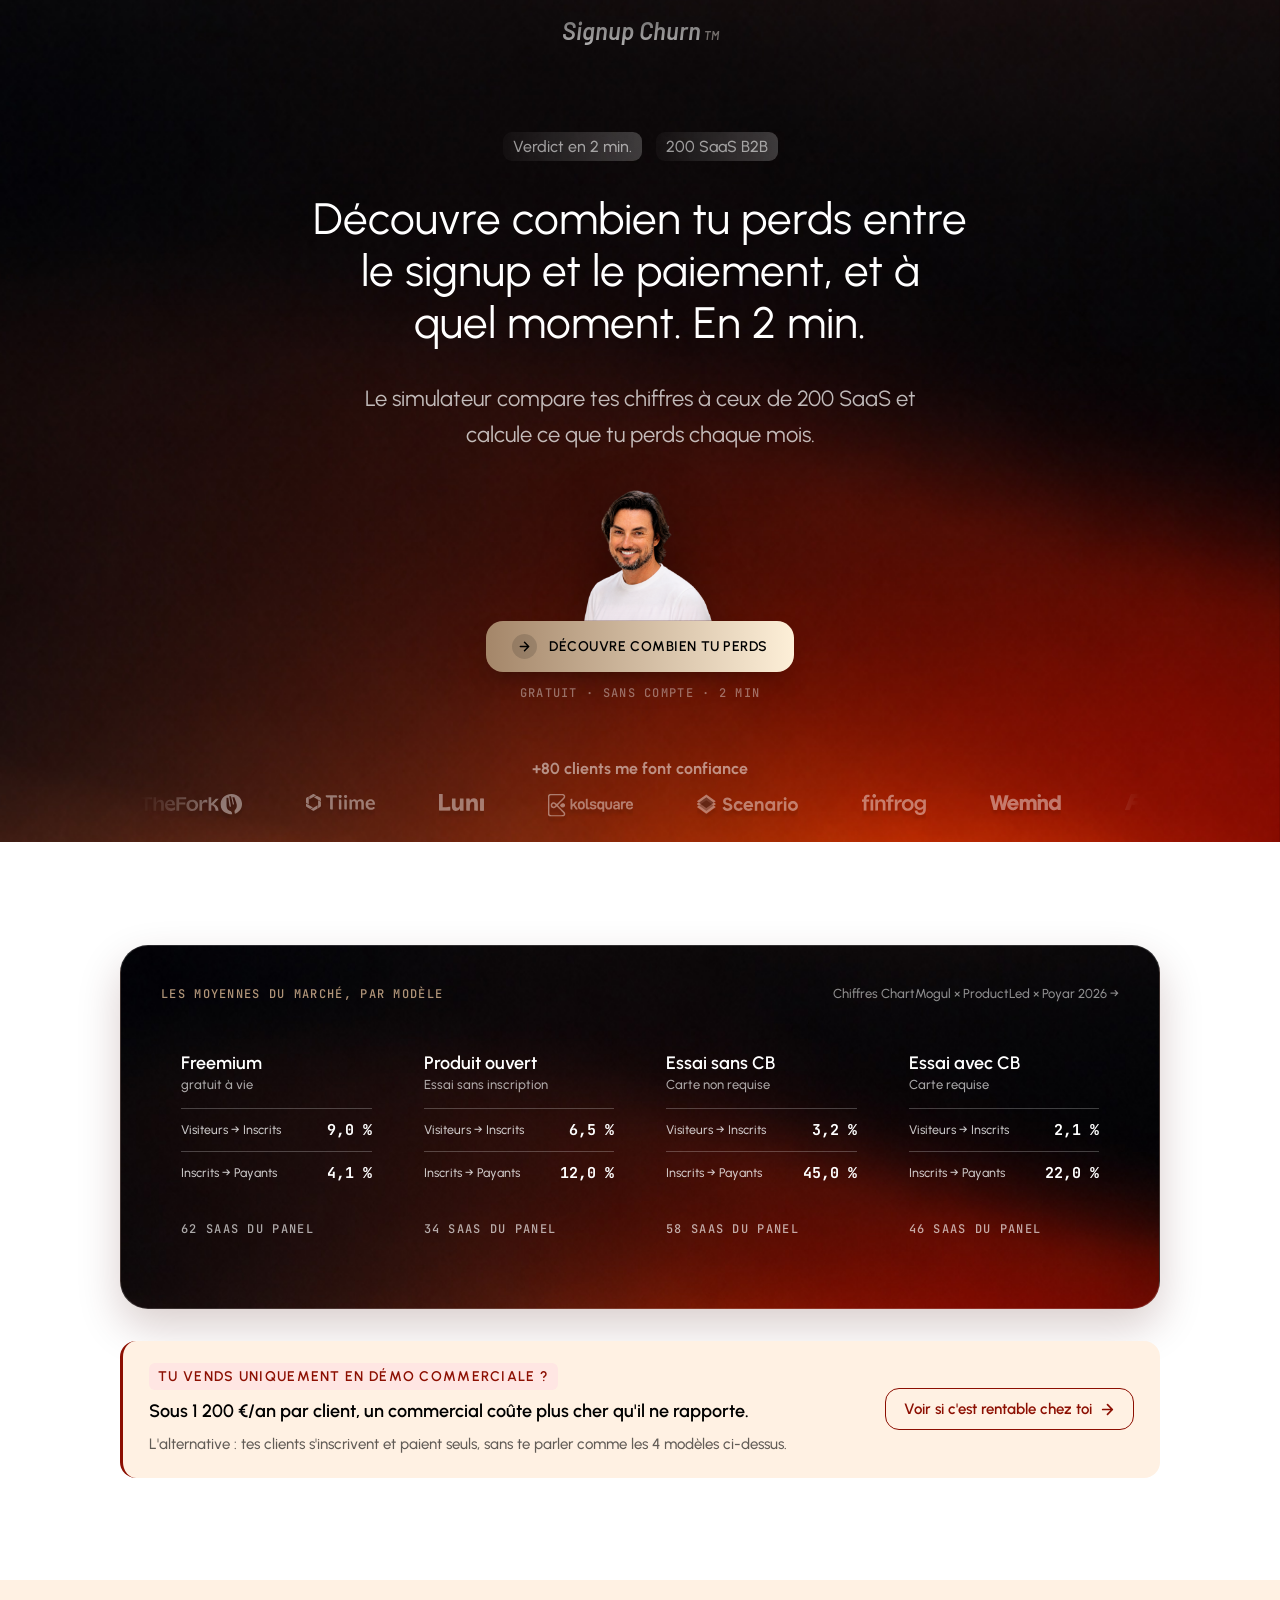
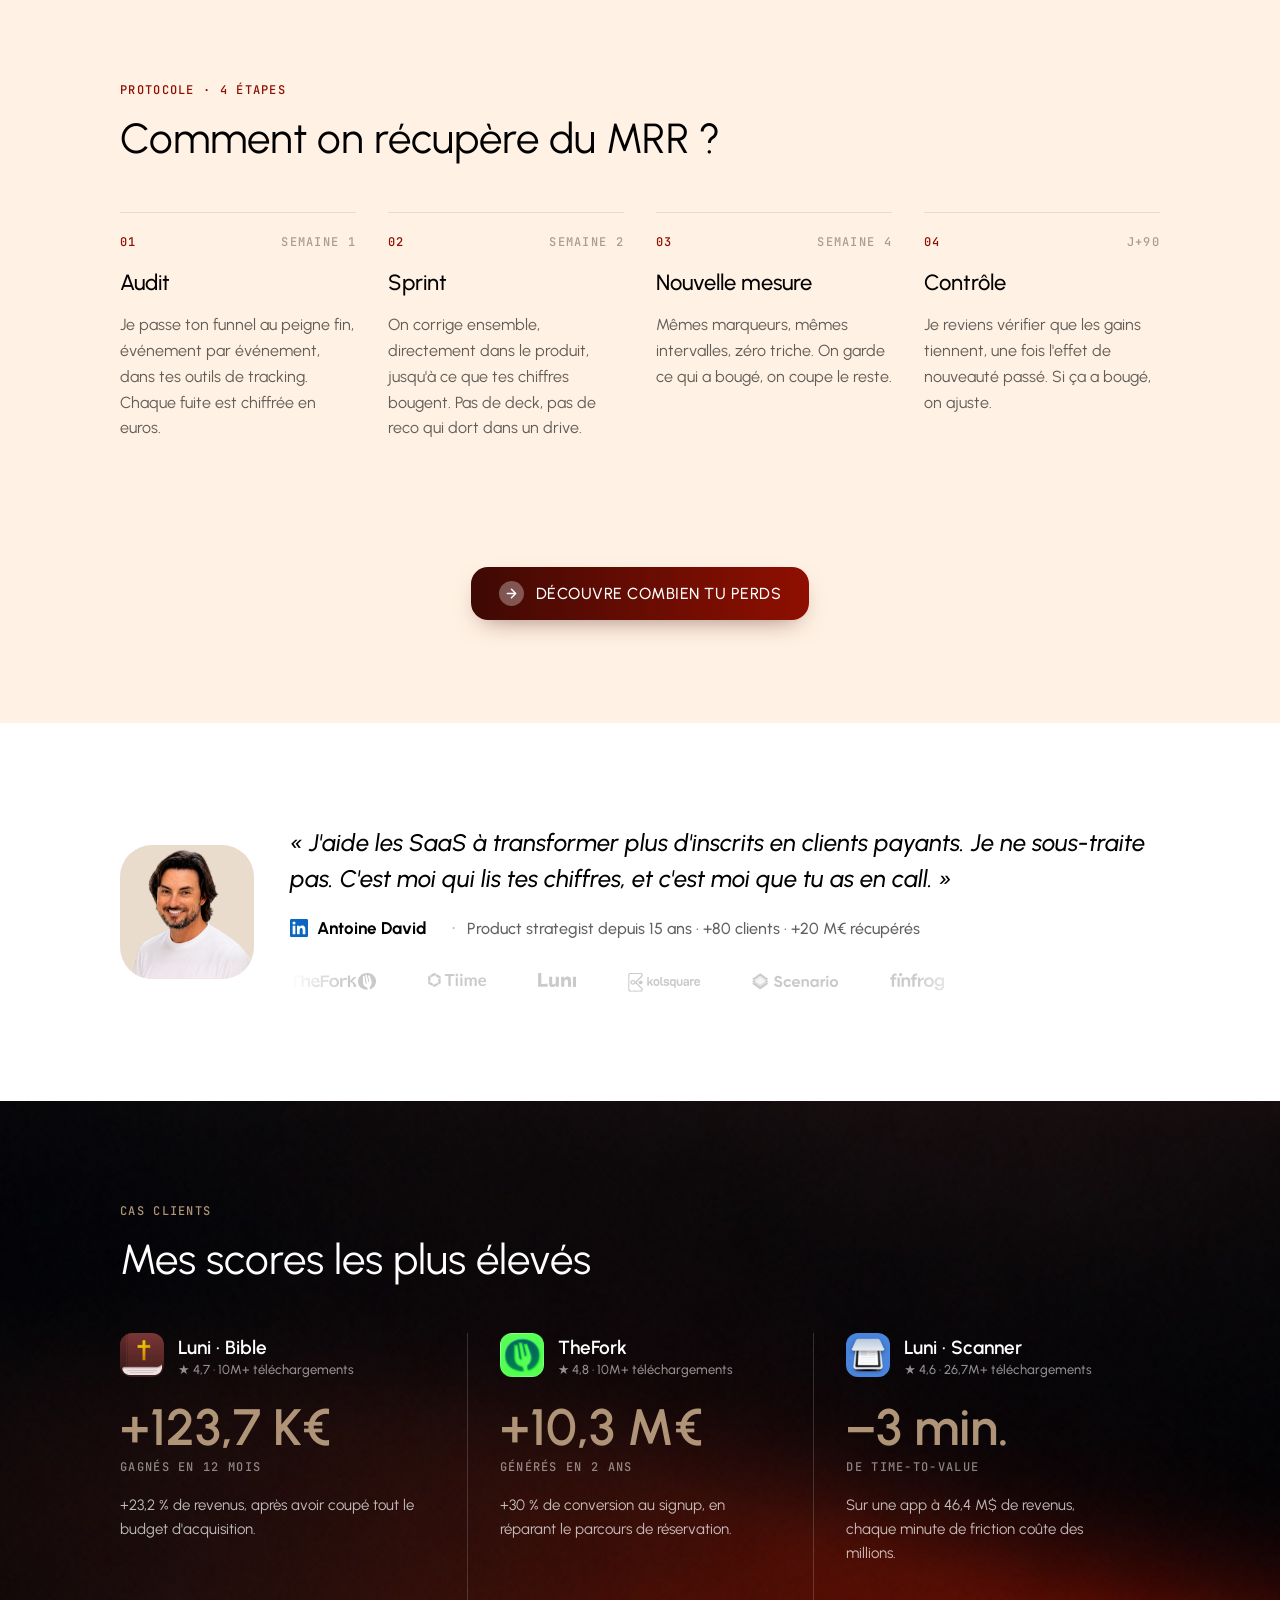
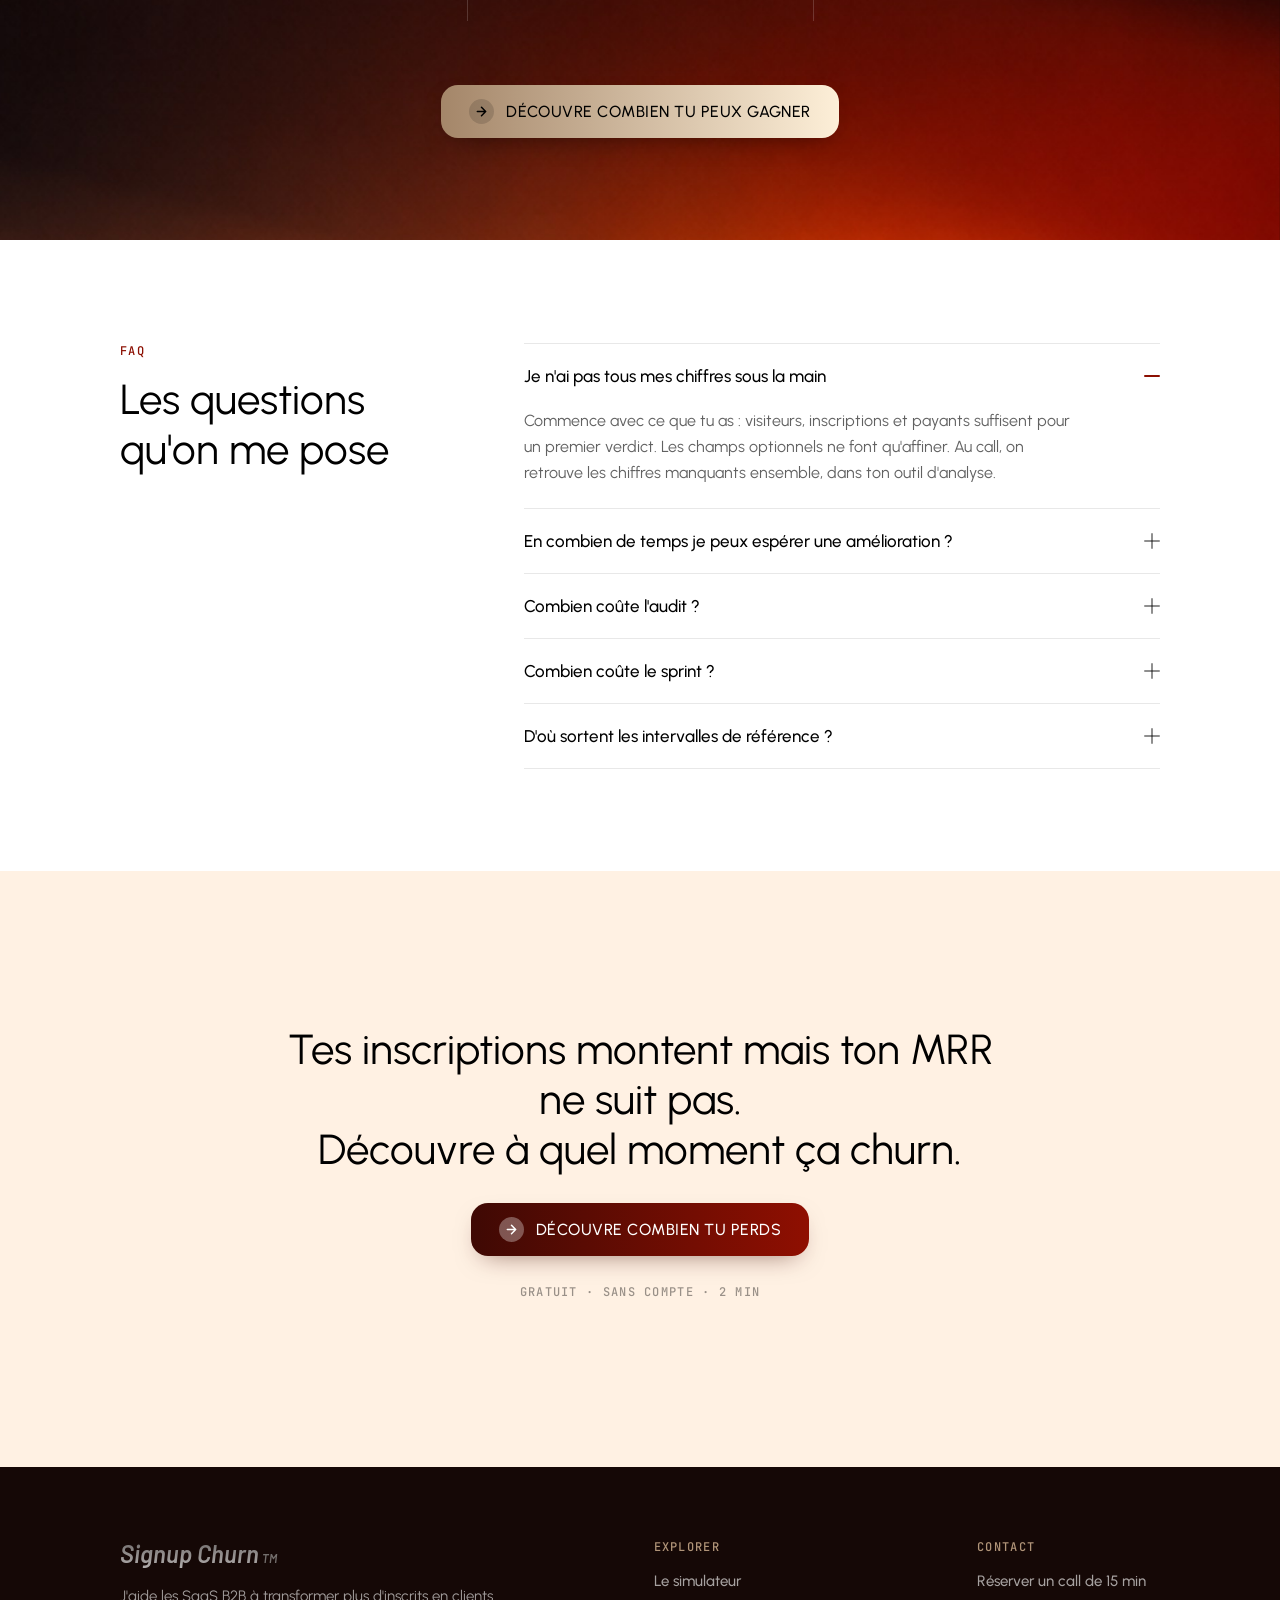
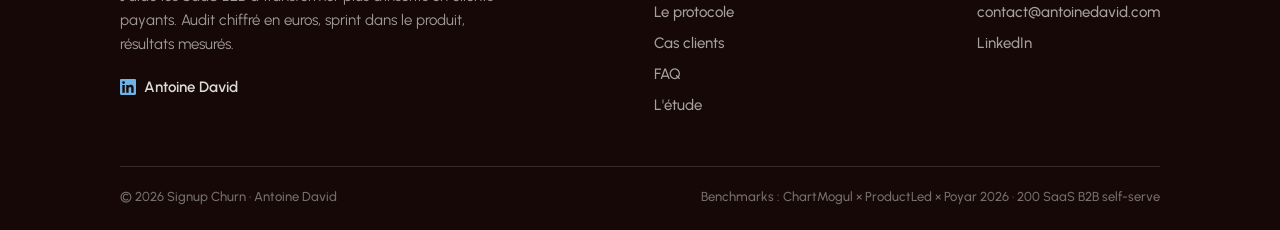
==== commit 0f9f21c9: "Retire les témoignages en attente de validation clients Co-Authored-By: Claude Fable 5 <noreply@anth" ====
--- a/index.html
+++ b/index.html
@@ -47,62 +47,9 @@
   </div>
 </div>
 
-<!-- ============ TÉMOIGNAGES + MOYENNES DU MARCHÉ ============ -->
+<!-- ============ MOYENNES DU MARCHÉ ============ -->
 <section class="section section--white">
   <div class="section-inner">
-    <div class="head rv">
-      <span class="eyebrow">Témoignages</span>
-      <h2 class="section-title">Ils ont augmenté leur conversion et leur MRR</h2>
-    </div>
-    <div class="testi-grid rv-stagger">
-
-      <article class="testi">
-        <p class="quote">« En deux semaines, on a doublé le taux d'activation. Rien de spectaculaire : juste des frictions retirées une par une. »</p>
-        <div class="author">
-          <div class="author-chips">
-            <a class="co-chip" style="background:#188287" href="https://get-gustav.com/" target="_blank" rel="noopener" aria-label="Gustav"><img src="assets/chip-gustav-glyph.png" alt="Gustav"></a>
-            <img class="avatar" src="assets/avatar-jonathan.jpg" alt="Jonathan Buttigieg">
-          </div>
-          <div><a class="t-id" href="https://www.linkedin.com/in/jonathan-buttigieg/" target="_blank" rel="noopener"><svg viewBox="0 0 24 24" xmlns="http://www.w3.org/2000/svg" fill="currentColor"><path d="M20.45 20.45h-3.55v-5.57c0-1.33-.03-3.04-1.85-3.04-1.85 0-2.14 1.45-2.14 2.94v5.67H9.36V9h3.41v1.56h.05c.47-.9 1.63-1.85 3.36-1.85 3.6 0 4.27 2.37 4.27 5.45v6.29zM5.34 7.43a2.06 2.06 0 1 1 0-4.13 2.06 2.06 0 0 1 0 4.13zM7.12 20.45H3.55V9h3.57v11.45zM22.22 0H1.77C.79 0 0 .77 0 1.72v20.56C0 23.23.79 24 1.77 24h20.45c.98 0 1.78-.77 1.78-1.72V1.72C24 .77 23.2 0 22.22 0z"/></svg>Jonathan Buttigieg</a><div class="r">CEO · <a class="t-site" href="https://get-gustav.com/" target="_blank" rel="noopener">Gustav</a></div></div>
-        </div>
-        <div class="delta">
-          <span class="metric">Visiteurs → Inscrits</span>
-          <div class="values"><span class="before">12 %</span><span class="arr">→</span><span class="after" data-count="26" data-count-tpl="{v} %">26 %</span></div>
-        </div>
-      </article>
-
-      <article class="testi">
-        <p class="quote">« Antoine a chiffré chaque fuite en euros. C'est la première fois qu'on priorisait un backlog sans débattre. »</p>
-        <div class="author">
-          <div class="author-chips">
-            <a class="co-chip" href="https://sellit.today/" target="_blank" rel="noopener" aria-label="Sell it Today"><img src="assets/chip-sellittoday.png" alt="Sell it Today"></a>
-            <img class="avatar" src="assets/avatar-antonin.jpg" alt="Antonin">
-          </div>
-          <div><a class="t-id" href="https://fr.linkedin.com/in/antonin-armand-30b89522b" target="_blank" rel="noopener"><svg viewBox="0 0 24 24" xmlns="http://www.w3.org/2000/svg" fill="currentColor"><path d="M20.45 20.45h-3.55v-5.57c0-1.33-.03-3.04-1.85-3.04-1.85 0-2.14 1.45-2.14 2.94v5.67H9.36V9h3.41v1.56h.05c.47-.9 1.63-1.85 3.36-1.85 3.6 0 4.27 2.37 4.27 5.45v6.29zM5.34 7.43a2.06 2.06 0 1 1 0-4.13 2.06 2.06 0 0 1 0 4.13zM7.12 20.45H3.55V9h3.57v11.45zM22.22 0H1.77C.79 0 0 .77 0 1.72v20.56C0 23.23.79 24 1.77 24h20.45c.98 0 1.78-.77 1.78-1.72V1.72C24 .77 23.2 0 22.22 0z"/></svg>Antonin</a><div class="r">CEO · <a class="t-site" href="https://sellit.today/" target="_blank" rel="noopener">Sell it Today</a></div></div>
-        </div>
-        <div class="delta">
-          <span class="metric">Inscrits → Payants</span>
-          <div class="values"><span class="before">8 %</span><span class="arr">→</span><span class="after" data-count="19" data-count-tpl="{v} %">19 %</span></div>
-        </div>
-      </article>
-
-      <article class="testi">
-        <p class="quote">« Le rapport tenait sur deux pages. On a exécuté trois points, le MRR a suivi le mois suivant. »</p>
-        <div class="author">
-          <div class="author-chips">
-            <a class="co-chip" href="https://cevidentia.com/" target="_blank" rel="noopener" aria-label="C'evidentia"><img src="assets/chip-cevidentia.png" alt="C'evidentia"></a>
-            <img class="avatar" src="assets/avatar-baptiste.jpg" alt="Baptiste De La Brosse">
-          </div>
-          <div><a class="t-id" href="https://fr.linkedin.com/in/baptiste-de-la-brosse-67b03a98" target="_blank" rel="noopener"><svg viewBox="0 0 24 24" xmlns="http://www.w3.org/2000/svg" fill="currentColor"><path d="M20.45 20.45h-3.55v-5.57c0-1.33-.03-3.04-1.85-3.04-1.85 0-2.14 1.45-2.14 2.94v5.67H9.36V9h3.41v1.56h.05c.47-.9 1.63-1.85 3.36-1.85 3.6 0 4.27 2.37 4.27 5.45v6.29zM5.34 7.43a2.06 2.06 0 1 1 0-4.13 2.06 2.06 0 0 1 0 4.13zM7.12 20.45H3.55V9h3.57v11.45zM22.22 0H1.77C.79 0 0 .77 0 1.72v20.56C0 23.23.79 24 1.77 24h20.45c.98 0 1.78-.77 1.78-1.72V1.72C24 .77 23.2 0 22.22 0z"/></svg>Baptiste De La Brosse</a><div class="r">CEO · <a class="t-site" href="https://cevidentia.com/" target="_blank" rel="noopener">C'evidentia</a></div></div>
-        </div>
-        <div class="delta">
-          <span class="metric">Essai → Payant</span>
-          <div class="values"><span class="before">14 %</span><span class="arr">→</span><span class="after" data-count="31" data-count-tpl="{v} %">31 %</span></div>
-        </div>
-      </article>
-
-    </div>
-
     <!-- Carte sombre : moyennes par modèle (le gratuit qui tease le perso) -->
     <div class="mcard rv">
       <div class="mcard-head">
--- a/css/styles.css
+++ b/css/styles.css
@@ -1332,3 +1332,22 @@
   background:var(--red);transition:right .3s cubic-bezier(.2,.7,.2,1);
 }
 .src:hover .src-go::after{right:0}
+
+/* ---------- Corrections v2.7 ---------- */
+
+/* Ancres : défilement fluide */
+html{scroll-behavior:smooth}
+@media (prefers-reduced-motion: reduce){html{scroll-behavior:auto}}
+
+/* CTA des moyennes du marché : reflet qui balaie, comme les autres CTA */
+.mcta{overflow:hidden}
+.mcta::after{
+  content:'';position:absolute;top:0;bottom:0;left:-70%;width:45%;
+  background:linear-gradient(100deg,transparent,rgba(255,255,255,.35),transparent);
+  transform:skewX(-18deg);pointer-events:none;transition:left .001s;
+}
+.mmodel:hover .mcta::after{left:135%;transition:left .6s ease .2s}
+@media (prefers-reduced-motion: reduce){.mcta::after{display:none}}
+
+/* Sans témoignages : la carte des moyennes ouvre la section */
+.section-inner > .mcard:first-child{margin-top:0}
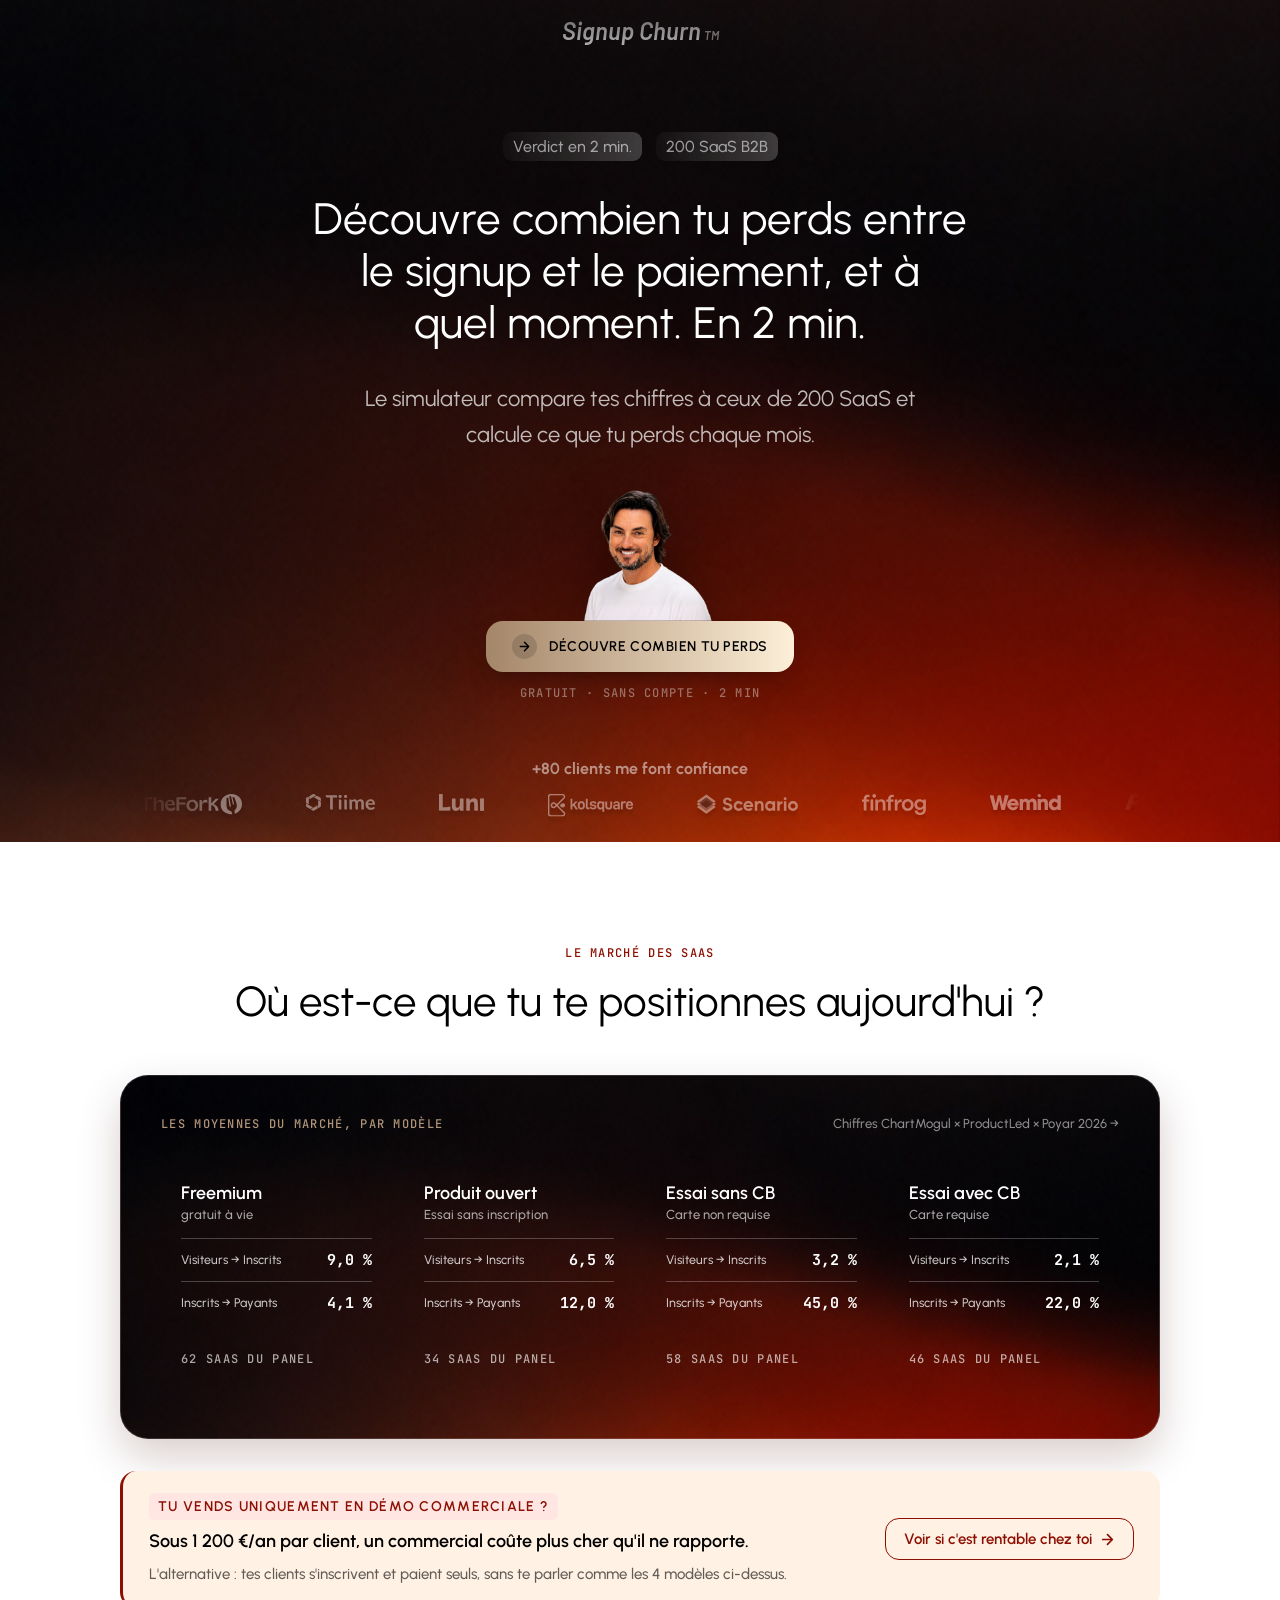
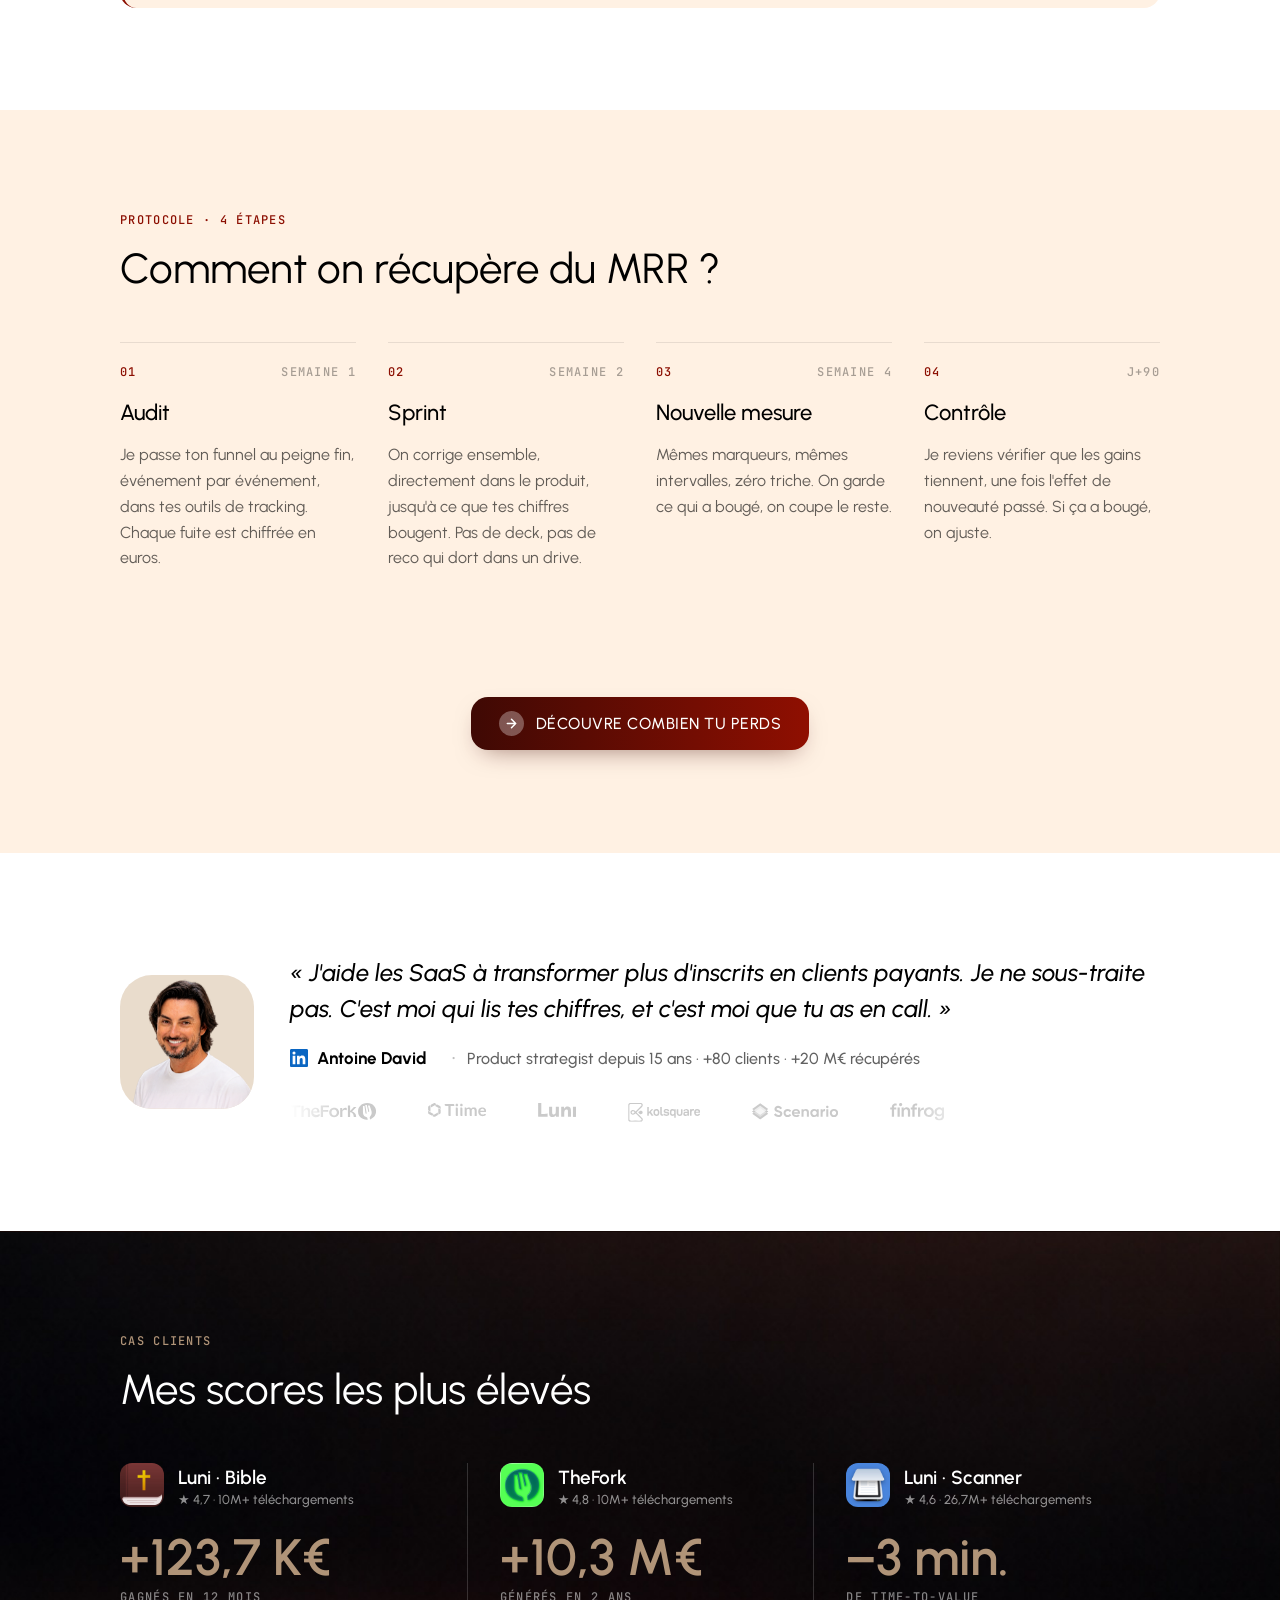
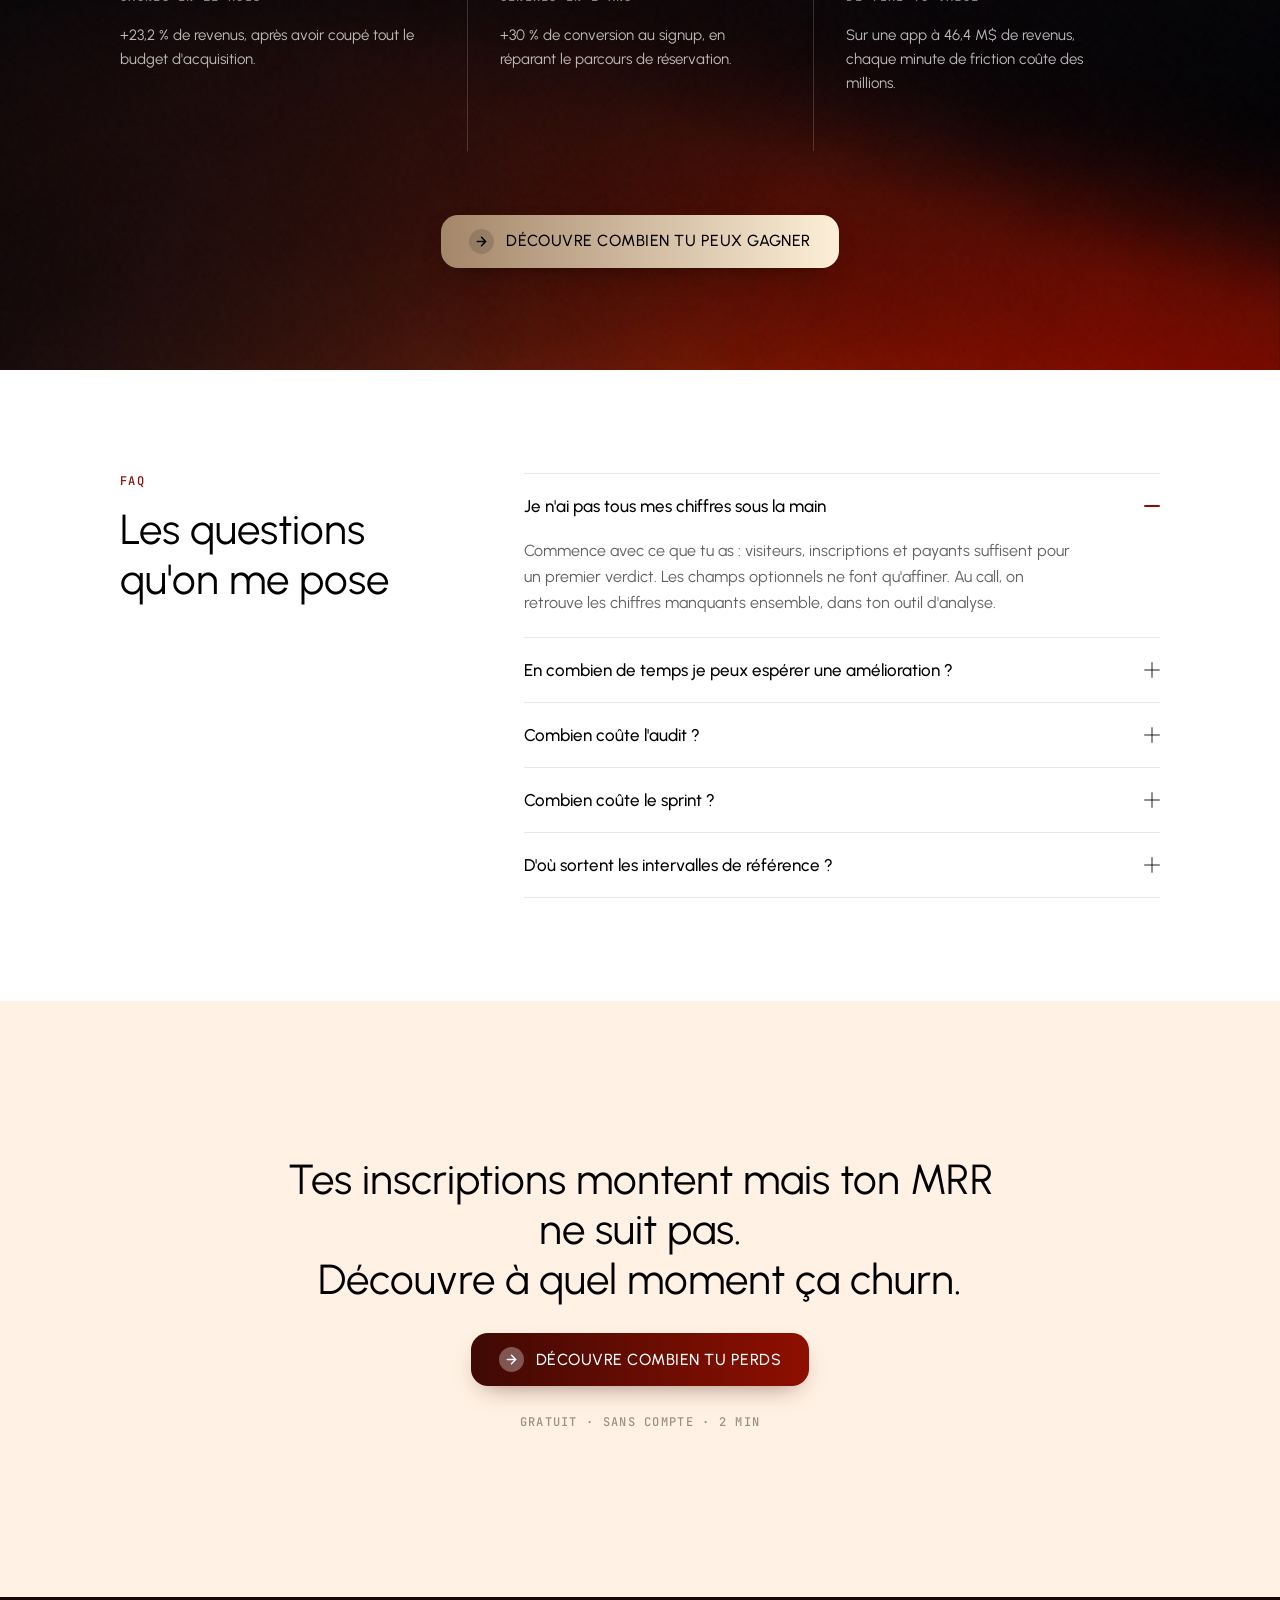
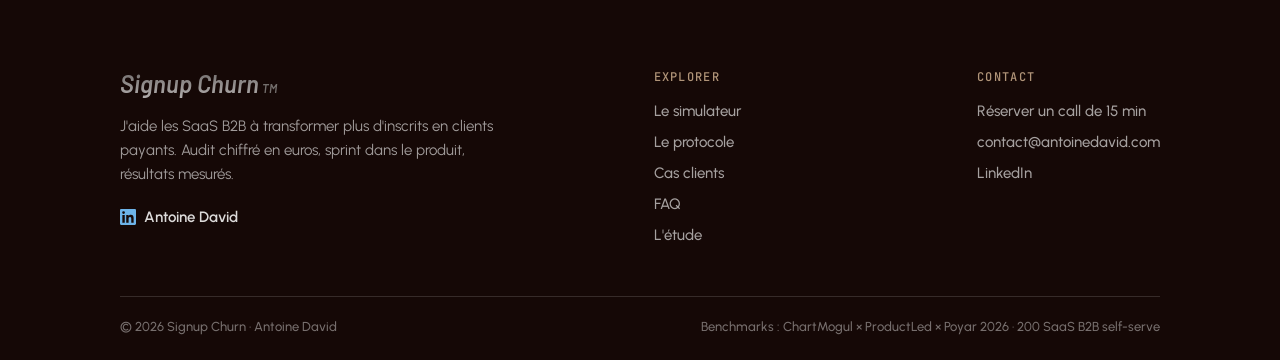
==== commit 859a5fff: "Favicon PNG optimisé + tête de section « Le marché des SaaS » sur la home Co-Authored-By: Claude Fab" ====
--- a/index.html
+++ b/index.html
@@ -8,6 +8,8 @@
 <meta property="og:title" content="Signup Churn · Découvre combien tu perds, et à quel moment · 2 min">
 <meta property="og:description" content="Le simulateur compare tes chiffres à ceux de 200 SaaS B2B et chiffre ton manque à gagner mensuel. Gratuit, sans compte.">
 <meta property="og:type" content="website">
+<link rel="icon" type="image/png" sizes="64x64" href="assets/favicon-64.png">
+<link rel="apple-touch-icon" href="assets/favicon-180.png">
 <link rel="preconnect" href="https://fonts.googleapis.com">
 <link rel="preconnect" href="https://fonts.gstatic.com" crossorigin>
 <link href="https://fonts.googleapis.com/css2?family=Barlow:ital,wght@1,600&family=JetBrains+Mono:wght@400;500;700&family=Urbanist:wght@400;500;600;700&display=swap" rel="stylesheet">
@@ -50,6 +52,10 @@
 <!-- ============ MOYENNES DU MARCHÉ ============ -->
 <section class="section section--white">
   <div class="section-inner">
+    <div class="head head--center rv">
+      <span class="eyebrow">Le marché des SaaS</span>
+      <h2 class="section-title">Où est-ce que tu te positionnes aujourd'hui ?</h2>
+    </div>
     <!-- Carte sombre : moyennes par modèle (le gratuit qui tease le perso) -->
     <div class="mcard rv">
       <div class="mcard-head">
--- a/css/styles.css
+++ b/css/styles.css
@@ -1351,3 +1351,7 @@
 
 /* Sans témoignages : la carte des moyennes ouvre la section */
 .section-inner > .mcard:first-child{margin-top:0}
+
+/* Tête de section centrée (marché des SaaS) */
+.head--center{align-items:center;text-align:center}
+.head--center + .mcard{margin-top:0}
